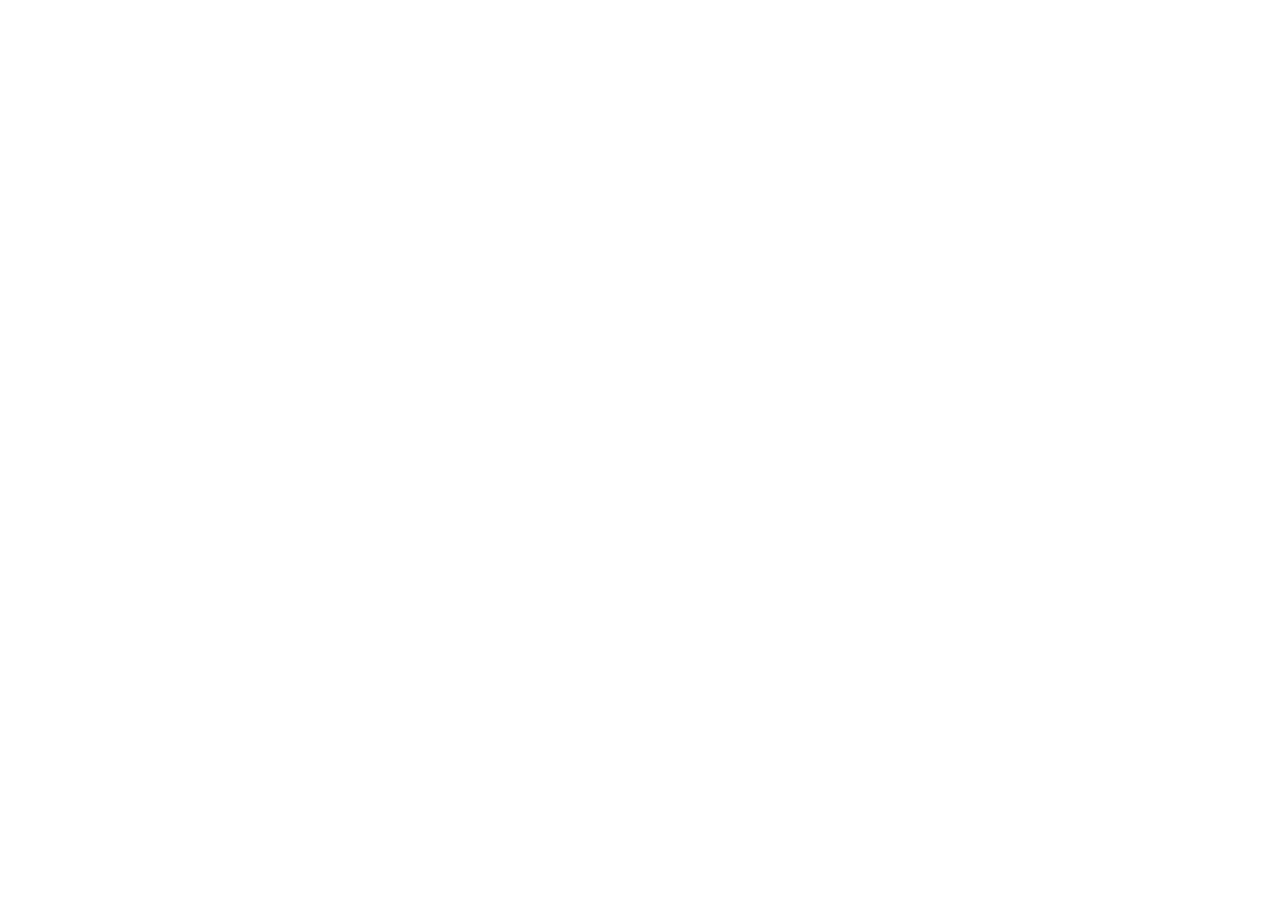
==== index.html @ 047bf649 "Create index.html" ====
<!DOCTYPE html>
<html>
  <head>
    <meta charset="UTF-8">
    <meta http-equiv="refresh" content="0;url=https://jeffrinjames.notion.site/welcome-to-my-design-portfolio-2ff1e409f6c480449ab9df965db399fc">
    <title>Jeffrin James</title>
  </head>
  <body>
    <p>Redirecting to portfolio...</p>
  </body>
</html>
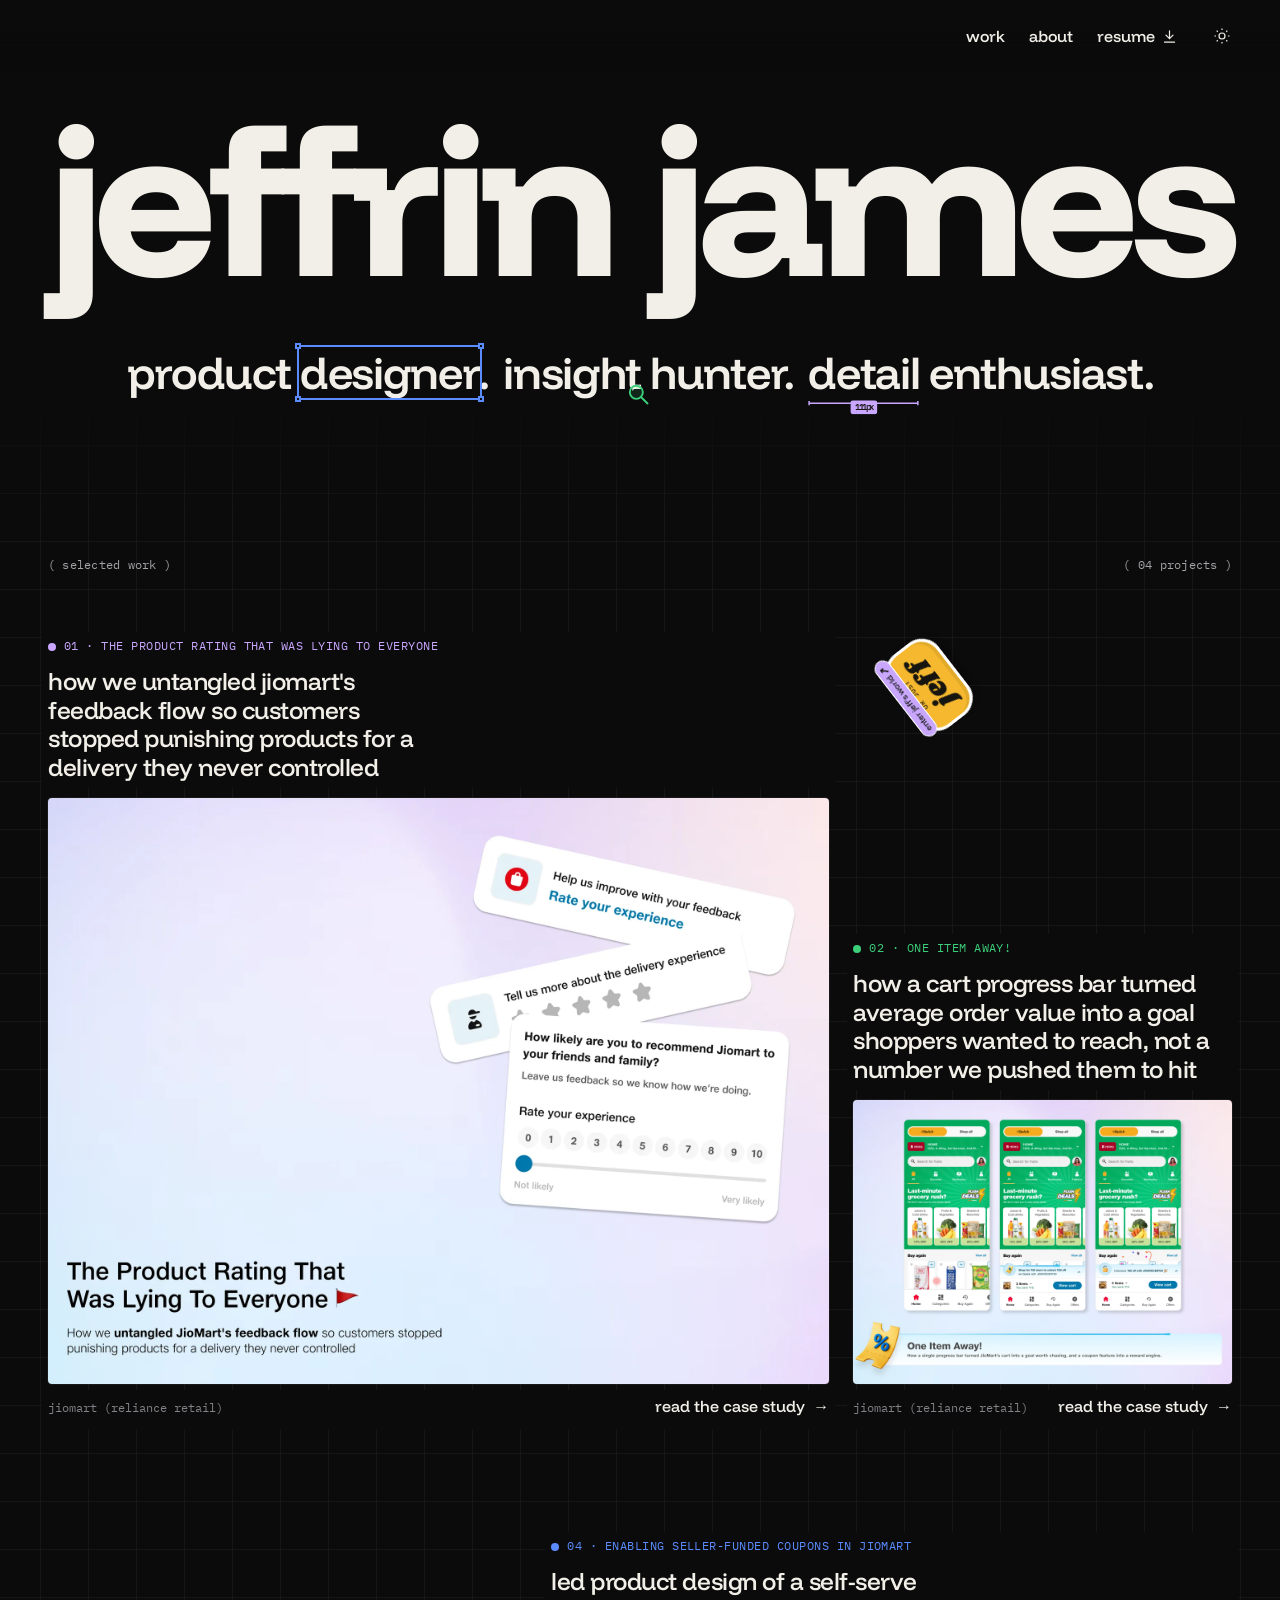
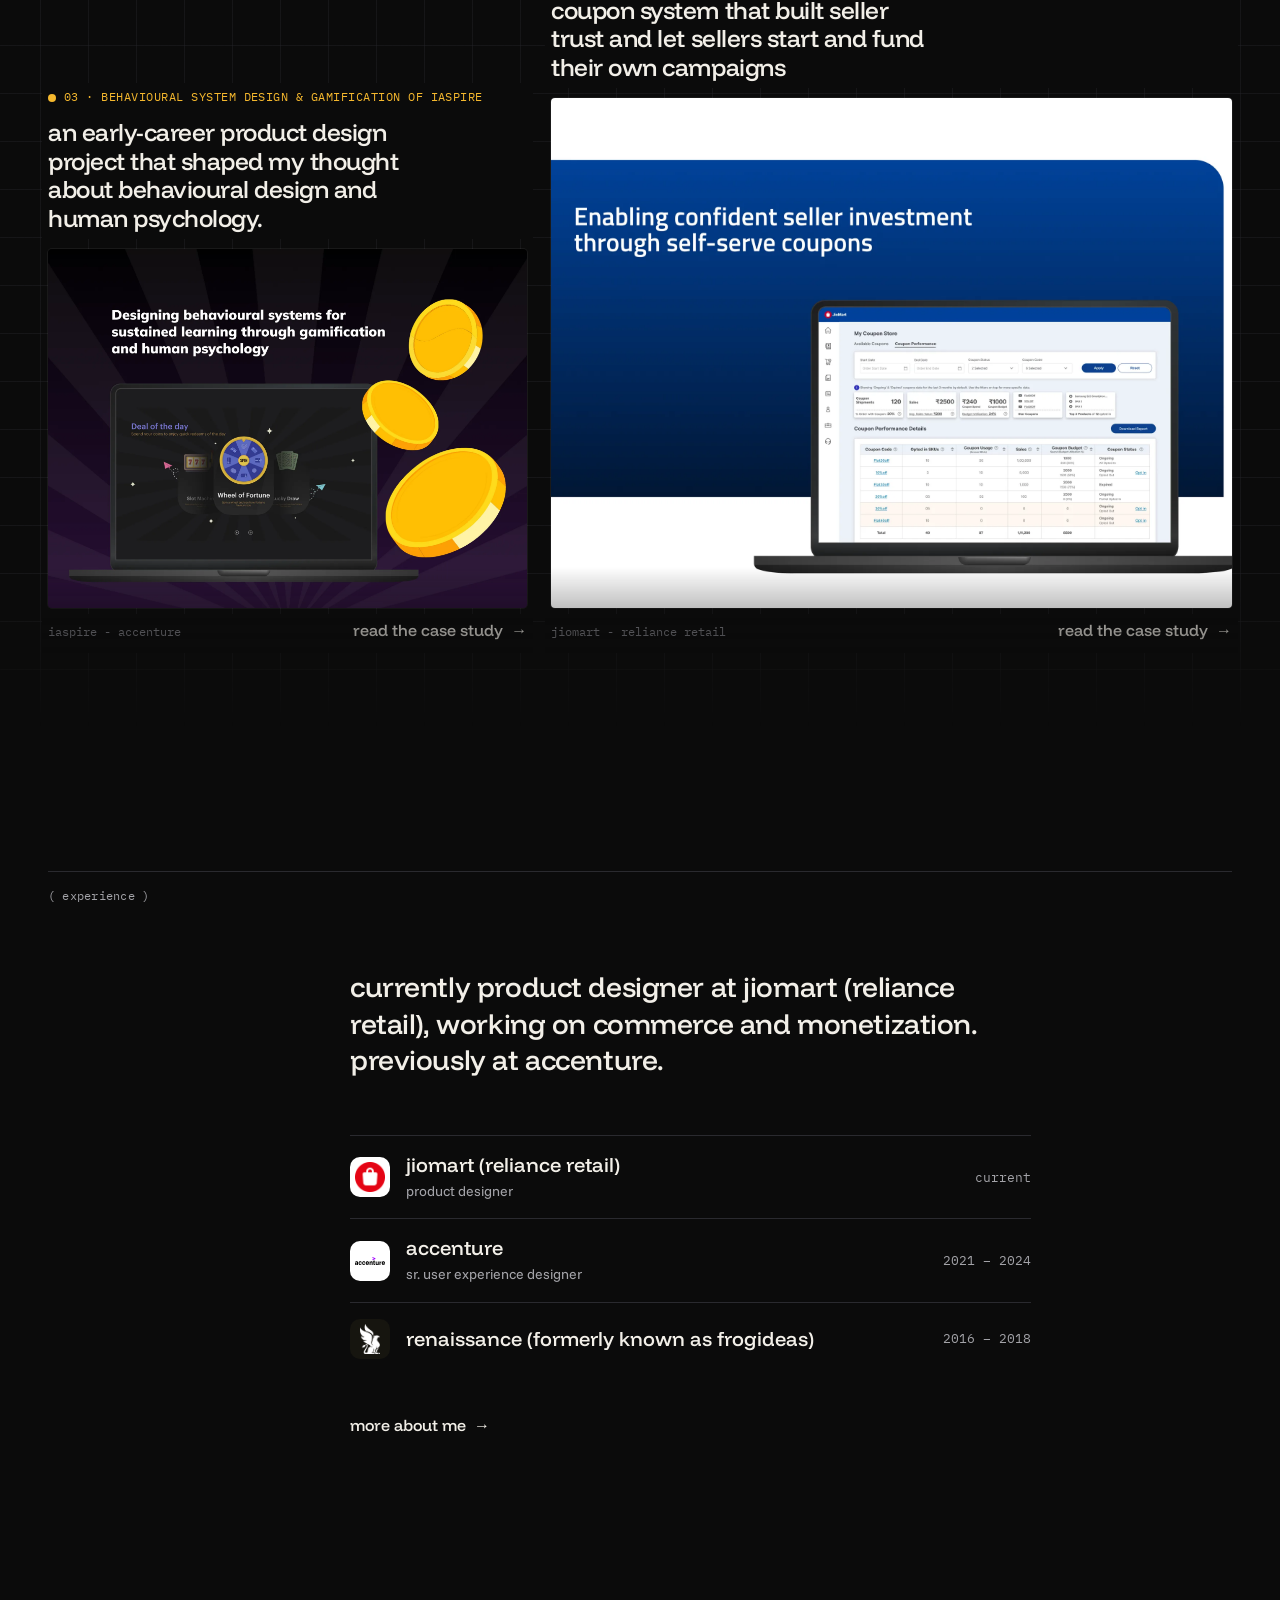
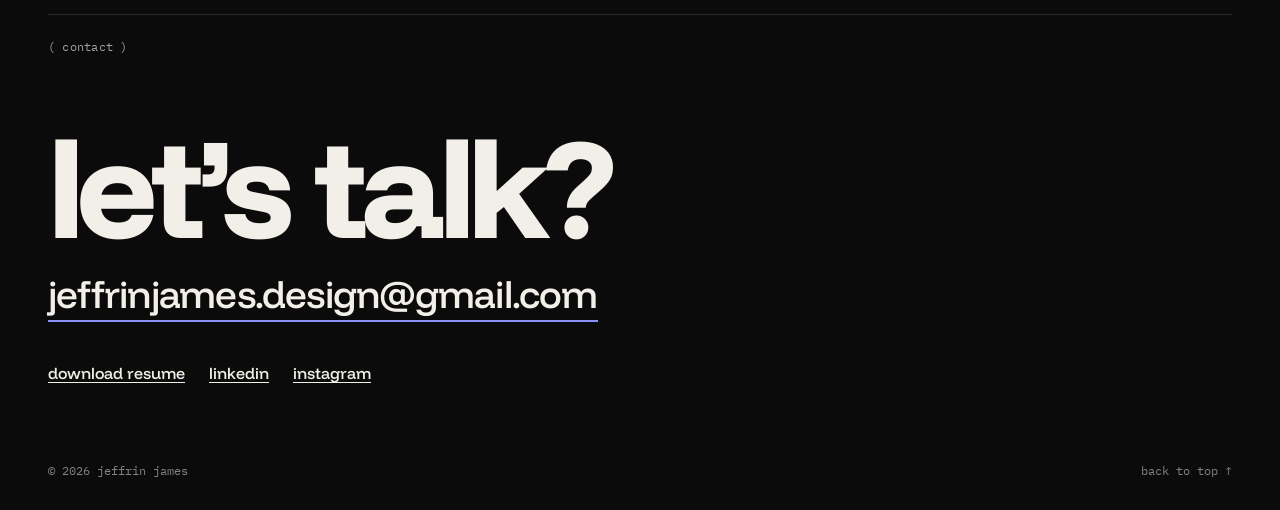
==== commit e17c7516: "Publish new portfolio site Co-Authored-By: Claude Opus 5.5 <noreply@anthropic.com>" ====
--- a/index.html
+++ b/index.html
@@ -1,11 +1,10 @@
-<!DOCTYPE html>
-<html>
-  <head>
-    <meta charset="UTF-8">
-    <meta http-equiv="refresh" content="0;url=https://jeffrinjames.notion.site/welcome-to-my-design-portfolio-2ff1e409f6c480449ab9df965db399fc">
-    <title>Jeffrin James</title>
-  </head>
-  <body>
-    <p>Redirecting to portfolio...</p>
-  </body>
-</html>
+<!DOCTYPE html><html lang="en" data-theme="dark"> <head><meta charset="utf-8"><meta name="viewport" content="width=device-width, initial-scale=1"><title>jeffrin james — product designer</title><meta name="description" content="jeffrin james — product designer. Currently Product Designer at JioMart (Reliance Retail)."><meta name="theme-color" content="#0b0b0b"><link rel="preconnect" href="https://fonts.googleapis.com"><link rel="preconnect" href="https://fonts.gstatic.com" crossorigin><link href="https://fonts.googleapis.com/css2?family=Funnel+Display:wght@400;500;600;700;800&family=Funnel+Sans:ital,wght@0,400;0,500;0,600;1,400&family=IBM+Plex+Mono:wght@400&family=Shrikhand&display=swap" rel="stylesheet"><script>
+    (function () {
+      var t = 'dark';
+      try { t = localStorage.getItem('theme') || 'dark'; } catch (e) {}
+      document.documentElement.setAttribute('data-theme', t);
+      document.documentElement.classList.add('js');
+      try { var n = performance.getEntriesByType('navigation')[0]; if (n && n.type === 'reload' && location.pathname === '/') history.scrollRestoration = 'manual'; } catch (e) {}
+    })();
+  </script><link rel="stylesheet" href="/assets/about.DWY8wHQ1.css"></head> <body data-home style="--dot:#8b8ff8"> <a class="skip" href="#main">Skip to content</a> <header class="site-header"> <div class="wrap"> <a class="brand" href="/" aria-label="jeffrin james, home"><span class="brand-name">jeffrin james</span></a> <nav class="nav" aria-label="Main"> <a href="/#work">work</a> <a href="/about">about</a> <a class="resume-link" href="/Jeffrin_James_Resume_Product_Designer.pdf" download title="download resume">resume
+<svg viewBox="0 0 24 24" fill="none" stroke="currentColor" stroke-width="1.7" stroke-linecap="round" stroke-linejoin="round" aria-hidden="true"><path d="M12 4v11M7 10l5 5 5-5M5 20h14"></path></svg> </a> <button class="theme-toggle" type="button" aria-label="Switch to light theme" data-theme-toggle> <svg class="moon" viewBox="0 0 24 24" fill="none" stroke="currentColor" stroke-width="1.6" aria-hidden="true"><path d="M20 14.5A8 8 0 0 1 9.5 4a8 8 0 1 0 10.5 10.5Z"></path></svg> <svg class="sun" viewBox="0 0 24 24" fill="none" stroke="currentColor" stroke-width="1.6" aria-hidden="true"><circle cx="12" cy="12" r="4"></circle><path d="M12 2v2M12 20v2M4.9 4.9l1.4 1.4M17.7 17.7l1.4 1.4M2 12h2M20 12h2M4.9 19.1l1.4-1.4M17.7 6.3l1.4-1.4"></path></svg> </button> </nav> </div> </header> <main id="main">  <section class="hero wrap" aria-labelledby="name"> <h1 class="wordmark" id="name">jeffrin james</h1> <button class="jeff" type="button" data-jeff aria-label="or just jeff. a louder, weirder side of me lives here. opening soon"> <span class="jeff-or">or just</span><span class="jeff-name">jeff</span><span class="jeff-portal" aria-hidden="true"><span class="pt">enter jeff’s world</span><span class="pi">↗</span></span> </button> <div class="hero-meta"> <p class="headline"> <span class="hl">product <span class="frame">designer<i></i><i></i><i></i><i></i></span>.</span> <span class="hl"><span class="loupe">insight<svg viewBox="0 0 48 48" aria-hidden="true"><circle cx="20" cy="20" r="14"></circle><path d="M30.5 30.5 44 44"></path><path class="glint" d="M12 15a9 9 0 0 1 6-5"></path></svg></span> hunter.</span> <span class="hl"><span class="redline" data-measure>detail<svg viewBox="0 0 100 14" preserveAspectRatio="none" aria-hidden="true"><path d="M1 2v10M99 2v10M1 7h98"></path></svg><b></b></span> enthusiast.</span> </p> </div> </section> <section class="section wrap work-sec" id="work" aria-labelledby="work-h"> <div class="section-head"> <h2 class="label" id="work-h">selected work</h2> <span class="label">04 projects</span> </div> <ol class="work-list"> <li class="work-item" style="--dot:#c9a7ff"> <a href="/work/product-rating" data-cursor="view"> <div class="work-text" data-reveal> <span class="work-num">01 · The Product Rating That Was Lying To Everyone</span> <p class="work-problem">How we untangled JioMart&#39;s feedback flow so customers stopped punishing products for a delivery they never controlled</p> </div> <div class="work-media" data-zoom><img src="/work/rating/card.webp" alt="" width="2000" height="1500" loading="eager" decoding="async"></div> <div class="work-foot"> <span class="work-meta">JioMart (Reliance Retail)</span> <span class="cta">Read the case study <span class="arrow" aria-hidden="true">→</span></span> </div> </a> </li><li class="work-item" style="--dot:#3ccf7a"> <a href="/work/one-item-away" data-cursor="view"> <div class="work-text" data-reveal> <span class="work-num">02 · One Item Away!</span> <p class="work-problem">How a cart progress bar turned average order value into a goal shoppers wanted to reach, not a number we pushed them to hit</p> </div> <div class="work-media" data-zoom><img src="/work/one-item-away/card.webp" alt="" width="2000" height="1500" loading="eager" decoding="async"></div> <div class="work-foot"> <span class="work-meta">JioMart (Reliance Retail)</span> <span class="cta">Read the case study <span class="arrow" aria-hidden="true">→</span></span> </div> </a> </li><li class="work-item" style="--dot:#f5b82e"> <a href="/work/iaspire" data-cursor="view"> <div class="work-text" data-reveal> <span class="work-num">03 · Behavioural System Design &amp; Gamification of iAspire</span> <p class="work-problem">An early-career product design project that shaped my thought about behavioural design and human psychology.</p> </div> <div class="work-media" data-zoom><img src="/work/iaspire/card.webp" alt="" width="2000" height="1500" loading="lazy" decoding="async"></div> <div class="work-foot"> <span class="work-meta">iAspire - Accenture</span> <span class="cta">Read the case study <span class="arrow" aria-hidden="true">→</span></span> </div> </a> </li><li class="work-item" style="--dot:#5b8cff"> <a href="/work/seller-coupons" data-cursor="view"> <div class="work-text" data-reveal> <span class="work-num">04 · Enabling Seller-Funded Coupons in JioMart</span> <p class="work-problem">Led product design of a self-serve coupon system that built seller trust and let sellers start and fund their own campaigns</p> </div> <div class="work-media" data-zoom><img src="/work/seller-coupons/card.webp" alt="" width="2000" height="1500" loading="lazy" decoding="async"></div> <div class="work-foot"> <span class="work-meta">JioMart - Reliance Retail</span> <span class="cta">Read the case study <span class="arrow" aria-hidden="true">→</span></span> </div> </a> </li> </ol> </section> <section class="section wrap" aria-labelledby="exp-h"> <div class="section-head"> <h2 class="label" id="exp-h">experience</h2> </div> <div class="brief" data-reveal> <p>Currently Product Designer at JioMart (Reliance Retail), working on commerce and monetization. Previously at Accenture.</p> <div class="brief-career"><ul class="career"> <li> <span class="logo" style="--tint:var(--c-oia);--logo-bg:#fff"> <img src="/assets/jiomart.G7tVmSpe.png" alt="JioMart (Reliance Retail) logo" width="40" height="40"> </span> <span class="who"><span class="role">JioMart (Reliance Retail)</span><span class="sub">Product Designer</span></span> <span class="when">current</span> </li><li> <span class="logo" style="--tint:var(--c-rating);--logo-bg:#fff"> <img src="/assets/accenture.BRC-jHAb.svg" alt="Accenture logo" width="40" height="40"> </span> <span class="who"><span class="role">Accenture</span><span class="sub">Sr. User Experience Designer</span></span> <span class="when">2021 – 2024</span> </li><li> <span class="logo" style="--tint:var(--c-iaspire);--logo-bg:#16150f"> <img src="/assets/frogideas.Q7ZVMP4q.png" alt="Renaissance (formerly known as FrogIdeas) logo" width="40" height="40"> </span> <span class="who"><span class="role">Renaissance (formerly known as FrogIdeas)</span></span> <span class="when">2016 – 2018</span> </li> </ul></div> <a class="cta" href="/about">More about me <span class="arrow" aria-hidden="true">→</span></a> </div> </section>  <a class="float-talk" href="#contact" aria-label="get in touch"> <svg viewBox="0 0 100 100" aria-hidden="true"><defs><path id="ring" d="M50 50m-36 0a36 36 0 1 1 72 0a36 36 0 1 1-72 0"></path></defs><text><textPath href="#ring" textLength="224" lengthAdjust="spacing">let’s talk ✦ let’s talk ✦</textPath></text></svg> <span class="talk-arrow" aria-hidden="true">↘</span> </a> </main> <p class="toast" role="status" aria-live="polite"></p> <footer class="site-footer" id="contact"> <div class="wrap"> <div class="footer-top"><span class="label">contact</span></div> <p class="talk">let’s talk?</p> <a class="email" href="mailto:jeffrinjames.design@gmail.com">jeffrinjames.design@gmail.com</a> <div class="footer-links"> <a href="/Jeffrin_James_Resume_Product_Designer.pdf" download>download resume</a> <a href="https://www.linkedin.com/in/jeffrinjames" rel="noopener" target="_blank">LinkedIn</a><a href="https://www.instagram.com/jeffrinjames/" rel="noopener" target="_blank">Instagram</a> </div> <div class="footer-base"> <span>© 2026 jeffrin james</span> <a href="#main" class="to-top">back to top ↑</a> </div> </div> </footer> <script type="module" src="/assets/Base.astro_astro_type_script_index_0_lang.DTvl9XS0.js"></script> </body> </html>
--- a/assets/about.DWY8wHQ1.css
+++ b/assets/about.DWY8wHQ1.css
@@ -0,0 +1 @@
+:root{--font-display: "Funnel Display", "Helvetica Neue", Arial, sans-serif;--font-body: "Funnel Sans", "Helvetica Neue", Arial, sans-serif;--font-mono: "IBM Plex Mono", ui-monospace, monospace;--s1: 4px;--s2: 8px;--s3: 12px;--s4: 16px;--s5: 24px;--s6: 32px;--s7: 48px;--s8: 64px;--s9: 80px;--s10: 112px;--s11: 144px;--gutter: clamp(16px, 4vw, 48px);--max: 1440px;--measure: 40rem;--ease: cubic-bezier(.2, .7, .1, 1);--t-fast: .18s;--t-med: .42s}:root,[data-theme=dark]{color-scheme:dark;--bg: #0b0b0b;--surface: #141416;--surface-2: #1c1c20;--text: #f2efe8;--muted: #a3a3a8;--faint: #828288;--rule: #2a2a2f;--focus: #a5b4fc;--accent: #8b8ff8;--img-ring: rgba(255, 255, 255, .06)}[data-theme=light]{color-scheme:light;--bg: #efebe3;--surface: #e6e1d6;--surface-2: #dcd6c9;--text: #16150f;--muted: #55524a;--faint: #6a665c;--rule: #cfc8b9;--focus: #3730a3;--accent: #4338ca;--img-ring: rgba(22, 21, 15, .08)}*,*:before,*:after{box-sizing:border-box}html{-webkit-text-size-adjust:100%;scroll-behavior:smooth}body{margin:0;background:var(--bg);color:var(--text);font:400 1.0625rem/1.6 var(--font-body);-webkit-font-smoothing:antialiased;text-rendering:optimizeLegibility;overflow-x:hidden}img{display:block;max-width:100%;height:auto}a{color:inherit;text-decoration-thickness:1px;text-underline-offset:.2em}::selection{background:var(--accent);color:var(--bg)}:focus-visible{outline:2px solid var(--focus);outline-offset:3px;border-radius:2px}h1,h2,h3,h4{margin:0;font-weight:600}p{margin:0}.skip{position:absolute;left:-9999px;top:0}.skip:focus{left:var(--gutter);top:var(--s3);z-index:100;background:var(--text);color:var(--bg);padding:var(--s2) var(--s3)}.wrap{width:100%;max-width:var(--max);margin:0 auto;padding:0 var(--gutter)}.label{font:400 .75rem/1.4 var(--font-mono);letter-spacing:.02em;text-transform:lowercase;color:var(--muted)}.label:before{content:"( "}.label:after{content:" )"}.site-header{position:fixed;inset:0 0 auto;z-index:50;padding:var(--s4) 0;background:linear-gradient(var(--bg) 40%,transparent)}.site-header .wrap{display:flex;align-items:center;justify-content:space-between;gap:var(--s4)}.brand{font:800 1.375rem/.82 var(--font-display);letter-spacing:-.055em;text-decoration:none;display:inline-block;white-space:nowrap;transition:opacity var(--t-med) var(--ease),transform var(--t-med) var(--ease)}[data-home] .site-header:not(.is-scrolled) .brand{opacity:0;transform:translateY(-6px);pointer-events:none}.nav{display:flex;align-items:center;gap:clamp(var(--s4),3vw,var(--s6))}.nav a{font:500 1rem/1 var(--font-display);text-decoration:none;padding:var(--s2) 0;background:linear-gradient(currentColor,currentColor) 0 100% / 0 1px no-repeat;transition:background-size var(--t-fast) var(--ease)}.nav a:hover,.nav a[aria-current=page]{background-size:100% 1px}.theme-toggle{display:inline-grid;place-items:center;width:40px;height:40px;margin-right:-8px;border:0;background:none;color:inherit;cursor:pointer;border-radius:50%}.theme-toggle svg{width:18px;height:18px}.theme-toggle .moon{display:none}[data-theme=light] .theme-toggle .moon{display:block}[data-theme=light] .theme-toggle .sun{display:none}.pixels{position:fixed;inset:0;z-index:90;display:grid;pointer-events:none}.pixels i{display:block;opacity:0}.hero{padding-top:clamp(88px,12vh,140px)}.wordmark{font:800 clamp(3.5rem,15.6vw,15.5rem)/.82 var(--font-display);letter-spacing:-.055em;margin-left:-.04em;white-space:nowrap}.hero-meta{display:grid;grid-template-columns:repeat(12,1fr);gap:var(--s5);margin-top:clamp(var(--s7),8vw,var(--s10));align-items:start}.hero-meta .label{grid-column:1 / span 3;padding-top:.55em}.statement{grid-column:4 / span 9;font:500 clamp(1.5rem,2.9vw,2.6rem)/1.18 var(--font-display);letter-spacing:-.02em}.currently{grid-column:4 / span 6;color:var(--muted);margin-top:var(--s5);max-width:36rem}.section{padding-top:clamp(var(--s9),12vw,var(--s11))}.section-head{display:flex;align-items:baseline;justify-content:space-between;border-top:1px solid var(--rule);padding-top:var(--s4);margin-bottom:clamp(var(--s6),5vw,var(--s8))}.work-list{list-style:none;margin:0;padding:0;display:grid;gap:clamp(var(--s8),9vw,var(--s11))}.work-item a{display:grid;grid-template-columns:repeat(12,1fr);gap:var(--s5);text-decoration:none;align-items:end}.work-media{grid-column:1 / span 7;overflow:hidden;border-radius:6px;box-shadow:0 0 0 1px var(--img-ring);background:var(--surface)}.work-media img{width:100%;aspect-ratio:4 / 3;object-fit:cover;transition:transform .9s var(--ease)}.work-item a:hover .work-media img{transform:scale(1.025)}.work-text{grid-column:9 / span 4;display:grid;gap:var(--s4);padding-bottom:var(--s2)}.work-num{font:400 .75rem var(--font-mono);color:var(--muted);display:flex;align-items:center;gap:var(--s2)}.work-num:before{content:"";width:8px;height:8px;border-radius:50%;background:var(--dot)}.work-problem{font:500 clamp(1.25rem,1.9vw,1.75rem)/1.22 var(--font-display);letter-spacing:-.015em}.work-title{color:var(--muted);font-size:1rem}.work-meta{font:400 .75rem/1.5 var(--font-mono);color:var(--faint)}.cta{font:500 1rem var(--font-display);display:inline-flex;gap:var(--s2);align-items:center}.cta .arrow{transition:transform var(--t-fast) var(--ease)}a:hover .cta .arrow,.cta:hover .arrow{transform:translate(4px)}.specimens{display:grid;grid-auto-flow:column;grid-auto-columns:minmax(280px,34%);gap:var(--s5);overflow-x:auto;scroll-snap-type:x mandatory;padding:0 var(--gutter) var(--s4);margin:0 calc(var(--gutter) * -1);scrollbar-width:thin;scrollbar-color:var(--rule) transparent}.specimen{scroll-snap-align:start;text-decoration:none;display:grid;gap:var(--s3)}.specimen figure{margin:0;border-radius:6px;overflow:hidden;background:var(--surface);box-shadow:0 0 0 1px var(--img-ring)}.specimen img{width:100%;aspect-ratio:16 / 10;object-fit:cover;object-position:center;transition:transform .9s var(--ease)}.specimen:hover img{transform:scale(1.03)}.specimen figcaption{display:none}.specimen-cap{font-size:.9375rem;color:var(--muted)}.specimen-cap strong{color:var(--text);font-weight:500}.principles{list-style:none;margin:0;padding:0}.principles li{border-top:1px solid var(--rule)}.principles a{display:grid;grid-template-columns:repeat(12,1fr);gap:var(--s5);padding:var(--s6) 0;text-decoration:none;align-items:baseline}.principles q{grid-column:1 / span 9;quotes:none;font:500 clamp(1.5rem,3.4vw,3rem)/1.1 var(--font-display);letter-spacing:-.025em}.principles .from{grid-column:10 / span 3;justify-self:end;text-align:right;font:400 .75rem/1.5 var(--font-mono);color:var(--muted)}.principles a:hover q{color:var(--dot)}.brief{display:grid;grid-template-columns:repeat(12,1fr);gap:var(--s5)}.brief p{grid-column:4 / span 7;font:500 clamp(1.25rem,2.2vw,1.9rem)/1.3 var(--font-display);letter-spacing:-.015em}.brief .cta{grid-column:4 / span 4;margin-top:var(--s4);text-decoration:none}.site-footer{margin-top:clamp(var(--s10),14vw,200px);padding-bottom:var(--s6)}.footer-top{border-top:1px solid var(--rule);padding-top:var(--s4)}.talk{font:800 clamp(3rem,11vw,10.5rem)/.9 var(--font-display);letter-spacing:-.05em;margin:clamp(var(--s6),5vw,var(--s8)) 0 var(--s5)}.email{font:500 clamp(1.25rem,3vw,2.5rem)/1.1 var(--font-display);letter-spacing:-.02em;text-decoration:none;background:linear-gradient(var(--accent),var(--accent)) 0 100% / 100% 2px no-repeat;padding-bottom:4px;transition:background-size var(--t-med) var(--ease);overflow-wrap:anywhere}.email:hover{background-size:0 2px;background-position:100% 100%}.footer-links{display:flex;flex-wrap:wrap;gap:var(--s5);margin-top:var(--s7)}.footer-links a{font:500 1rem var(--font-display)}.footer-base{display:flex;justify-content:space-between;gap:var(--s4);margin-top:var(--s9);font:400 .75rem var(--font-mono);color:var(--faint)}.cs-head{padding-top:clamp(112px,16vh,168px)}.cs-title{font:800 clamp(2.5rem,7.2vw,6.75rem)/.95 var(--font-display);letter-spacing:-.045em;max-width:15ch;margin-top:var(--s5)}.cs-intro{font:500 clamp(1.25rem,2.2vw,1.875rem)/1.25 var(--font-display);letter-spacing:-.015em;color:var(--muted);max-width:34ch;margin-top:var(--s6)}.cs-meta{display:flex;flex-wrap:wrap;gap:var(--s2) var(--s6);margin-top:var(--s7);padding-top:var(--s4);border-top:1px solid var(--rule);font:400 .8125rem/1.5 var(--font-mono);color:var(--muted)}.cs-meta dt{color:var(--faint)}.cs-meta dd{margin:0;color:var(--text)}.cs-meta div{display:grid;gap:2px}.cs-hero{margin-top:clamp(var(--s7),6vw,var(--s9));border-radius:8px;overflow:hidden;box-shadow:0 0 0 1px var(--img-ring)}.cs-hero img{width:100%;aspect-ratio:4 / 3;object-fit:cover;max-height:86vh}.prose{max-width:var(--measure);margin:clamp(var(--s8),8vw,var(--s10)) auto 0;font-size:1.125rem;color:var(--muted)}.prose>*+*{margin-top:1.1em}.prose strong{color:var(--text);font-weight:600}.prose hr{border:0;border-top:1px solid var(--rule);margin:var(--s9) 0}.prose hr+h2{margin-top:0!important}.prose h2 .ch{font:400 .75rem/1 var(--font-mono);color:var(--muted);letter-spacing:.02em;text-transform:lowercase}.prose h2{color:var(--text);font:500 clamp(1.3rem,2.2vw,1.75rem)/1.25 var(--font-display);letter-spacing:-.015em;margin-top:1.6em}.prose h3{color:var(--text);font:600 1.125rem/1.4 var(--font-body);margin-top:1.8em}.prose ul{padding-left:1.1em}.prose li+li{margin-top:.5em}.prose li::marker{color:var(--faint)}.prose blockquote{margin:1.6em 0;padding:var(--s4) var(--s5);border-left:2px solid var(--dot);background:var(--surface);border-radius:0 6px 6px 0;color:var(--text)}.prose details{border-top:1px solid var(--rule);border-bottom:1px solid var(--rule);padding:var(--s4) 0}.prose summary{cursor:pointer;color:var(--text);font-weight:600}.prose details p{margin-top:var(--s3)}.prose .tldr{background:var(--surface);padding:var(--s5);border-radius:8px;color:var(--text)}.prose .tldr h2{margin-top:0!important;font-size:1.25rem}.prose p:has(>img){margin-left:50%;transform:translate(-50%);width:min(1200px,calc(100vw - 2 * var(--gutter)));margin-top:var(--s7);margin-bottom:var(--s7)}.prose p:has(>img)+p:has(>img){margin-top:calc(var(--s5) * -1 + var(--s7) * -1 + var(--s7))}.prose img{width:100%;border-radius:6px;box-shadow:0 0 0 1px var(--img-ring);background:var(--surface)}.next{margin-top:clamp(var(--s10),12vw,var(--s11));border-top:1px solid var(--rule);padding-top:var(--s4)}.next a{display:grid;grid-template-columns:repeat(12,1fr);gap:var(--s5);text-decoration:none;margin-top:var(--s6);align-items:end}.next .next-title{grid-column:1 / span 8;font:700 clamp(2rem,5vw,4.5rem)/1 var(--font-display);letter-spacing:-.04em}.next .cta{grid-column:10 / span 3;justify-self:end}.about-grid{display:grid;grid-template-columns:repeat(12,1fr);gap:var(--s5)}.about-grid>.body{grid-column:4 / span 8}.career{list-style:none;margin:0;padding:0}.career li{display:grid;grid-template-columns:auto 1fr auto;align-items:center;gap:var(--s4);padding:var(--s4) 0;border-top:1px solid var(--rule)}.career .role{font:500 1.25rem/1.3 var(--font-display)}.career .when{font:400 .8125rem var(--font-mono);color:var(--muted)}.js [data-reveal]{opacity:0;transform:translateY(16px);transition:opacity .7s var(--ease),transform .7s var(--ease)}.js [data-reveal].in{opacity:1;transform:none}@media(prefers-reduced-motion:reduce){html{scroll-behavior:auto}*,*:before,*:after{transition-duration:0ms!important;animation-duration:0ms!important}.js [data-reveal]{opacity:1;transform:none}}@media(max-width:820px){.hero-meta,.work-item a,.principles a,.brief,.next a,.about-grid{grid-template-columns:1fr}.hero-meta>*,.work-media,.work-text,.principles q,.principles .from,.brief p,.brief .cta,.next .next-title,.next .cta,.about-grid>*{grid-column:1 / -1!important}.hero-meta{gap:var(--s4)}.statement{font-size:clamp(1.375rem,6vw,1.75rem)}.work-text{padding-bottom:0}.principles .from{justify-self:start;text-align:left}.principles a{gap:var(--s3)}.specimens{grid-auto-columns:82%}.next .cta{justify-self:start}.prose{font-size:1.0625rem}.prose p:has(>img){width:calc(100vw - 2 * var(--gutter))}.footer-base{flex-direction:column}}[data-home] .wordmark{transform-origin:0 0;will-change:transform;position:relative;z-index:60;width:fit-content}[data-home] .site-header .brand{transition:opacity .2s linear;transform:none!important}.js [data-words] .w{display:inline-block;opacity:.12;transition:opacity .5s var(--ease)}.js [data-words] .w.on{opacity:1}.work-list{display:grid;grid-template-columns:repeat(12,1fr);column-gap:var(--s5);row-gap:clamp(var(--s9),9vw,var(--s11));align-items:end}.work-item:nth-child(4n+1){grid-column:1 / 9}.work-item:nth-child(4n+2){grid-column:9 / 13}.work-item:nth-child(4n+3){grid-column:1 / 6}.work-item:nth-child(4n+4){grid-column:6 / 13}.work-item a{display:block}.work-text{display:grid;gap:var(--s3);margin-bottom:var(--s4);padding:0}.work-num{font:400 .75rem/1.4 var(--font-mono);color:var(--muted);text-transform:uppercase;letter-spacing:.04em}.work-problem{font:500 clamp(1.25rem,1.9vw,1.75rem)/1.18 var(--font-display);letter-spacing:-.02em;max-width:28ch}.work-media{border-radius:4px}.work-media img{aspect-ratio:4 / 3;transform:scale(var(--z, 1.06));transition:transform .12s linear}.work-item a:hover .work-media img{transform:scale(calc(var(--z, 1.06) + .02))}.work-foot{display:flex;justify-content:space-between;align-items:baseline;gap:var(--s4);margin-top:var(--s3);height:1.6em;white-space:nowrap;overflow:hidden}.work-meta{overflow:hidden;text-overflow:ellipsis;min-width:0}.float-talk{position:fixed;right:var(--gutter);bottom:var(--gutter);z-index:70;width:84px;height:84px;border-radius:50%;display:grid;place-items:center;text-align:center;background:var(--text);color:var(--bg);text-decoration:none;font:500 .75rem/1.15 var(--font-mono);text-transform:uppercase;letter-spacing:.04em;transition:transform var(--t-med) var(--ease)}.float-talk:hover{transform:rotate(12deg) scale(1.06)}.float-talk.hide,.float-talk:not(.show){transform:scale(0);pointer-events:none}@media(max-width:820px){.work-list{grid-template-columns:1fr;row-gap:var(--s9)}.work-item:nth-child(n){grid-column:1 / -1;margin-top:0}.float-talk{width:68px;height:68px;font-size:.6875rem}}@media(prefers-reduced-motion:reduce){[data-home] .wordmark,.work-media img{transform:none!important}}:root{--grid: color-mix(in srgb, var(--rule) 38%, transparent);--c-rating: #c9a7ff;--c-oia: #3ccf7a;--c-iaspire: #f5b82e;--c-coupons: #5b8cff}.headline{grid-column:4 / span 9;font:600 clamp(2.25rem,5.4vw,5rem)/1.02 var(--font-display);letter-spacing:-.035em;display:grid}.hl{position:relative;width:fit-content}.hl>span{position:relative;display:inline-block}.frame{outline:2px solid var(--c-coupons);outline-offset:.04em}.frame i{position:absolute;width:.14em;height:.14em;background:var(--bg);border:2px solid var(--c-coupons)}.frame i:nth-child(1){left:-.11em;top:-.11em}.frame i:nth-child(2){right:-.11em;top:-.11em}.frame i:nth-child(3){left:-.11em;bottom:-.11em}.frame i:nth-child(4){right:-.11em;bottom:-.11em}.untangle svg{position:absolute;left:0;bottom:-.16em;width:100%;height:.24em;overflow:visible}.untangle path{fill:none;stroke:var(--c-oia);stroke-width:4;stroke-linecap:round;stroke-linejoin:round;vector-effect:non-scaling-stroke}.redline svg{position:absolute;left:0;bottom:-.2em;width:100%;height:.14em;overflow:visible}.redline path{fill:none;stroke:var(--c-rating);stroke-width:1.5;vector-effect:non-scaling-stroke}.redline b{position:absolute;left:50%;bottom:-.3em;transform:translate(-50%,100%);font:500 .2em/1 var(--font-mono);color:#16150f;background:var(--c-rating);padding:.3em .5em;border-radius:3px}@media(prefers-reduced-motion:no-preference){.js .untangle path{stroke-dasharray:1;stroke-dashoffset:1;animation:draw 1.1s var(--ease) .5s forwards}.js .frame,.js .frame i,.js .redline svg,.js .redline b{animation:pop .5s var(--ease) both}.js .redline svg,.js .redline b{animation-delay:.8s}@keyframes draw{to{stroke-dashoffset:0}}@keyframes pop{0%{opacity:0;scale:.7}to{opacity:1;scale:1}}}.work-sec{background-image:linear-gradient(var(--grid) 1px,transparent 1px),linear-gradient(90deg,var(--grid) 1px,transparent 1px);background-size:48px 48px;background-position:center top;padding-bottom:var(--s9);mask-image:linear-gradient(transparent,#000 120px,#000 calc(100% - 160px),transparent)}.work-sec .section-head{border-top:0}.work-sec .work-text,.work-sec .work-foot{background:var(--bg);box-shadow:0 0 0 6px var(--bg)}.float-talk{background:var(--c-iaspire);color:#16150f}.prose h2 .ch,.work-num{color:var(--dot, var(--muted))}@media(max-width:820px){.headline{font-size:clamp(2rem,10vw,2.75rem);padding-left:.4em}.hero{overflow-x:clip}.work-sec{background-size:32px 32px}}.about-principles li{display:grid;grid-template-columns:1fr auto;gap:var(--s4);padding:var(--s5) 0;border-top:1px solid var(--rule);align-items:baseline}.about-principles q{quotes:none;font:500 clamp(1.25rem,2.4vw,2rem)/1.15 var(--font-display);letter-spacing:-.02em}.about-principles span{font:400 .75rem var(--font-mono);color:var(--dot);text-align:right}@media(max-width:820px){.about-principles li{grid-template-columns:1fr}.about-principles span{text-align:left}}.logo{width:40px;height:40px;border-radius:10px;display:grid;place-items:center;overflow:hidden;background:color-mix(in srgb,var(--tint) 18%,var(--surface));color:var(--tint);font:700 1.1rem var(--font-display)}.logo img{width:100%;height:100%;object-fit:contain;background:var(--logo-bg, #fff);padding:5px}.who{display:grid;gap:2px}.career .sub{font-size:.875rem;color:var(--muted)}.brief-career{grid-column:4 / span 7;margin-top:var(--s6)}@media(max-width:820px){.brief-career{grid-column:1 / -1}}body{text-transform:lowercase}[data-home] .wordmark{margin-left:0;letter-spacing:-.045em}.hero{position:relative}.hero-meta{display:block;margin-top:clamp(var(--s6),5vw,var(--s8))}.headline{display:flex;flex-wrap:wrap;justify-content:center;column-gap:.32em;row-gap:.15em;text-align:center;font:600 clamp(1.75rem,3.5vw,3.4rem)/1.1 var(--font-display);letter-spacing:-.03em}.hl{white-space:nowrap}.marker{position:relative;z-index:0}.marker:before{content:"";position:absolute;z-index:-1;inset:.2em -.08em .02em;background:var(--c-oia);opacity:.38;border-radius:.08em .18em .1em .2em;transform:skew(-8deg);transform-origin:left}@media(prefers-reduced-motion:no-preference){.js .marker:before{animation:swipe .7s var(--ease) .45s both}@keyframes swipe{0%{transform:skew(-8deg) scaleX(0)}}}.redline b{white-space:nowrap}.jeff{position:absolute;right:var(--gutter);top:clamp(70px,9vh,110px);z-index:61;display:grid;justify-items:center;gap:.1em;cursor:grab;touch-action:none;user-select:none;font-size:clamp(12px,1.2vw,17px);line-height:1;color:#16150f;text-transform:none;background:var(--c-iaspire);padding:.55em 1em .6em;border-radius:1.4em;border:.22em solid #fff;box-shadow:0 .35em .9em #00000059,inset 0 -.25em #00000014;transform:rotate(-9deg)}.jeff.is-free{position:fixed;right:auto;top:0;left:0;transform:none;will-change:transform}.jeff:active{cursor:grabbing}.jeff-or{font:500 .45em/1 var(--font-mono);letter-spacing:.14em;text-transform:uppercase}.jeff-name{font:400 1.9em/1 "Shrikhand",var(--font-display);letter-spacing:.01em}.jeff-portal{position:absolute;right:-.7em;top:-.7em;width:1.5em;height:1.5em;display:grid;place-items:center;border-radius:50%;background:var(--c-rating);border:.15em solid #fff;font:600 .7em/1 var(--font-display)}.jeff-hint-x{position:absolute;top:calc(100% + .7em);left:50%;translate:-50% 0;white-space:nowrap;font:400 .5em/1 var(--font-mono);color:var(--text);text-transform:lowercase;opacity:0;transition:opacity .25s var(--ease);pointer-events:none}.jeff:hover .jeff-hint,.jeff:focus-visible .jeff-hint,.jeff.hinting .jeff-hint{opacity:1}@media(prefers-reduced-motion:no-preference){.jeff-portal{animation:nudge 2.4s var(--ease) infinite}@keyframes nudge{0%,70%,to{transform:none}80%{transform:translate(2px,-2px)}}}.toast{position:fixed;left:50%;bottom:var(--s6);z-index:95;translate:-50% 20px;opacity:0;pointer-events:none;background:var(--text);color:var(--bg);padding:var(--s3) var(--s4);border-radius:999px;font:500 .875rem var(--font-body);transition:opacity .25s var(--ease),translate .25s var(--ease)}.toast.on{opacity:1;translate:-50% 0}.float-talk{width:96px;height:96px}.float-talk svg{position:absolute;inset:0;width:100%;height:100%}.float-talk text{font:600 11.5px var(--font-display);letter-spacing:.06em;fill:currentColor}.talk-arrow{font:600 1.6rem/1 var(--font-display)}@media(prefers-reduced-motion:no-preference){.float-talk svg{animation:spin 20s linear infinite}@keyframes spin{to{rotate:360deg}}}[data-theme=light] .work-num,[data-theme=light] .prose h2 .ch,[data-theme=light] .about-principles span{color:color-mix(in srgb,var(--dot) 42%,#16150f)}[data-theme=light] .marker:before{opacity:.5}@media(max-width:820px){.headline{font-size:clamp(1.5rem,7.2vw,2rem);padding-left:0}.jeff{top:64px}.float-talk{width:76px;height:76px}}.site-header .wrap{align-items:center}.brand{display:inline-flex;align-items:center;height:40px}.brand-name{display:inline-block;font:inherit}.nav a{display:inline-flex;align-items:center;height:40px;padding:0;background-position:0 calc(50% + .75em)}.nav .resume-link,.theme-toggle{width:40px;height:40px;display:inline-grid;place-items:center;background:none;margin:0}.resume-link svg{width:19px;height:19px;transition:transform var(--t-fast) var(--ease)}.resume-link:hover svg{transform:translateY(2px)}.theme-toggle{margin-right:-10px}.nav{gap:clamp(var(--s3),2.4vw,var(--s5))}.jeff{top:0;right:auto}.jeff-portal{width:auto;min-width:1.5em;padding:0 .38em;border-radius:999px;gap:.3em;grid-auto-flow:column;white-space:nowrap;transition:padding .3s var(--ease)}.jeff-portal .pt{max-width:0;overflow:hidden;font:500 .78em/1 var(--font-display);text-transform:lowercase;transition:max-width .4s var(--ease)}.jeff:hover .jeff-portal .pt,.jeff:focus-visible .jeff-portal .pt,.jeff.hinting .jeff-portal .pt{max-width:9em}.jeff:hover .jeff-portal,.jeff.hinting .jeff-portal{padding:0 .6em;animation:none}.loupe svg{position:absolute;width:.5em;height:.5em;right:-.2em;bottom:calc(-.24em + 3px);overflow:visible}.loupe circle,.loupe path{fill:none;stroke:var(--c-oia);stroke-width:4;stroke-linecap:round}.loupe circle{fill:color-mix(in srgb,var(--c-oia) 14%,transparent)}.loupe .glint{stroke:#fff;stroke-width:2.5;opacity:.8}@media(prefers-reduced-motion:no-preference){.js .loupe svg{animation:hunt 1.8s var(--ease) .4s both}@keyframes hunt{0%{opacity:0;transform:translate(-3.3em,.3em) rotate(-10deg)}15%{opacity:1}45%{transform:translate(-1.8em,.2em) rotate(6deg)}70%{transform:translate(-.7em,.25em) rotate(-4deg)}to{transform:none}}}.back{display:inline-flex;gap:.4em;align-items:center;font:500 .9375rem var(--font-display);text-decoration:none;color:var(--muted)}.back:hover{color:var(--text)}.back span{transition:transform var(--t-fast) var(--ease)}.back:hover span{transform:translate(-4px)}.pager{display:grid;grid-template-columns:1fr 1fr;gap:var(--s5);margin-top:clamp(var(--s10),12vw,var(--s11));border-top:1px solid var(--rule)}.pager a{display:grid;gap:var(--s3);padding-top:var(--s5);text-decoration:none}.pager-next{text-align:right;justify-items:end}.pager-title{font:700 clamp(1.25rem,2.6vw,2.25rem)/1.1 var(--font-display);letter-spacing:-.03em}.pager a:hover .pager-title{color:var(--dot)}[data-theme=light] .pager a:hover .pager-title{color:color-mix(in srgb,var(--dot) 45%,#16150f)}.pager-home{margin-top:var(--s7);text-align:center}.to-top{color:inherit;text-decoration:none}.to-top:hover{color:var(--text)}@media(max-width:820px){.pager{grid-template-columns:1fr}.pager-next{text-align:left;justify-items:start}}.about-copy{display:grid;gap:var(--s5)}.about-copy>p:not(.statement){font-size:1.25rem;line-height:1.55;color:var(--muted);max-width:40rem}.about-copy strong{color:var(--text);font-weight:600}.career.edu li{grid-template-columns:1fr auto}.about-copy .statement{grid-column:auto}.nav .resume-link{width:auto;display:inline-flex;gap:6px;align-items:center;font:500 1rem/1 var(--font-display)}.resume-link svg{width:17px;height:17px}.logo{display:block}.logo img{width:40px;height:40px}.logo>span{display:grid;place-items:center;height:100%}.side-notes{display:grid;grid-template-columns:repeat(12,1fr);gap:var(--s5);margin-top:clamp(var(--s8),8vw,var(--s10))}.side-note{display:grid;gap:var(--s3);align-content:start}.side-note:nth-child(1){grid-column:4 / span 4}.side-note:nth-child(2){grid-column:9 / span 4}.side-note p{font-size:1rem;line-height:1.6;color:var(--muted)}.js [data-fade] .w{opacity:.18;transition:opacity .4s var(--ease)}.js [data-fade] .w.on{opacity:1}@media(max-width:820px){.side-note:nth-child(n){grid-column:1 / -1}}.has-cursor,.has-cursor a,.has-cursor button{cursor:none}.cursor{position:fixed;left:0;top:0;z-index:200;pointer-events:none;width:12px;height:12px;margin:-6px 0 0 -6px;border-radius:50%;background:#fff;mix-blend-mode:difference;display:grid;place-items:center;transition:width .26s var(--ease),height .26s var(--ease),margin .26s var(--ease),background .2s,opacity .2s}.cursor-label{font:600 12px/1 var(--font-display);color:#000;opacity:0;white-space:nowrap;transition:opacity .15s;text-transform:lowercase}.cursor.is-link{width:44px;height:44px;margin:-22px 0 0 -22px;background:transparent;box-shadow:inset 0 0 0 1.5px #fff}.cursor.is-label{width:64px;height:64px;margin:-32px 0 0 -32px;mix-blend-mode:normal;background:var(--c-iaspire)}.cursor.is-label .cursor-label{opacity:1;color:#16150f}.cursor.is-down{scale:.8}.cursor.is-hidden{opacity:0}.about-grid .career li:first-child{border-top:0;padding-top:0}@media(max-width:480px){.footer-links{gap:var(--s4)}.footer-links a{font-size:.875rem}}@media(max-width:480px){.site-header .wrap{gap:var(--s2)}.nav{gap:10px}.nav a,.nav .resume-link{font-size:.875rem}.nav .resume-link{gap:3px}.theme-toggle{width:32px;margin-right:-6px}}@media(max-width:350px){.nav .resume-link{font-size:0;gap:0}}.about-head{display:flex;align-items:flex-end;justify-content:space-between;gap:var(--s5)}.portrait{width:clamp(104px,17vw,248px);height:auto;aspect-ratio:1;object-fit:cover;flex:none;border-radius:6px;rotate:3deg;transition:rotate var(--t-med) var(--ease)}.portrait:hover{rotate:0deg}
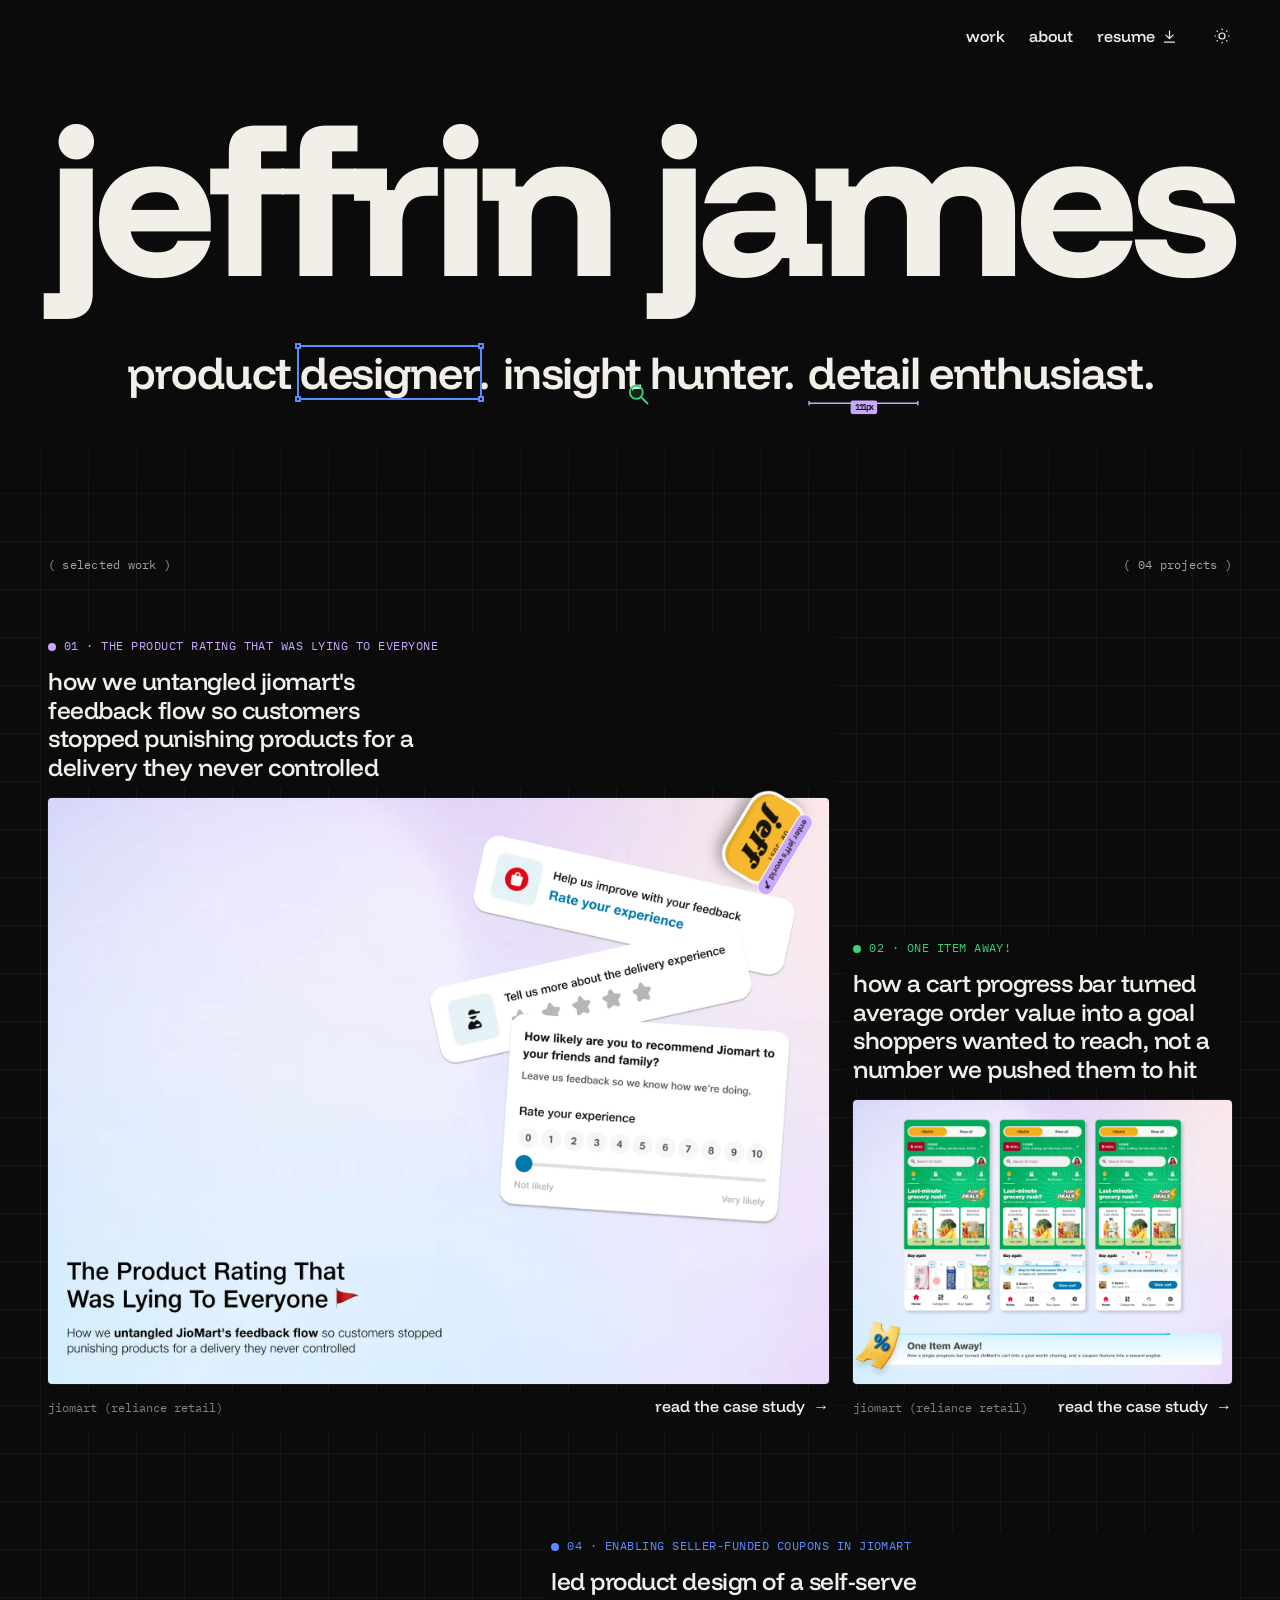
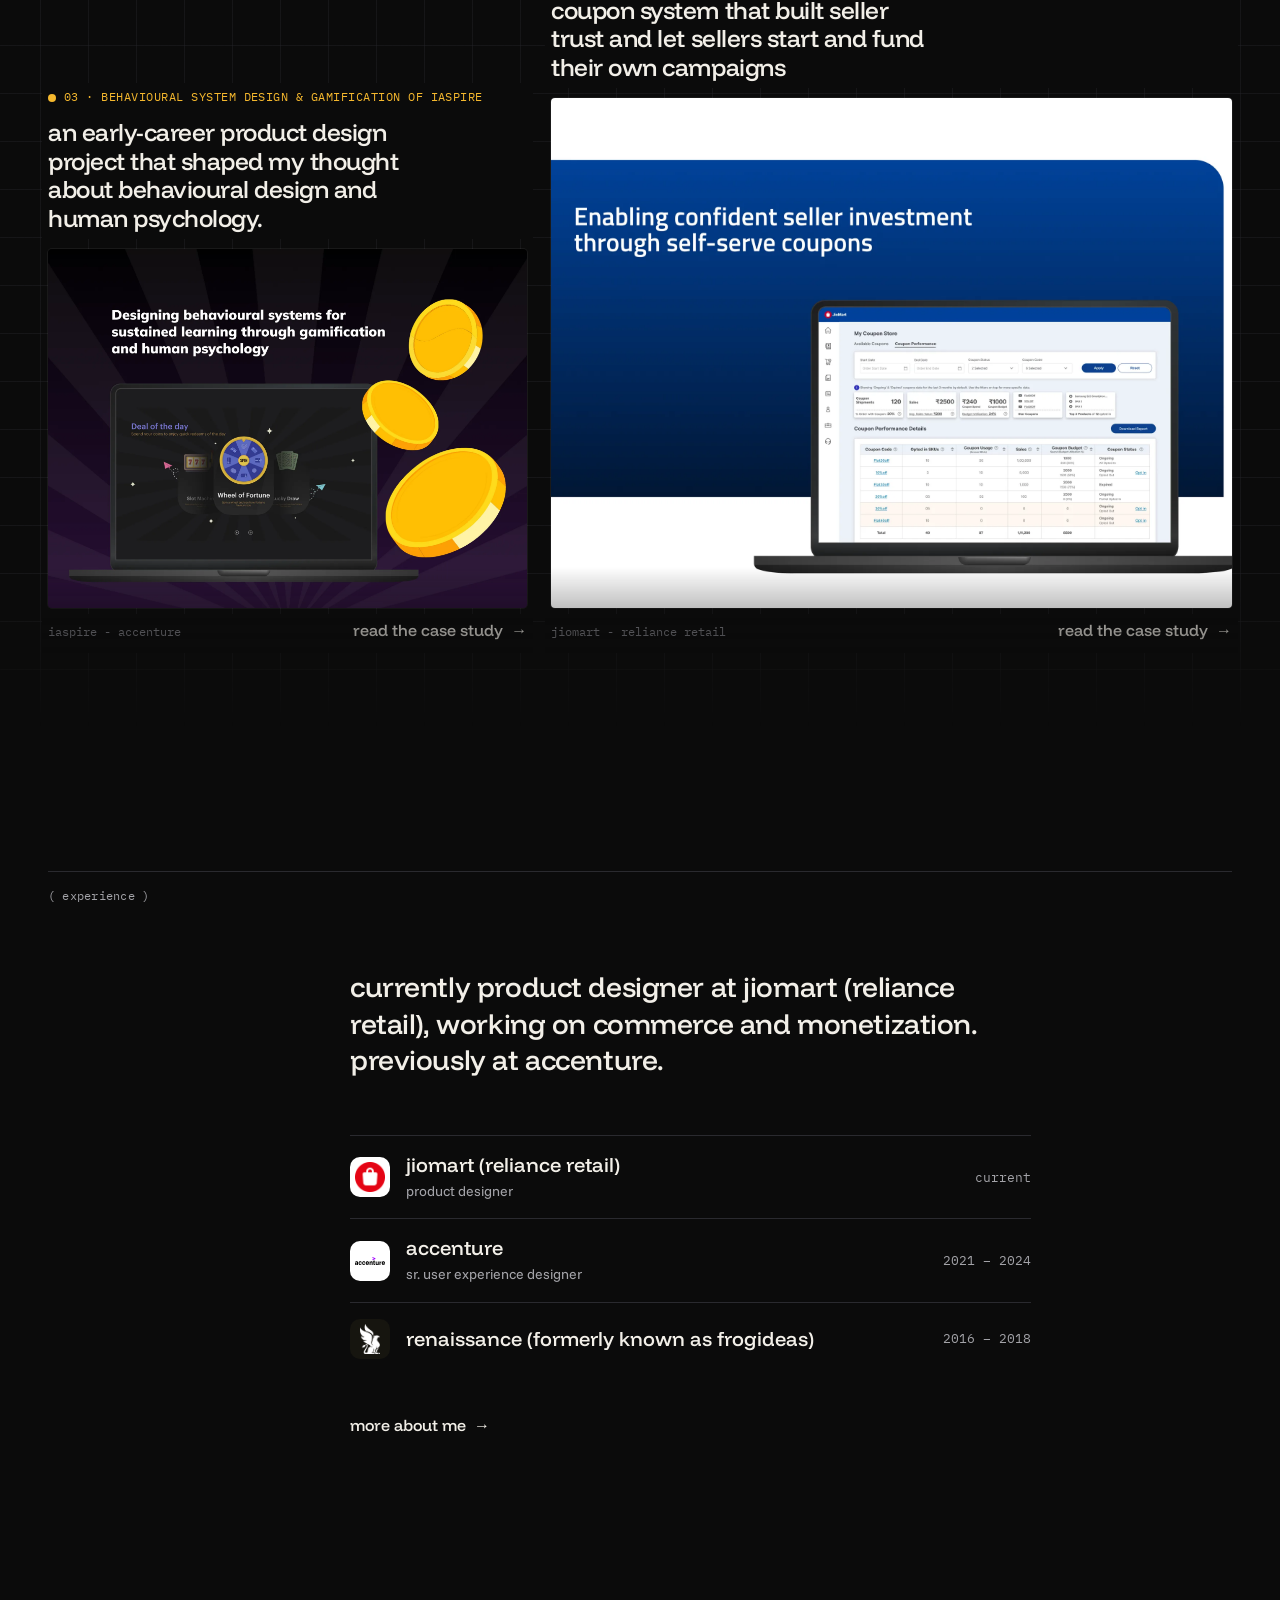
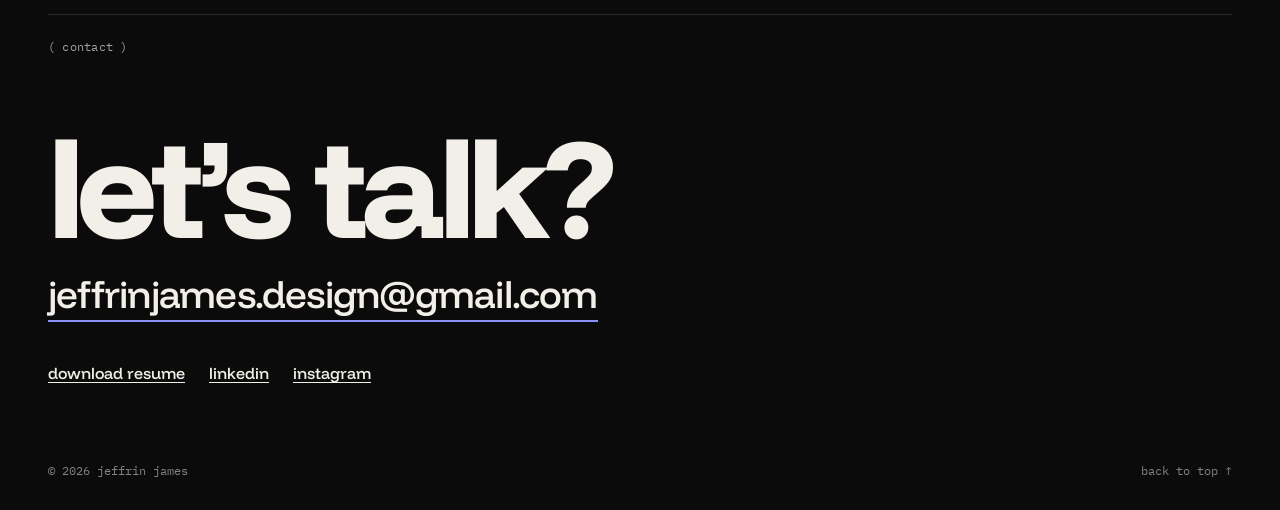
==== commit 41cf9383: "Add sitemap, robots, search metadata and share image Co-Authored-By: Claude Opus 5.5 <noreply@anthro" ====
--- a/index.html
+++ b/index.html
@@ -1,4 +1,4 @@
-<!DOCTYPE html><html lang="en" data-theme="dark"> <head><meta charset="utf-8"><meta name="viewport" content="width=device-width, initial-scale=1"><title>jeffrin james — product designer</title><meta name="description" content="jeffrin james — product designer. Currently Product Designer at JioMart (Reliance Retail)."><meta name="theme-color" content="#0b0b0b"><link rel="preconnect" href="https://fonts.googleapis.com"><link rel="preconnect" href="https://fonts.gstatic.com" crossorigin><link href="https://fonts.googleapis.com/css2?family=Funnel+Display:wght@400;500;600;700;800&family=Funnel+Sans:ital,wght@0,400;0,500;0,600;1,400&family=IBM+Plex+Mono:wght@400&family=Shrikhand&display=swap" rel="stylesheet"><script>
+<!DOCTYPE html><html lang="en" data-theme="dark"> <head><meta charset="utf-8"><meta name="viewport" content="width=device-width, initial-scale=1"><title>jeffrin james — product designer</title><meta name="description" content="Jeffrin James is a product designer in Bengaluru, India, currently at JioMart (Reliance Retail), designing commerce and seller products."><link rel="canonical" href="https://jeffrinjames.co/"><meta property="og:type" content="profile"><meta property="og:site_name" content="jeffrin james"><meta property="og:title" content="jeffrin james — product designer"><meta property="og:description" content="Jeffrin James is a product designer in Bengaluru, India, currently at JioMart (Reliance Retail), designing commerce and seller products."><meta property="og:url" content="https://jeffrinjames.co/"><meta property="og:image" content="https://jeffrinjames.co/og.png"><meta property="og:image:width" content="1200"><meta property="og:image:height" content="630"><meta name="twitter:card" content="summary_large_image"><script type="application/ld+json">{"@context":"https://schema.org","@type":"Person","name":"Jeffrin James","url":"https://jeffrinjames.co/","image":"https://jeffrinjames.co/about/jeffrin.webp","jobTitle":"Product Designer","worksFor":{"@type":"Organization","name":"JioMart (Reliance Retail)"},"address":{"@type":"PostalAddress","addressLocality":"Bengaluru","addressCountry":"IN"},"alumniOf":{"@type":"CollegeOrUniversity","name":"MIT Institute of Design, Pune"},"sameAs":["https://www.linkedin.com/in/jeffrinjames","https://www.instagram.com/jeffrinjames/"]}</script><meta name="theme-color" content="#0b0b0b"><link rel="preconnect" href="https://fonts.googleapis.com"><link rel="preconnect" href="https://fonts.gstatic.com" crossorigin><link href="https://fonts.googleapis.com/css2?family=Funnel+Display:wght@400;500;600;700;800&family=Funnel+Sans:ital,wght@0,400;0,500;0,600;1,400&family=IBM+Plex+Mono:wght@400&family=Shrikhand&display=swap" rel="stylesheet"><script>
     (function () {
       var t = 'dark';
       try { t = localStorage.getItem('theme') || 'dark'; } catch (e) {}
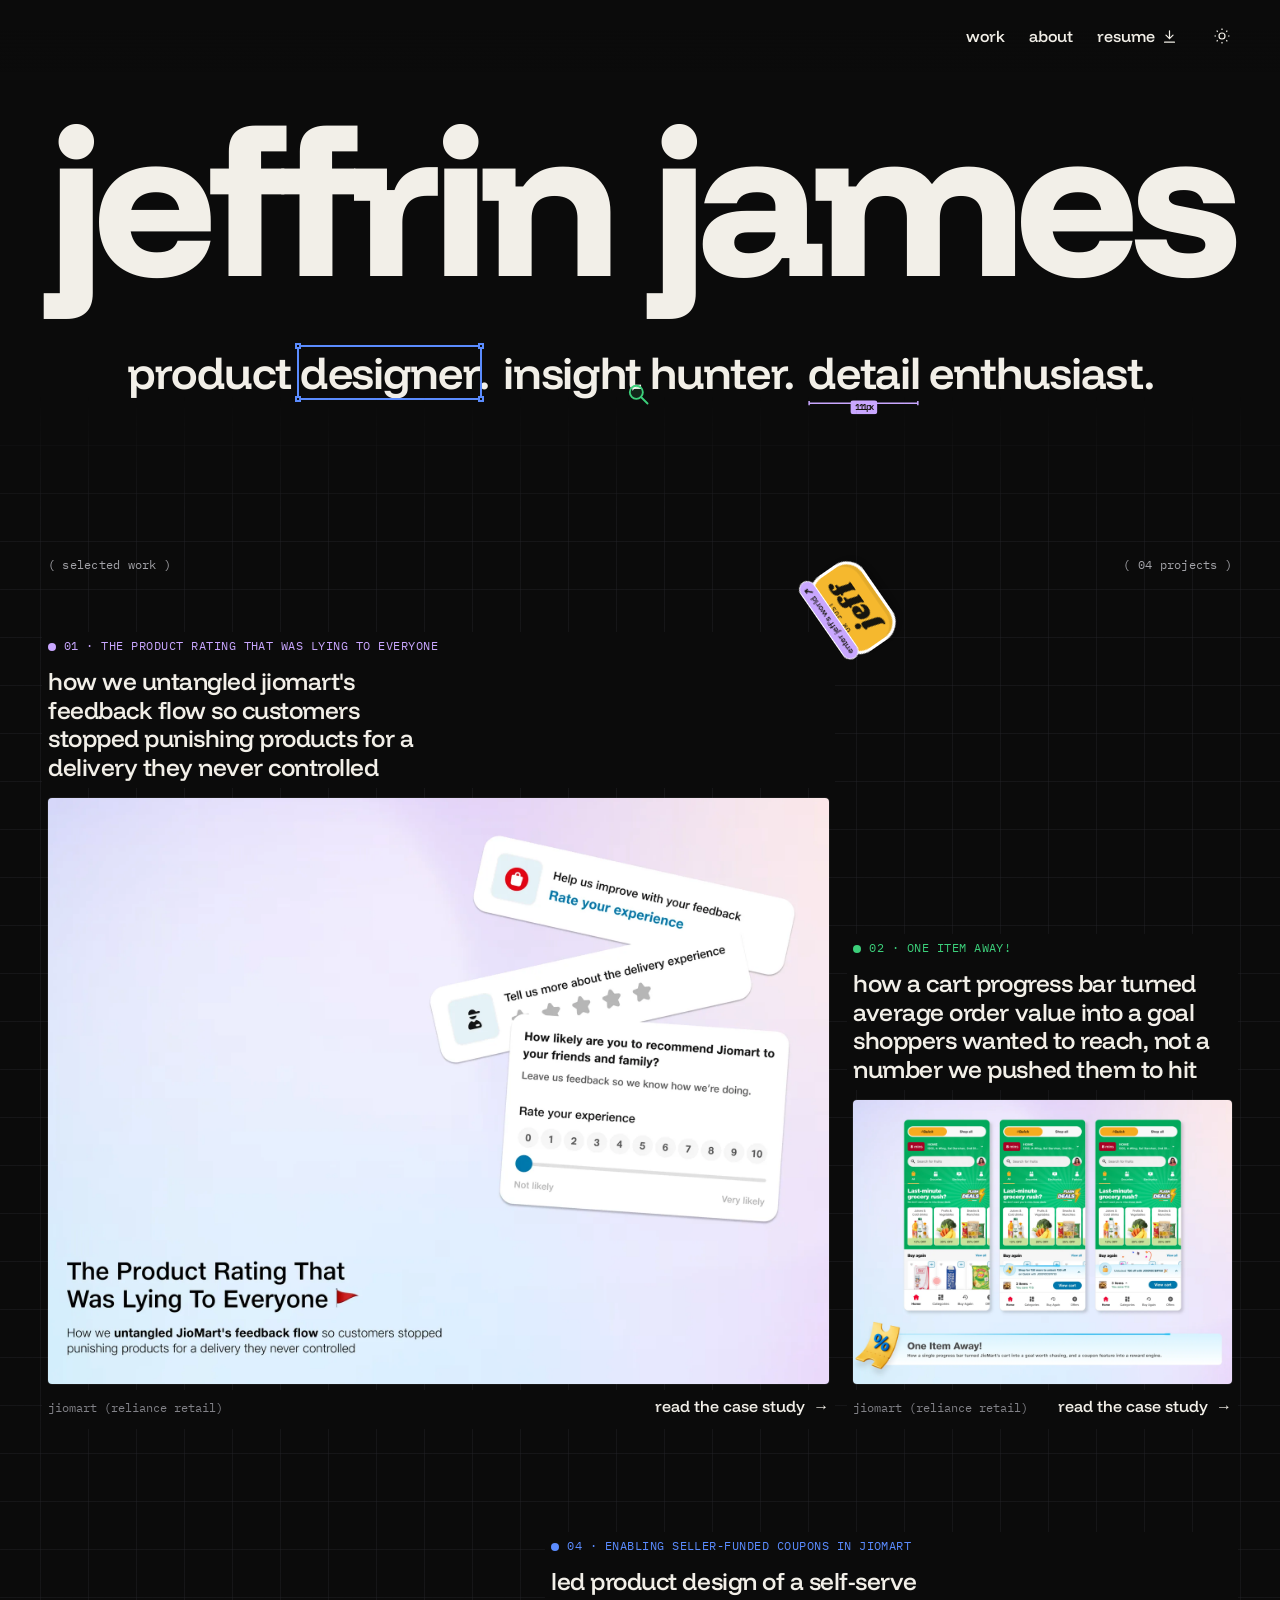
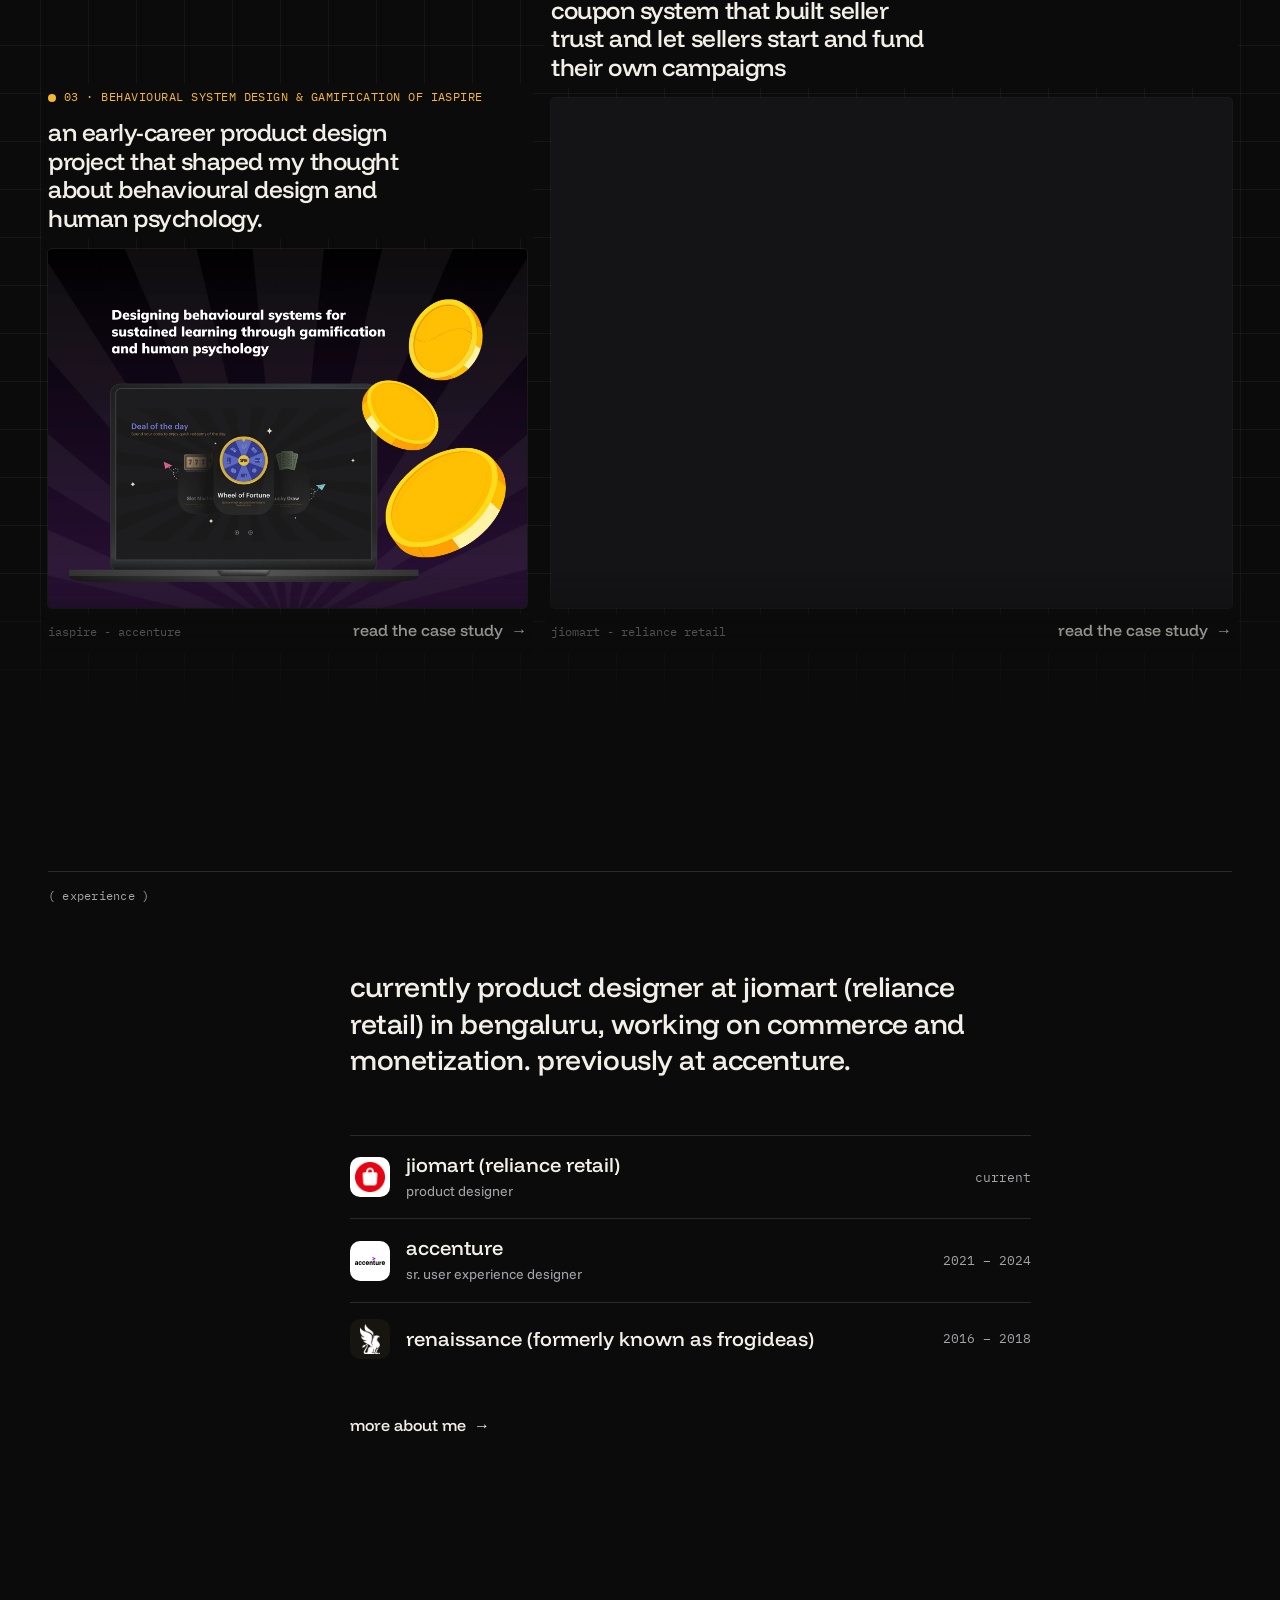
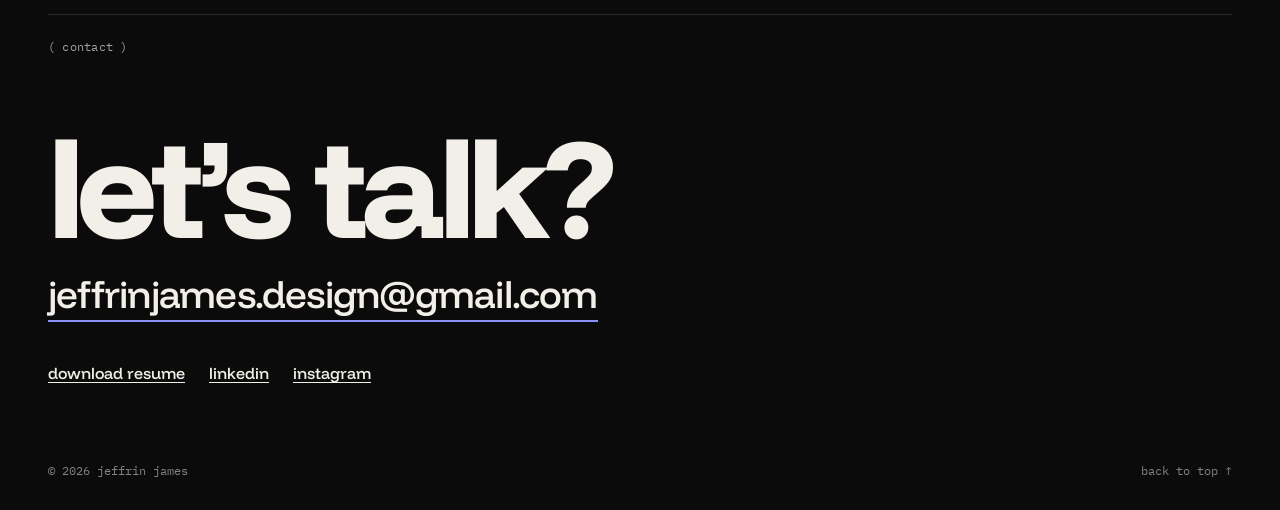
==== commit 8ad852c1: "Add llms.txt, case-study structured data and direct internal links Co-Authored-By: Claude Opus 5.5 <" ====
--- a/index.html
+++ b/index.html
@@ -1,4 +1,4 @@
-<!DOCTYPE html><html lang="en" data-theme="dark"> <head><meta charset="utf-8"><meta name="viewport" content="width=device-width, initial-scale=1"><title>jeffrin james — product designer</title><meta name="description" content="Jeffrin James is a product designer in Bengaluru, India, currently at JioMart (Reliance Retail), designing commerce and seller products."><link rel="canonical" href="https://jeffrinjames.co/"><meta property="og:type" content="profile"><meta property="og:site_name" content="jeffrin james"><meta property="og:title" content="jeffrin james — product designer"><meta property="og:description" content="Jeffrin James is a product designer in Bengaluru, India, currently at JioMart (Reliance Retail), designing commerce and seller products."><meta property="og:url" content="https://jeffrinjames.co/"><meta property="og:image" content="https://jeffrinjames.co/og.png"><meta property="og:image:width" content="1200"><meta property="og:image:height" content="630"><meta name="twitter:card" content="summary_large_image"><script type="application/ld+json">{"@context":"https://schema.org","@type":"Person","name":"Jeffrin James","url":"https://jeffrinjames.co/","image":"https://jeffrinjames.co/about/jeffrin.webp","jobTitle":"Product Designer","worksFor":{"@type":"Organization","name":"JioMart (Reliance Retail)"},"address":{"@type":"PostalAddress","addressLocality":"Bengaluru","addressCountry":"IN"},"alumniOf":{"@type":"CollegeOrUniversity","name":"MIT Institute of Design, Pune"},"sameAs":["https://www.linkedin.com/in/jeffrinjames","https://www.instagram.com/jeffrinjames/"]}</script><meta name="theme-color" content="#0b0b0b"><link rel="preconnect" href="https://fonts.googleapis.com"><link rel="preconnect" href="https://fonts.gstatic.com" crossorigin><link href="https://fonts.googleapis.com/css2?family=Funnel+Display:wght@400;500;600;700;800&family=Funnel+Sans:ital,wght@0,400;0,500;0,600;1,400&family=IBM+Plex+Mono:wght@400&family=Shrikhand&display=swap" rel="stylesheet"><script>
+<!DOCTYPE html><html lang="en" data-theme="dark"> <head><meta charset="utf-8"><meta name="viewport" content="width=device-width, initial-scale=1"><title>jeffrin james — product designer</title><meta name="description" content="Jeffrin James is a product designer in Bengaluru, India, currently at JioMart (Reliance Retail), designing commerce and seller products."><link rel="canonical" href="https://jeffrinjames.co/"><meta property="og:type" content="profile"><meta property="og:site_name" content="jeffrin james"><meta property="og:title" content="jeffrin james — product designer"><meta property="og:description" content="Jeffrin James is a product designer in Bengaluru, India, currently at JioMart (Reliance Retail), designing commerce and seller products."><meta property="og:url" content="https://jeffrinjames.co/"><meta property="og:image" content="https://jeffrinjames.co/og.png"><meta property="og:image:width" content="1200"><meta property="og:image:height" content="630"><meta name="twitter:card" content="summary_large_image"><script type="application/ld+json">{"@context":"https://schema.org","@type":"Person","@id":"https://jeffrinjames.co/#jeffrin","name":"Jeffrin James","url":"https://jeffrinjames.co/","image":"https://jeffrinjames.co/about/jeffrin.webp","jobTitle":"Product Designer","worksFor":{"@type":"Organization","name":"JioMart (Reliance Retail)"},"address":{"@type":"PostalAddress","addressLocality":"Bengaluru","addressCountry":"IN"},"alumniOf":{"@type":"CollegeOrUniversity","name":"MIT Institute of Design, Pune"},"sameAs":["https://www.linkedin.com/in/jeffrinjames","https://www.instagram.com/jeffrinjames/"]}</script><meta name="theme-color" content="#0b0b0b"><link rel="preconnect" href="https://fonts.googleapis.com"><link rel="preconnect" href="https://fonts.gstatic.com" crossorigin><link href="https://fonts.googleapis.com/css2?family=Funnel+Display:wght@400;500;600;700;800&family=Funnel+Sans:ital,wght@0,400;0,500;0,600;1,400&family=IBM+Plex+Mono:wght@400&family=Shrikhand&display=swap" rel="stylesheet"><script>
     (function () {
       var t = 'dark';
       try { t = localStorage.getItem('theme') || 'dark'; } catch (e) {}
@@ -6,5 +6,5 @@
       document.documentElement.classList.add('js');
       try { var n = performance.getEntriesByType('navigation')[0]; if (n && n.type === 'reload' && location.pathname === '/') history.scrollRestoration = 'manual'; } catch (e) {}
     })();
-  </script><link rel="stylesheet" href="/assets/about.DWY8wHQ1.css"></head> <body data-home style="--dot:#8b8ff8"> <a class="skip" href="#main">Skip to content</a> <header class="site-header"> <div class="wrap"> <a class="brand" href="/" aria-label="jeffrin james, home"><span class="brand-name">jeffrin james</span></a> <nav class="nav" aria-label="Main"> <a href="/#work">work</a> <a href="/about">about</a> <a class="resume-link" href="/Jeffrin_James_Resume_Product_Designer.pdf" download title="download resume">resume
-<svg viewBox="0 0 24 24" fill="none" stroke="currentColor" stroke-width="1.7" stroke-linecap="round" stroke-linejoin="round" aria-hidden="true"><path d="M12 4v11M7 10l5 5 5-5M5 20h14"></path></svg> </a> <button class="theme-toggle" type="button" aria-label="Switch to light theme" data-theme-toggle> <svg class="moon" viewBox="0 0 24 24" fill="none" stroke="currentColor" stroke-width="1.6" aria-hidden="true"><path d="M20 14.5A8 8 0 0 1 9.5 4a8 8 0 1 0 10.5 10.5Z"></path></svg> <svg class="sun" viewBox="0 0 24 24" fill="none" stroke="currentColor" stroke-width="1.6" aria-hidden="true"><circle cx="12" cy="12" r="4"></circle><path d="M12 2v2M12 20v2M4.9 4.9l1.4 1.4M17.7 17.7l1.4 1.4M2 12h2M20 12h2M4.9 19.1l1.4-1.4M17.7 6.3l1.4-1.4"></path></svg> </button> </nav> </div> </header> <main id="main">  <section class="hero wrap" aria-labelledby="name"> <h1 class="wordmark" id="name">jeffrin james</h1> <button class="jeff" type="button" data-jeff aria-label="or just jeff. a louder, weirder side of me lives here. opening soon"> <span class="jeff-or">or just</span><span class="jeff-name">jeff</span><span class="jeff-portal" aria-hidden="true"><span class="pt">enter jeff’s world</span><span class="pi">↗</span></span> </button> <div class="hero-meta"> <p class="headline"> <span class="hl">product <span class="frame">designer<i></i><i></i><i></i><i></i></span>.</span> <span class="hl"><span class="loupe">insight<svg viewBox="0 0 48 48" aria-hidden="true"><circle cx="20" cy="20" r="14"></circle><path d="M30.5 30.5 44 44"></path><path class="glint" d="M12 15a9 9 0 0 1 6-5"></path></svg></span> hunter.</span> <span class="hl"><span class="redline" data-measure>detail<svg viewBox="0 0 100 14" preserveAspectRatio="none" aria-hidden="true"><path d="M1 2v10M99 2v10M1 7h98"></path></svg><b></b></span> enthusiast.</span> </p> </div> </section> <section class="section wrap work-sec" id="work" aria-labelledby="work-h"> <div class="section-head"> <h2 class="label" id="work-h">selected work</h2> <span class="label">04 projects</span> </div> <ol class="work-list"> <li class="work-item" style="--dot:#c9a7ff"> <a href="/work/product-rating" data-cursor="view"> <div class="work-text" data-reveal> <span class="work-num">01 · The Product Rating That Was Lying To Everyone</span> <p class="work-problem">How we untangled JioMart&#39;s feedback flow so customers stopped punishing products for a delivery they never controlled</p> </div> <div class="work-media" data-zoom><img src="/work/rating/card.webp" alt="" width="2000" height="1500" loading="eager" decoding="async"></div> <div class="work-foot"> <span class="work-meta">JioMart (Reliance Retail)</span> <span class="cta">Read the case study <span class="arrow" aria-hidden="true">→</span></span> </div> </a> </li><li class="work-item" style="--dot:#3ccf7a"> <a href="/work/one-item-away" data-cursor="view"> <div class="work-text" data-reveal> <span class="work-num">02 · One Item Away!</span> <p class="work-problem">How a cart progress bar turned average order value into a goal shoppers wanted to reach, not a number we pushed them to hit</p> </div> <div class="work-media" data-zoom><img src="/work/one-item-away/card.webp" alt="" width="2000" height="1500" loading="eager" decoding="async"></div> <div class="work-foot"> <span class="work-meta">JioMart (Reliance Retail)</span> <span class="cta">Read the case study <span class="arrow" aria-hidden="true">→</span></span> </div> </a> </li><li class="work-item" style="--dot:#f5b82e"> <a href="/work/iaspire" data-cursor="view"> <div class="work-text" data-reveal> <span class="work-num">03 · Behavioural System Design &amp; Gamification of iAspire</span> <p class="work-problem">An early-career product design project that shaped my thought about behavioural design and human psychology.</p> </div> <div class="work-media" data-zoom><img src="/work/iaspire/card.webp" alt="" width="2000" height="1500" loading="lazy" decoding="async"></div> <div class="work-foot"> <span class="work-meta">iAspire - Accenture</span> <span class="cta">Read the case study <span class="arrow" aria-hidden="true">→</span></span> </div> </a> </li><li class="work-item" style="--dot:#5b8cff"> <a href="/work/seller-coupons" data-cursor="view"> <div class="work-text" data-reveal> <span class="work-num">04 · Enabling Seller-Funded Coupons in JioMart</span> <p class="work-problem">Led product design of a self-serve coupon system that built seller trust and let sellers start and fund their own campaigns</p> </div> <div class="work-media" data-zoom><img src="/work/seller-coupons/card.webp" alt="" width="2000" height="1500" loading="lazy" decoding="async"></div> <div class="work-foot"> <span class="work-meta">JioMart - Reliance Retail</span> <span class="cta">Read the case study <span class="arrow" aria-hidden="true">→</span></span> </div> </a> </li> </ol> </section> <section class="section wrap" aria-labelledby="exp-h"> <div class="section-head"> <h2 class="label" id="exp-h">experience</h2> </div> <div class="brief" data-reveal> <p>Currently Product Designer at JioMart (Reliance Retail), working on commerce and monetization. Previously at Accenture.</p> <div class="brief-career"><ul class="career"> <li> <span class="logo" style="--tint:var(--c-oia);--logo-bg:#fff"> <img src="/assets/jiomart.G7tVmSpe.png" alt="JioMart (Reliance Retail) logo" width="40" height="40"> </span> <span class="who"><span class="role">JioMart (Reliance Retail)</span><span class="sub">Product Designer</span></span> <span class="when">current</span> </li><li> <span class="logo" style="--tint:var(--c-rating);--logo-bg:#fff"> <img src="/assets/accenture.BRC-jHAb.svg" alt="Accenture logo" width="40" height="40"> </span> <span class="who"><span class="role">Accenture</span><span class="sub">Sr. User Experience Designer</span></span> <span class="when">2021 – 2024</span> </li><li> <span class="logo" style="--tint:var(--c-iaspire);--logo-bg:#16150f"> <img src="/assets/frogideas.Q7ZVMP4q.png" alt="Renaissance (formerly known as FrogIdeas) logo" width="40" height="40"> </span> <span class="who"><span class="role">Renaissance (formerly known as FrogIdeas)</span></span> <span class="when">2016 – 2018</span> </li> </ul></div> <a class="cta" href="/about">More about me <span class="arrow" aria-hidden="true">→</span></a> </div> </section>  <a class="float-talk" href="#contact" aria-label="get in touch"> <svg viewBox="0 0 100 100" aria-hidden="true"><defs><path id="ring" d="M50 50m-36 0a36 36 0 1 1 72 0a36 36 0 1 1-72 0"></path></defs><text><textPath href="#ring" textLength="224" lengthAdjust="spacing">let’s talk ✦ let’s talk ✦</textPath></text></svg> <span class="talk-arrow" aria-hidden="true">↘</span> </a> </main> <p class="toast" role="status" aria-live="polite"></p> <footer class="site-footer" id="contact"> <div class="wrap"> <div class="footer-top"><span class="label">contact</span></div> <p class="talk">let’s talk?</p> <a class="email" href="mailto:jeffrinjames.design@gmail.com">jeffrinjames.design@gmail.com</a> <div class="footer-links"> <a href="/Jeffrin_James_Resume_Product_Designer.pdf" download>download resume</a> <a href="https://www.linkedin.com/in/jeffrinjames" rel="noopener" target="_blank">LinkedIn</a><a href="https://www.instagram.com/jeffrinjames/" rel="noopener" target="_blank">Instagram</a> </div> <div class="footer-base"> <span>© 2026 jeffrin james</span> <a href="#main" class="to-top">back to top ↑</a> </div> </div> </footer> <script type="module" src="/assets/Base.astro_astro_type_script_index_0_lang.DTvl9XS0.js"></script> </body> </html>+  </script><link rel="stylesheet" href="/assets/about.DWY8wHQ1.css"></head> <body data-home style="--dot:#8b8ff8"> <a class="skip" href="#main">Skip to content</a> <header class="site-header"> <div class="wrap"> <a class="brand" href="/" aria-label="jeffrin james, home"><span class="brand-name">jeffrin james</span></a> <nav class="nav" aria-label="Main"> <a href="/#work">work</a> <a href="/about/">about</a> <a class="resume-link" href="/Jeffrin_James_Resume_Product_Designer.pdf" download title="download resume">resume
+<svg viewBox="0 0 24 24" fill="none" stroke="currentColor" stroke-width="1.7" stroke-linecap="round" stroke-linejoin="round" aria-hidden="true"><path d="M12 4v11M7 10l5 5 5-5M5 20h14"></path></svg> </a> <button class="theme-toggle" type="button" aria-label="Switch to light theme" data-theme-toggle> <svg class="moon" viewBox="0 0 24 24" fill="none" stroke="currentColor" stroke-width="1.6" aria-hidden="true"><path d="M20 14.5A8 8 0 0 1 9.5 4a8 8 0 1 0 10.5 10.5Z"></path></svg> <svg class="sun" viewBox="0 0 24 24" fill="none" stroke="currentColor" stroke-width="1.6" aria-hidden="true"><circle cx="12" cy="12" r="4"></circle><path d="M12 2v2M12 20v2M4.9 4.9l1.4 1.4M17.7 17.7l1.4 1.4M2 12h2M20 12h2M4.9 19.1l1.4-1.4M17.7 6.3l1.4-1.4"></path></svg> </button> </nav> </div> </header> <main id="main">  <section class="hero wrap" aria-labelledby="name"> <h1 class="wordmark" id="name">jeffrin james</h1> <button class="jeff" type="button" data-jeff aria-label="or just jeff. a louder, weirder side of me lives here. opening soon"> <span class="jeff-or">or just</span><span class="jeff-name">jeff</span><span class="jeff-portal" aria-hidden="true"><span class="pt">enter jeff’s world</span><span class="pi">↗</span></span> </button> <div class="hero-meta"> <p class="headline"> <span class="hl">product <span class="frame">designer<i></i><i></i><i></i><i></i></span>.</span> <span class="hl"><span class="loupe">insight<svg viewBox="0 0 48 48" aria-hidden="true"><circle cx="20" cy="20" r="14"></circle><path d="M30.5 30.5 44 44"></path><path class="glint" d="M12 15a9 9 0 0 1 6-5"></path></svg></span> hunter.</span> <span class="hl"><span class="redline" data-measure>detail<svg viewBox="0 0 100 14" preserveAspectRatio="none" aria-hidden="true"><path d="M1 2v10M99 2v10M1 7h98"></path></svg><b></b></span> enthusiast.</span> </p> </div> </section> <section class="section wrap work-sec" id="work" aria-labelledby="work-h"> <div class="section-head"> <h2 class="label" id="work-h">selected work</h2> <span class="label">04 projects</span> </div> <ol class="work-list"> <li class="work-item" style="--dot:#c9a7ff"> <a href="/work/product-rating/" data-cursor="view"> <div class="work-text" data-reveal> <span class="work-num">01 · The Product Rating That Was Lying To Everyone</span> <p class="work-problem">How we untangled JioMart&#39;s feedback flow so customers stopped punishing products for a delivery they never controlled</p> </div> <div class="work-media" data-zoom><img src="/work/rating/card.webp" alt="" width="2000" height="1500" loading="eager" decoding="async"></div> <div class="work-foot"> <span class="work-meta">JioMart (Reliance Retail)</span> <span class="cta">Read the case study <span class="arrow" aria-hidden="true">→</span></span> </div> </a> </li><li class="work-item" style="--dot:#3ccf7a"> <a href="/work/one-item-away/" data-cursor="view"> <div class="work-text" data-reveal> <span class="work-num">02 · One Item Away!</span> <p class="work-problem">How a cart progress bar turned average order value into a goal shoppers wanted to reach, not a number we pushed them to hit</p> </div> <div class="work-media" data-zoom><img src="/work/one-item-away/card.webp" alt="" width="2000" height="1500" loading="eager" decoding="async"></div> <div class="work-foot"> <span class="work-meta">JioMart (Reliance Retail)</span> <span class="cta">Read the case study <span class="arrow" aria-hidden="true">→</span></span> </div> </a> </li><li class="work-item" style="--dot:#f5b82e"> <a href="/work/iaspire/" data-cursor="view"> <div class="work-text" data-reveal> <span class="work-num">03 · Behavioural System Design &amp; Gamification of iAspire</span> <p class="work-problem">An early-career product design project that shaped my thought about behavioural design and human psychology.</p> </div> <div class="work-media" data-zoom><img src="/work/iaspire/card.webp" alt="" width="2000" height="1500" loading="lazy" decoding="async"></div> <div class="work-foot"> <span class="work-meta">iAspire - Accenture</span> <span class="cta">Read the case study <span class="arrow" aria-hidden="true">→</span></span> </div> </a> </li><li class="work-item" style="--dot:#5b8cff"> <a href="/work/seller-coupons/" data-cursor="view"> <div class="work-text" data-reveal> <span class="work-num">04 · Enabling Seller-Funded Coupons in JioMart</span> <p class="work-problem">Led product design of a self-serve coupon system that built seller trust and let sellers start and fund their own campaigns</p> </div> <div class="work-media" data-zoom><img src="/work/seller-coupons/card.webp" alt="" width="2000" height="1500" loading="lazy" decoding="async"></div> <div class="work-foot"> <span class="work-meta">JioMart - Reliance Retail</span> <span class="cta">Read the case study <span class="arrow" aria-hidden="true">→</span></span> </div> </a> </li> </ol> </section> <section class="section wrap" aria-labelledby="exp-h"> <div class="section-head"> <h2 class="label" id="exp-h">experience</h2> </div> <div class="brief" data-reveal> <p>Currently Product Designer at JioMart (Reliance Retail) in Bengaluru, working on commerce and monetization. Previously at Accenture.</p> <div class="brief-career"><ul class="career"> <li> <span class="logo" style="--tint:var(--c-oia);--logo-bg:#fff"> <img src="/assets/jiomart.G7tVmSpe.png" alt="JioMart (Reliance Retail) logo" width="40" height="40"> </span> <span class="who"><span class="role">JioMart (Reliance Retail)</span><span class="sub">Product Designer</span></span> <span class="when">current</span> </li><li> <span class="logo" style="--tint:var(--c-rating);--logo-bg:#fff"> <img src="/assets/accenture.BRC-jHAb.svg" alt="Accenture logo" width="40" height="40"> </span> <span class="who"><span class="role">Accenture</span><span class="sub">Sr. User Experience Designer</span></span> <span class="when">2021 – 2024</span> </li><li> <span class="logo" style="--tint:var(--c-iaspire);--logo-bg:#16150f"> <img src="/assets/frogideas.Q7ZVMP4q.png" alt="Renaissance (formerly known as FrogIdeas) logo" width="40" height="40"> </span> <span class="who"><span class="role">Renaissance (formerly known as FrogIdeas)</span></span> <span class="when">2016 – 2018</span> </li> </ul></div> <a class="cta" href="/about/">More about me <span class="arrow" aria-hidden="true">→</span></a> </div> </section>  <a class="float-talk" href="#contact" aria-label="get in touch"> <svg viewBox="0 0 100 100" aria-hidden="true"><defs><path id="ring" d="M50 50m-36 0a36 36 0 1 1 72 0a36 36 0 1 1-72 0"></path></defs><text><textPath href="#ring" textLength="224" lengthAdjust="spacing">let’s talk ✦ let’s talk ✦</textPath></text></svg> <span class="talk-arrow" aria-hidden="true">↘</span> </a> </main> <p class="toast" role="status" aria-live="polite"></p> <footer class="site-footer" id="contact"> <div class="wrap"> <div class="footer-top"><span class="label">contact</span></div> <p class="talk">let’s talk?</p> <a class="email" href="mailto:jeffrinjames.design@gmail.com">jeffrinjames.design@gmail.com</a> <div class="footer-links"> <a href="/Jeffrin_James_Resume_Product_Designer.pdf" download>download resume</a> <a href="https://www.linkedin.com/in/jeffrinjames" rel="noopener" target="_blank">LinkedIn</a><a href="https://www.instagram.com/jeffrinjames/" rel="noopener" target="_blank">Instagram</a> </div> <div class="footer-base"> <span>© 2026 jeffrin james</span> <a href="#main" class="to-top">back to top ↑</a> </div> </div> </footer> <script type="module" src="/assets/Base.astro_astro_type_script_index_0_lang.DTvl9XS0.js"></script> </body> </html>
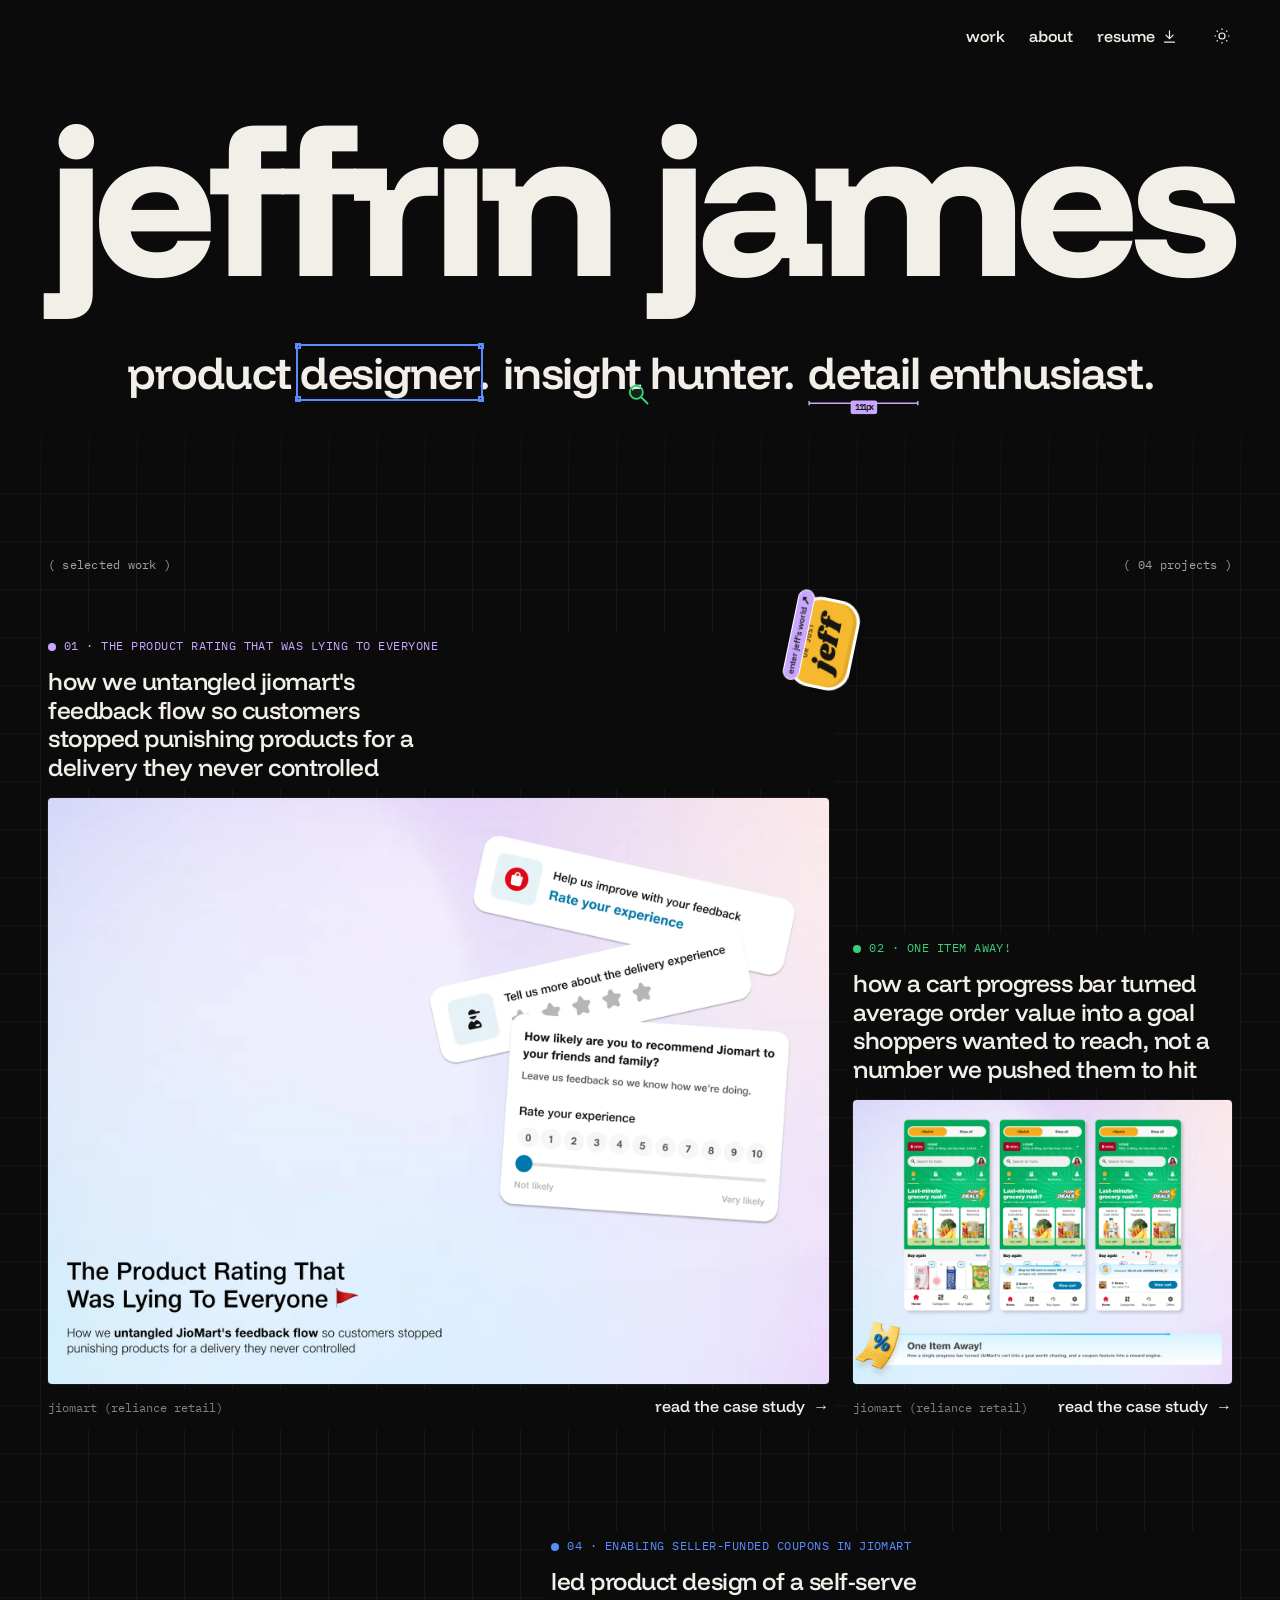
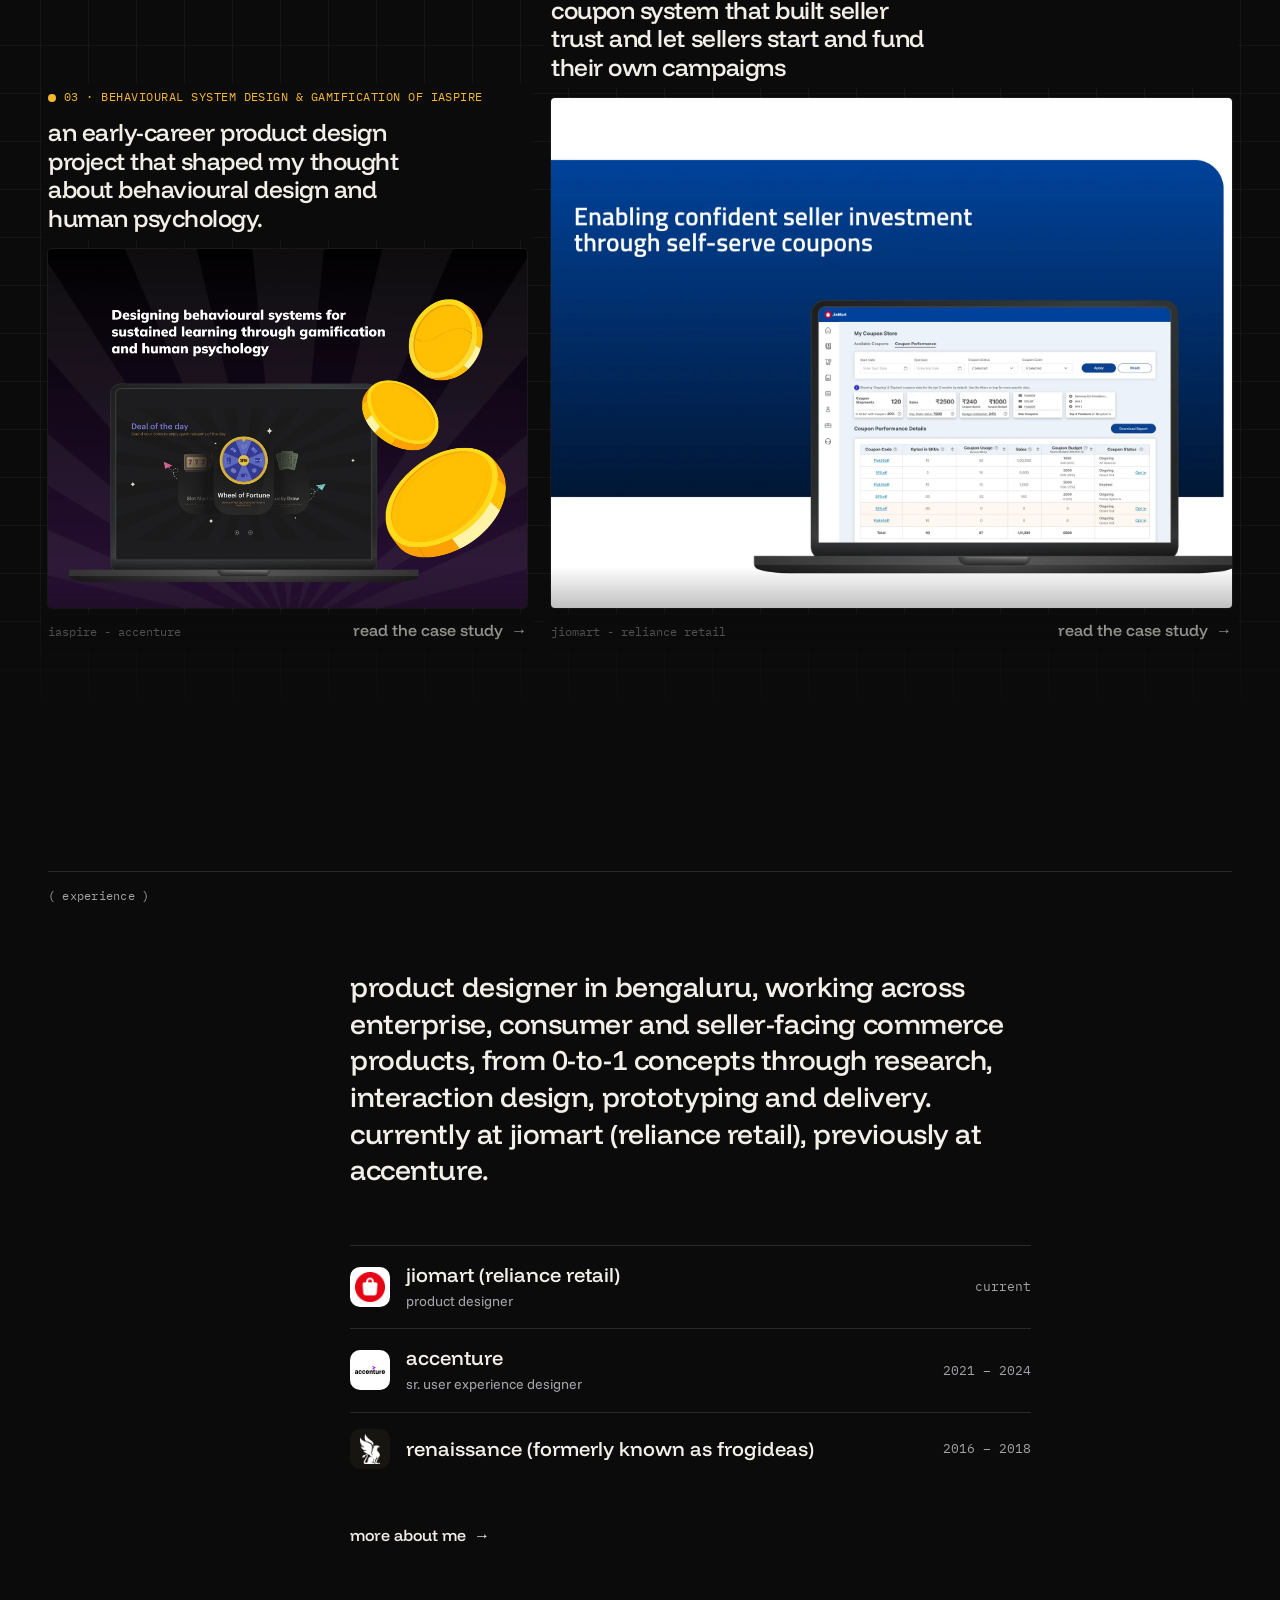
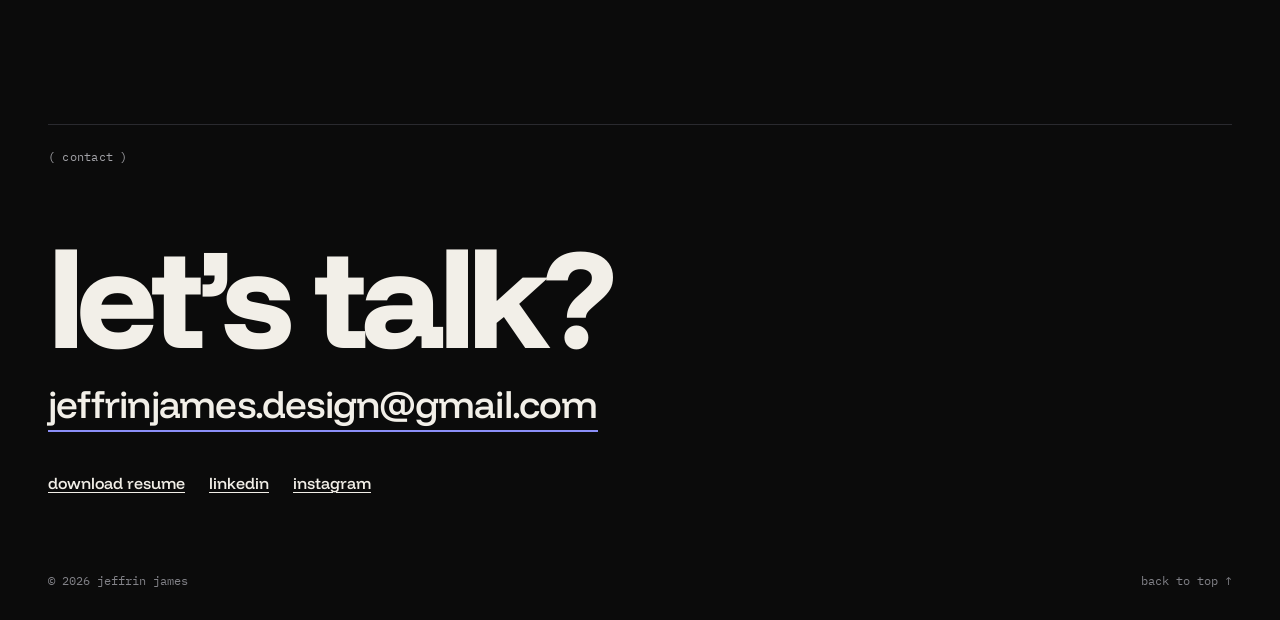
==== commit 788e2488: "Update experience copy, load animations, project pages and About photo Co-Authored-By: Claude Opus 5" ====
--- a/index.html
+++ b/index.html
@@ -1,4 +1,4 @@
-<!DOCTYPE html><html lang="en" data-theme="dark"> <head><meta charset="utf-8"><meta name="viewport" content="width=device-width, initial-scale=1"><title>jeffrin james — product designer</title><meta name="description" content="Jeffrin James is a product designer in Bengaluru, India, currently at JioMart (Reliance Retail), designing commerce and seller products."><link rel="canonical" href="https://jeffrinjames.co/"><meta property="og:type" content="profile"><meta property="og:site_name" content="jeffrin james"><meta property="og:title" content="jeffrin james — product designer"><meta property="og:description" content="Jeffrin James is a product designer in Bengaluru, India, currently at JioMart (Reliance Retail), designing commerce and seller products."><meta property="og:url" content="https://jeffrinjames.co/"><meta property="og:image" content="https://jeffrinjames.co/og.png"><meta property="og:image:width" content="1200"><meta property="og:image:height" content="630"><meta name="twitter:card" content="summary_large_image"><script type="application/ld+json">{"@context":"https://schema.org","@type":"Person","@id":"https://jeffrinjames.co/#jeffrin","name":"Jeffrin James","url":"https://jeffrinjames.co/","image":"https://jeffrinjames.co/about/jeffrin.webp","jobTitle":"Product Designer","worksFor":{"@type":"Organization","name":"JioMart (Reliance Retail)"},"address":{"@type":"PostalAddress","addressLocality":"Bengaluru","addressCountry":"IN"},"alumniOf":{"@type":"CollegeOrUniversity","name":"MIT Institute of Design, Pune"},"sameAs":["https://www.linkedin.com/in/jeffrinjames","https://www.instagram.com/jeffrinjames/"]}</script><meta name="theme-color" content="#0b0b0b"><link rel="preconnect" href="https://fonts.googleapis.com"><link rel="preconnect" href="https://fonts.gstatic.com" crossorigin><link href="https://fonts.googleapis.com/css2?family=Funnel+Display:wght@400;500;600;700;800&family=Funnel+Sans:ital,wght@0,400;0,500;0,600;1,400&family=IBM+Plex+Mono:wght@400&family=Shrikhand&display=swap" rel="stylesheet"><script>
+<!DOCTYPE html><html lang="en" data-theme="dark"> <head><meta charset="utf-8"><meta name="viewport" content="width=device-width, initial-scale=1"><title>jeffrin james — product designer</title><meta name="description" content="Jeffrin James is a product designer in Bengaluru, India, currently at JioMart (Reliance Retail), designing across enterprise, consumer and seller-facing commerce products."><link rel="canonical" href="https://jeffrinjames.co/"><meta property="og:type" content="profile"><meta property="og:site_name" content="jeffrin james"><meta property="og:title" content="jeffrin james — product designer"><meta property="og:description" content="Jeffrin James is a product designer in Bengaluru, India, currently at JioMart (Reliance Retail), designing across enterprise, consumer and seller-facing commerce products."><meta property="og:url" content="https://jeffrinjames.co/"><meta property="og:image" content="https://jeffrinjames.co/og.png"><meta property="og:image:width" content="1200"><meta property="og:image:height" content="630"><meta name="twitter:card" content="summary_large_image"><script type="application/ld+json">{"@context":"https://schema.org","@type":"Person","@id":"https://jeffrinjames.co/#jeffrin","name":"Jeffrin James","url":"https://jeffrinjames.co/","image":"https://jeffrinjames.co/about/jeffrin.webp","jobTitle":"Product Designer","worksFor":{"@type":"Organization","name":"JioMart (Reliance Retail)"},"address":{"@type":"PostalAddress","addressLocality":"Bengaluru","addressCountry":"IN"},"alumniOf":{"@type":"CollegeOrUniversity","name":"MIT Institute of Design, Pune"},"sameAs":["https://www.linkedin.com/in/jeffrinjames","https://www.instagram.com/jeffrinjames/"]}</script><meta name="theme-color" content="#0b0b0b"><link rel="preconnect" href="https://fonts.googleapis.com"><link rel="preconnect" href="https://fonts.gstatic.com" crossorigin><link href="https://fonts.googleapis.com/css2?family=Funnel+Display:wght@400;500;600;700;800&family=Funnel+Sans:ital,wght@0,400;0,500;0,600;1,400&family=IBM+Plex+Mono:wght@400&family=Shrikhand&display=swap" rel="stylesheet"><script>
     (function () {
       var t = 'dark';
       try { t = localStorage.getItem('theme') || 'dark'; } catch (e) {}
@@ -6,5 +6,5 @@
       document.documentElement.classList.add('js');
       try { var n = performance.getEntriesByType('navigation')[0]; if (n && n.type === 'reload' && location.pathname === '/') history.scrollRestoration = 'manual'; } catch (e) {}
     })();
-  </script><link rel="stylesheet" href="/assets/about.DWY8wHQ1.css"></head> <body data-home style="--dot:#8b8ff8"> <a class="skip" href="#main">Skip to content</a> <header class="site-header"> <div class="wrap"> <a class="brand" href="/" aria-label="jeffrin james, home"><span class="brand-name">jeffrin james</span></a> <nav class="nav" aria-label="Main"> <a href="/#work">work</a> <a href="/about/">about</a> <a class="resume-link" href="/Jeffrin_James_Resume_Product_Designer.pdf" download title="download resume">resume
-<svg viewBox="0 0 24 24" fill="none" stroke="currentColor" stroke-width="1.7" stroke-linecap="round" stroke-linejoin="round" aria-hidden="true"><path d="M12 4v11M7 10l5 5 5-5M5 20h14"></path></svg> </a> <button class="theme-toggle" type="button" aria-label="Switch to light theme" data-theme-toggle> <svg class="moon" viewBox="0 0 24 24" fill="none" stroke="currentColor" stroke-width="1.6" aria-hidden="true"><path d="M20 14.5A8 8 0 0 1 9.5 4a8 8 0 1 0 10.5 10.5Z"></path></svg> <svg class="sun" viewBox="0 0 24 24" fill="none" stroke="currentColor" stroke-width="1.6" aria-hidden="true"><circle cx="12" cy="12" r="4"></circle><path d="M12 2v2M12 20v2M4.9 4.9l1.4 1.4M17.7 17.7l1.4 1.4M2 12h2M20 12h2M4.9 19.1l1.4-1.4M17.7 6.3l1.4-1.4"></path></svg> </button> </nav> </div> </header> <main id="main">  <section class="hero wrap" aria-labelledby="name"> <h1 class="wordmark" id="name">jeffrin james</h1> <button class="jeff" type="button" data-jeff aria-label="or just jeff. a louder, weirder side of me lives here. opening soon"> <span class="jeff-or">or just</span><span class="jeff-name">jeff</span><span class="jeff-portal" aria-hidden="true"><span class="pt">enter jeff’s world</span><span class="pi">↗</span></span> </button> <div class="hero-meta"> <p class="headline"> <span class="hl">product <span class="frame">designer<i></i><i></i><i></i><i></i></span>.</span> <span class="hl"><span class="loupe">insight<svg viewBox="0 0 48 48" aria-hidden="true"><circle cx="20" cy="20" r="14"></circle><path d="M30.5 30.5 44 44"></path><path class="glint" d="M12 15a9 9 0 0 1 6-5"></path></svg></span> hunter.</span> <span class="hl"><span class="redline" data-measure>detail<svg viewBox="0 0 100 14" preserveAspectRatio="none" aria-hidden="true"><path d="M1 2v10M99 2v10M1 7h98"></path></svg><b></b></span> enthusiast.</span> </p> </div> </section> <section class="section wrap work-sec" id="work" aria-labelledby="work-h"> <div class="section-head"> <h2 class="label" id="work-h">selected work</h2> <span class="label">04 projects</span> </div> <ol class="work-list"> <li class="work-item" style="--dot:#c9a7ff"> <a href="/work/product-rating/" data-cursor="view"> <div class="work-text" data-reveal> <span class="work-num">01 · The Product Rating That Was Lying To Everyone</span> <p class="work-problem">How we untangled JioMart&#39;s feedback flow so customers stopped punishing products for a delivery they never controlled</p> </div> <div class="work-media" data-zoom><img src="/work/rating/card.webp" alt="" width="2000" height="1500" loading="eager" decoding="async"></div> <div class="work-foot"> <span class="work-meta">JioMart (Reliance Retail)</span> <span class="cta">Read the case study <span class="arrow" aria-hidden="true">→</span></span> </div> </a> </li><li class="work-item" style="--dot:#3ccf7a"> <a href="/work/one-item-away/" data-cursor="view"> <div class="work-text" data-reveal> <span class="work-num">02 · One Item Away!</span> <p class="work-problem">How a cart progress bar turned average order value into a goal shoppers wanted to reach, not a number we pushed them to hit</p> </div> <div class="work-media" data-zoom><img src="/work/one-item-away/card.webp" alt="" width="2000" height="1500" loading="eager" decoding="async"></div> <div class="work-foot"> <span class="work-meta">JioMart (Reliance Retail)</span> <span class="cta">Read the case study <span class="arrow" aria-hidden="true">→</span></span> </div> </a> </li><li class="work-item" style="--dot:#f5b82e"> <a href="/work/iaspire/" data-cursor="view"> <div class="work-text" data-reveal> <span class="work-num">03 · Behavioural System Design &amp; Gamification of iAspire</span> <p class="work-problem">An early-career product design project that shaped my thought about behavioural design and human psychology.</p> </div> <div class="work-media" data-zoom><img src="/work/iaspire/card.webp" alt="" width="2000" height="1500" loading="lazy" decoding="async"></div> <div class="work-foot"> <span class="work-meta">iAspire - Accenture</span> <span class="cta">Read the case study <span class="arrow" aria-hidden="true">→</span></span> </div> </a> </li><li class="work-item" style="--dot:#5b8cff"> <a href="/work/seller-coupons/" data-cursor="view"> <div class="work-text" data-reveal> <span class="work-num">04 · Enabling Seller-Funded Coupons in JioMart</span> <p class="work-problem">Led product design of a self-serve coupon system that built seller trust and let sellers start and fund their own campaigns</p> </div> <div class="work-media" data-zoom><img src="/work/seller-coupons/card.webp" alt="" width="2000" height="1500" loading="lazy" decoding="async"></div> <div class="work-foot"> <span class="work-meta">JioMart - Reliance Retail</span> <span class="cta">Read the case study <span class="arrow" aria-hidden="true">→</span></span> </div> </a> </li> </ol> </section> <section class="section wrap" aria-labelledby="exp-h"> <div class="section-head"> <h2 class="label" id="exp-h">experience</h2> </div> <div class="brief" data-reveal> <p>Currently Product Designer at JioMart (Reliance Retail) in Bengaluru, working on commerce and monetization. Previously at Accenture.</p> <div class="brief-career"><ul class="career"> <li> <span class="logo" style="--tint:var(--c-oia);--logo-bg:#fff"> <img src="/assets/jiomart.G7tVmSpe.png" alt="JioMart (Reliance Retail) logo" width="40" height="40"> </span> <span class="who"><span class="role">JioMart (Reliance Retail)</span><span class="sub">Product Designer</span></span> <span class="when">current</span> </li><li> <span class="logo" style="--tint:var(--c-rating);--logo-bg:#fff"> <img src="/assets/accenture.BRC-jHAb.svg" alt="Accenture logo" width="40" height="40"> </span> <span class="who"><span class="role">Accenture</span><span class="sub">Sr. User Experience Designer</span></span> <span class="when">2021 – 2024</span> </li><li> <span class="logo" style="--tint:var(--c-iaspire);--logo-bg:#16150f"> <img src="/assets/frogideas.Q7ZVMP4q.png" alt="Renaissance (formerly known as FrogIdeas) logo" width="40" height="40"> </span> <span class="who"><span class="role">Renaissance (formerly known as FrogIdeas)</span></span> <span class="when">2016 – 2018</span> </li> </ul></div> <a class="cta" href="/about/">More about me <span class="arrow" aria-hidden="true">→</span></a> </div> </section>  <a class="float-talk" href="#contact" aria-label="get in touch"> <svg viewBox="0 0 100 100" aria-hidden="true"><defs><path id="ring" d="M50 50m-36 0a36 36 0 1 1 72 0a36 36 0 1 1-72 0"></path></defs><text><textPath href="#ring" textLength="224" lengthAdjust="spacing">let’s talk ✦ let’s talk ✦</textPath></text></svg> <span class="talk-arrow" aria-hidden="true">↘</span> </a> </main> <p class="toast" role="status" aria-live="polite"></p> <footer class="site-footer" id="contact"> <div class="wrap"> <div class="footer-top"><span class="label">contact</span></div> <p class="talk">let’s talk?</p> <a class="email" href="mailto:jeffrinjames.design@gmail.com">jeffrinjames.design@gmail.com</a> <div class="footer-links"> <a href="/Jeffrin_James_Resume_Product_Designer.pdf" download>download resume</a> <a href="https://www.linkedin.com/in/jeffrinjames" rel="noopener" target="_blank">LinkedIn</a><a href="https://www.instagram.com/jeffrinjames/" rel="noopener" target="_blank">Instagram</a> </div> <div class="footer-base"> <span>© 2026 jeffrin james</span> <a href="#main" class="to-top">back to top ↑</a> </div> </div> </footer> <script type="module" src="/assets/Base.astro_astro_type_script_index_0_lang.DTvl9XS0.js"></script> </body> </html>+  </script><link rel="stylesheet" href="/assets/about.BmFR9LK2.css"></head> <body data-home style="--dot:#8b8ff8"> <a class="skip" href="#main">Skip to content</a> <header class="site-header"> <div class="wrap"> <a class="brand" href="/" aria-label="jeffrin james, home"><span class="brand-name">jeffrin james</span></a> <nav class="nav" aria-label="Main"> <a href="/#work">work</a> <a href="/about/">about</a> <a class="resume-link" href="/Jeffrin_James_Resume_Product_Designer.pdf" download title="download resume">resume
+<svg viewBox="0 0 24 24" fill="none" stroke="currentColor" stroke-width="1.7" stroke-linecap="round" stroke-linejoin="round" aria-hidden="true"><path d="M12 4v11M7 10l5 5 5-5M5 20h14"></path></svg> </a> <button class="theme-toggle" type="button" aria-label="Switch to light theme" data-theme-toggle> <svg class="moon" viewBox="0 0 24 24" fill="none" stroke="currentColor" stroke-width="1.6" aria-hidden="true"><path d="M20 14.5A8 8 0 0 1 9.5 4a8 8 0 1 0 10.5 10.5Z"></path></svg> <svg class="sun" viewBox="0 0 24 24" fill="none" stroke="currentColor" stroke-width="1.6" aria-hidden="true"><circle cx="12" cy="12" r="4"></circle><path d="M12 2v2M12 20v2M4.9 4.9l1.4 1.4M17.7 17.7l1.4 1.4M2 12h2M20 12h2M4.9 19.1l1.4-1.4M17.7 6.3l1.4-1.4"></path></svg> </button> </nav> </div> </header> <main id="main">  <section class="hero wrap" aria-labelledby="name"> <h1 class="wordmark" id="name">jeffrin james</h1> <button class="jeff" type="button" data-jeff aria-label="or just jeff. a louder, weirder side of me lives here. opening soon"> <span class="jeff-or">or just</span><span class="jeff-name">jeff</span><span class="jeff-portal" aria-hidden="true"><span class="pt">enter jeff’s world</span><span class="pi">↗</span></span> </button> <div class="hero-meta"> <p class="headline"> <span class="hl">product <span class="frame">designer<i></i><i></i><i></i><i></i></span>.</span> <span class="hl"><span class="loupe">insight<svg viewBox="0 0 48 48" aria-hidden="true"><circle cx="20" cy="20" r="14"></circle><path d="M30.5 30.5 44 44"></path><path class="glint" d="M12 15a9 9 0 0 1 6-5"></path></svg></span> hunter.</span> <span class="hl"><span class="redline" data-measure>detail<svg viewBox="0 0 100 14" preserveAspectRatio="none" aria-hidden="true"><path d="M1 2v10M99 2v10M1 7h98"></path></svg><b></b></span> enthusiast.</span> </p> </div> </section> <section class="section wrap work-sec" id="work" aria-labelledby="work-h"> <div class="section-head"> <h2 class="label" id="work-h">selected work</h2> <span class="label">04 projects</span> </div> <ol class="work-list"> <li class="work-item" style="--dot:#c9a7ff"> <a href="/work/product-rating/" data-cursor="view"> <div class="work-text" data-reveal> <span class="work-num">01 · The Product Rating That Was Lying To Everyone</span> <p class="work-problem">How we untangled JioMart&#39;s feedback flow so customers stopped punishing products for a delivery they never controlled</p> </div> <div class="work-media" data-zoom><img src="/work/rating/card.webp" alt="" width="2000" height="1500" loading="eager" decoding="async"></div> <div class="work-foot"> <span class="work-meta">JioMart (Reliance Retail)</span> <span class="cta">Read the case study <span class="arrow" aria-hidden="true">→</span></span> </div> </a> </li><li class="work-item" style="--dot:#3ccf7a"> <a href="/work/one-item-away/" data-cursor="view"> <div class="work-text" data-reveal> <span class="work-num">02 · One Item Away!</span> <p class="work-problem">How a cart progress bar turned average order value into a goal shoppers wanted to reach, not a number we pushed them to hit</p> </div> <div class="work-media" data-zoom><img src="/work/one-item-away/card.webp" alt="" width="2000" height="1500" loading="eager" decoding="async"></div> <div class="work-foot"> <span class="work-meta">JioMart (Reliance Retail)</span> <span class="cta">Read the case study <span class="arrow" aria-hidden="true">→</span></span> </div> </a> </li><li class="work-item" style="--dot:#f5b82e"> <a href="/work/iaspire/" data-cursor="view"> <div class="work-text" data-reveal> <span class="work-num">03 · Behavioural System Design &amp; Gamification of iAspire</span> <p class="work-problem">An early-career product design project that shaped my thought about behavioural design and human psychology.</p> </div> <div class="work-media" data-zoom><img src="/work/iaspire/card.webp" alt="" width="2000" height="1500" loading="lazy" decoding="async"></div> <div class="work-foot"> <span class="work-meta">iAspire - Accenture</span> <span class="cta">Read the case study <span class="arrow" aria-hidden="true">→</span></span> </div> </a> </li><li class="work-item" style="--dot:#5b8cff"> <a href="/work/seller-coupons/" data-cursor="view"> <div class="work-text" data-reveal> <span class="work-num">04 · Enabling Seller-Funded Coupons in JioMart</span> <p class="work-problem">Led product design of a self-serve coupon system that built seller trust and let sellers start and fund their own campaigns</p> </div> <div class="work-media" data-zoom><img src="/work/seller-coupons/card.webp" alt="" width="2000" height="1500" loading="lazy" decoding="async"></div> <div class="work-foot"> <span class="work-meta">JioMart - Reliance Retail</span> <span class="cta">Read the case study <span class="arrow" aria-hidden="true">→</span></span> </div> </a> </li> </ol> </section> <section class="section wrap" aria-labelledby="exp-h"> <div class="section-head"> <h2 class="label" id="exp-h">experience</h2> </div> <div class="brief" data-reveal> <p>Product designer in Bengaluru, working across enterprise, consumer and seller-facing commerce products, from 0-to-1 concepts through research, interaction design, prototyping and delivery. Currently at JioMart (Reliance Retail), previously at Accenture.</p> <div class="brief-career"><ul class="career"> <li> <span class="logo" style="--tint:var(--c-oia);--logo-bg:#fff"> <img src="/assets/jiomart.G7tVmSpe.png" alt="JioMart (Reliance Retail) logo" width="40" height="40"> </span> <span class="who"><span class="role">JioMart (Reliance Retail)</span><span class="sub">Product Designer</span></span> <span class="when">current</span> </li><li> <span class="logo" style="--tint:var(--c-rating);--logo-bg:#fff"> <img src="/assets/accenture.BRC-jHAb.svg" alt="Accenture logo" width="40" height="40"> </span> <span class="who"><span class="role">Accenture</span><span class="sub">Sr. User Experience Designer</span></span> <span class="when">2021 – 2024</span> </li><li> <span class="logo" style="--tint:var(--c-iaspire);--logo-bg:#16150f"> <img src="/assets/frogideas.Q7ZVMP4q.png" alt="Renaissance (formerly known as FrogIdeas) logo" width="40" height="40"> </span> <span class="who"><span class="role">Renaissance (formerly known as FrogIdeas)</span></span> <span class="when">2016 – 2018</span> </li> </ul></div> <a class="cta" href="/about/">More about me <span class="arrow" aria-hidden="true">→</span></a> </div> </section>  <a class="float-talk" href="#contact" aria-label="get in touch"> <svg viewBox="0 0 100 100" aria-hidden="true"><defs><path id="ring" d="M50 50m-36 0a36 36 0 1 1 72 0a36 36 0 1 1-72 0"></path></defs><text><textPath href="#ring" textLength="224" lengthAdjust="spacing">let’s talk ✦ let’s talk ✦</textPath></text></svg> <span class="talk-arrow" aria-hidden="true">↘</span> </a> </main> <p class="toast" role="status" aria-live="polite"></p> <footer class="site-footer" id="contact"> <div class="wrap"> <div class="footer-top"><span class="label">contact</span></div> <p class="talk">let’s talk?</p> <a class="email" href="mailto:jeffrinjames.design@gmail.com">jeffrinjames.design@gmail.com</a> <div class="footer-links"> <a href="/Jeffrin_James_Resume_Product_Designer.pdf" download>download resume</a> <a href="https://www.linkedin.com/in/jeffrinjames" rel="noopener" target="_blank">LinkedIn</a><a href="https://www.instagram.com/jeffrinjames/" rel="noopener" target="_blank">Instagram</a> </div> <div class="footer-base"> <span>© 2026 jeffrin james</span> <a href="#main" class="to-top">back to top ↑</a> </div> </div> </footer> <script type="module" src="/assets/Base.astro_astro_type_script_index_0_lang.DTvl9XS0.js"></script> </body> </html>
--- a/assets/about.BmFR9LK2.css
+++ b/assets/about.BmFR9LK2.css
@@ -0,0 +1 @@
+:root{--font-display: "Funnel Display", "Helvetica Neue", Arial, sans-serif;--font-body: "Funnel Sans", "Helvetica Neue", Arial, sans-serif;--font-mono: "IBM Plex Mono", ui-monospace, monospace;--s1: 4px;--s2: 8px;--s3: 12px;--s4: 16px;--s5: 24px;--s6: 32px;--s7: 48px;--s8: 64px;--s9: 80px;--s10: 112px;--s11: 144px;--gutter: clamp(16px, 4vw, 48px);--max: 1440px;--measure: 40rem;--ease: cubic-bezier(.2, .7, .1, 1);--t-fast: .18s;--t-med: .42s}:root,[data-theme=dark]{color-scheme:dark;--bg: #0b0b0b;--surface: #141416;--surface-2: #1c1c20;--text: #f2efe8;--muted: #a3a3a8;--faint: #828288;--rule: #2a2a2f;--focus: #a5b4fc;--accent: #8b8ff8;--img-ring: rgba(255, 255, 255, .06)}[data-theme=light]{color-scheme:light;--bg: #efebe3;--surface: #e6e1d6;--surface-2: #dcd6c9;--text: #16150f;--muted: #55524a;--faint: #6a665c;--rule: #cfc8b9;--focus: #3730a3;--accent: #4338ca;--img-ring: rgba(22, 21, 15, .08)}*,*:before,*:after{box-sizing:border-box}html{-webkit-text-size-adjust:100%;scroll-behavior:smooth}body{margin:0;background:var(--bg);color:var(--text);font:400 1.0625rem/1.6 var(--font-body);-webkit-font-smoothing:antialiased;text-rendering:optimizeLegibility;overflow-x:hidden}img{display:block;max-width:100%;height:auto}a{color:inherit;text-decoration-thickness:1px;text-underline-offset:.2em}::selection{background:var(--accent);color:var(--bg)}:focus-visible{outline:2px solid var(--focus);outline-offset:3px;border-radius:2px}h1,h2,h3,h4{margin:0;font-weight:600}p{margin:0}.skip{position:absolute;left:-9999px;top:0}.skip:focus{left:var(--gutter);top:var(--s3);z-index:100;background:var(--text);color:var(--bg);padding:var(--s2) var(--s3)}.wrap{width:100%;max-width:var(--max);margin:0 auto;padding:0 var(--gutter)}.label{font:400 .75rem/1.4 var(--font-mono);letter-spacing:.02em;text-transform:lowercase;color:var(--muted)}.label:before{content:"( "}.label:after{content:" )"}.site-header{position:fixed;inset:0 0 auto;z-index:50;padding:var(--s4) 0;background:linear-gradient(var(--bg) 40%,transparent)}.site-header .wrap{display:flex;align-items:center;justify-content:space-between;gap:var(--s4)}.brand{font:800 1.375rem/.82 var(--font-display);letter-spacing:-.055em;text-decoration:none;display:inline-block;white-space:nowrap;transition:opacity var(--t-med) var(--ease),transform var(--t-med) var(--ease)}[data-home] .site-header:not(.is-scrolled) .brand{opacity:0;transform:translateY(-6px);pointer-events:none}.nav{display:flex;align-items:center;gap:clamp(var(--s4),3vw,var(--s6))}.nav a{font:500 1rem/1 var(--font-display);text-decoration:none;padding:var(--s2) 0;background:linear-gradient(currentColor,currentColor) 0 100% / 0 1px no-repeat;transition:background-size var(--t-fast) var(--ease)}.nav a:hover,.nav a[aria-current=page]{background-size:100% 1px}.theme-toggle{display:inline-grid;place-items:center;width:40px;height:40px;margin-right:-8px;border:0;background:none;color:inherit;cursor:pointer;border-radius:50%}.theme-toggle svg{width:18px;height:18px}.theme-toggle .moon{display:none}[data-theme=light] .theme-toggle .moon{display:block}[data-theme=light] .theme-toggle .sun{display:none}.pixels{position:fixed;inset:0;z-index:90;display:grid;pointer-events:none}.pixels i{display:block;opacity:0}.hero{padding-top:clamp(88px,12vh,140px)}.wordmark{font:800 clamp(3.5rem,15.6vw,15.5rem)/.82 var(--font-display);letter-spacing:-.055em;margin-left:-.04em;white-space:nowrap}.hero-meta{display:grid;grid-template-columns:repeat(12,1fr);gap:var(--s5);margin-top:clamp(var(--s7),8vw,var(--s10));align-items:start}.hero-meta .label{grid-column:1 / span 3;padding-top:.55em}.statement{grid-column:4 / span 9;font:500 clamp(1.5rem,2.9vw,2.6rem)/1.18 var(--font-display);letter-spacing:-.02em}.currently{grid-column:4 / span 6;color:var(--muted);margin-top:var(--s5);max-width:36rem}.section{padding-top:clamp(var(--s9),12vw,var(--s11))}.section-head{display:flex;align-items:baseline;justify-content:space-between;border-top:1px solid var(--rule);padding-top:var(--s4);margin-bottom:clamp(var(--s6),5vw,var(--s8))}.work-list{list-style:none;margin:0;padding:0;display:grid;gap:clamp(var(--s8),9vw,var(--s11))}.work-item a{display:grid;grid-template-columns:repeat(12,1fr);gap:var(--s5);text-decoration:none;align-items:end}.work-media{grid-column:1 / span 7;overflow:hidden;border-radius:6px;box-shadow:0 0 0 1px var(--img-ring);background:var(--surface)}.work-media img{width:100%;aspect-ratio:4 / 3;object-fit:cover;transition:transform .9s var(--ease)}.work-item a:hover .work-media img{transform:scale(1.025)}.work-text{grid-column:9 / span 4;display:grid;gap:var(--s4);padding-bottom:var(--s2)}.work-num{font:400 .75rem var(--font-mono);color:var(--muted);display:flex;align-items:center;gap:var(--s2)}.work-num:before{content:"";width:8px;height:8px;border-radius:50%;background:var(--dot)}.work-problem{font:500 clamp(1.25rem,1.9vw,1.75rem)/1.22 var(--font-display);letter-spacing:-.015em}.work-title{color:var(--muted);font-size:1rem}.work-meta{font:400 .75rem/1.5 var(--font-mono);color:var(--faint)}.cta{font:500 1rem var(--font-display);display:inline-flex;gap:var(--s2);align-items:center}.cta .arrow{transition:transform var(--t-fast) var(--ease)}a:hover .cta .arrow,.cta:hover .arrow{transform:translate(4px)}.specimens{display:grid;grid-auto-flow:column;grid-auto-columns:minmax(280px,34%);gap:var(--s5);overflow-x:auto;scroll-snap-type:x mandatory;padding:0 var(--gutter) var(--s4);margin:0 calc(var(--gutter) * -1);scrollbar-width:thin;scrollbar-color:var(--rule) transparent}.specimen{scroll-snap-align:start;text-decoration:none;display:grid;gap:var(--s3)}.specimen figure{margin:0;border-radius:6px;overflow:hidden;background:var(--surface);box-shadow:0 0 0 1px var(--img-ring)}.specimen img{width:100%;aspect-ratio:16 / 10;object-fit:cover;object-position:center;transition:transform .9s var(--ease)}.specimen:hover img{transform:scale(1.03)}.specimen figcaption{display:none}.specimen-cap{font-size:.9375rem;color:var(--muted)}.specimen-cap strong{color:var(--text);font-weight:500}.principles{list-style:none;margin:0;padding:0}.principles li{border-top:1px solid var(--rule)}.principles a{display:grid;grid-template-columns:repeat(12,1fr);gap:var(--s5);padding:var(--s6) 0;text-decoration:none;align-items:baseline}.principles q{grid-column:1 / span 9;quotes:none;font:500 clamp(1.5rem,3.4vw,3rem)/1.1 var(--font-display);letter-spacing:-.025em}.principles .from{grid-column:10 / span 3;justify-self:end;text-align:right;font:400 .75rem/1.5 var(--font-mono);color:var(--muted)}.principles a:hover q{color:var(--dot)}.brief{display:grid;grid-template-columns:repeat(12,1fr);gap:var(--s5)}.brief p{grid-column:4 / span 7;font:500 clamp(1.25rem,2.2vw,1.9rem)/1.3 var(--font-display);letter-spacing:-.015em}.brief .cta{grid-column:4 / span 4;margin-top:var(--s4);text-decoration:none}.site-footer{margin-top:clamp(var(--s10),14vw,200px);padding-bottom:var(--s6)}.footer-top{border-top:1px solid var(--rule);padding-top:var(--s4)}.talk{font:800 clamp(3rem,11vw,10.5rem)/.9 var(--font-display);letter-spacing:-.05em;margin:clamp(var(--s6),5vw,var(--s8)) 0 var(--s5)}.email{font:500 clamp(1.25rem,3vw,2.5rem)/1.1 var(--font-display);letter-spacing:-.02em;text-decoration:none;background:linear-gradient(var(--accent),var(--accent)) 0 100% / 100% 2px no-repeat;padding-bottom:4px;transition:background-size var(--t-med) var(--ease);overflow-wrap:anywhere}.email:hover{background-size:0 2px;background-position:100% 100%}.footer-links{display:flex;flex-wrap:wrap;gap:var(--s5);margin-top:var(--s7)}.footer-links a{font:500 1rem var(--font-display)}.footer-base{display:flex;justify-content:space-between;gap:var(--s4);margin-top:var(--s9);font:400 .75rem var(--font-mono);color:var(--faint)}.cs-head{padding-top:clamp(112px,16vh,168px)}.cs-title{font:800 clamp(2.5rem,7.2vw,6.75rem)/.95 var(--font-display);letter-spacing:-.045em;max-width:15ch;margin-top:var(--s5)}.cs-intro{font:500 clamp(1.25rem,2.2vw,1.875rem)/1.25 var(--font-display);letter-spacing:-.015em;color:var(--muted);max-width:34ch;margin-top:var(--s6)}.cs-meta{display:flex;flex-wrap:wrap;gap:var(--s2) var(--s6);margin-top:var(--s7);padding-top:var(--s4);border-top:1px solid var(--rule);font:400 .8125rem/1.5 var(--font-mono);color:var(--muted)}.cs-meta dt{color:var(--faint)}.cs-meta dd{margin:0;color:var(--text)}.cs-meta div{display:grid;gap:2px}.cs-hero{margin-top:clamp(var(--s7),6vw,var(--s9));border-radius:8px;overflow:hidden;box-shadow:0 0 0 1px var(--img-ring)}.cs-hero img{width:100%;aspect-ratio:4 / 3;object-fit:cover;max-height:86vh}.prose{max-width:var(--measure);margin:clamp(var(--s8),8vw,var(--s10)) auto 0;font-size:1.125rem;color:var(--muted)}.prose>*+*{margin-top:1.1em}.prose strong{color:var(--text);font-weight:600}.prose hr{border:0;border-top:1px solid var(--rule);margin:var(--s9) 0}.prose hr+h2{margin-top:0!important}.prose h2 .ch{font:400 .75rem/1 var(--font-mono);color:var(--muted);letter-spacing:.02em;text-transform:lowercase}.prose h2{color:var(--text);font:500 clamp(1.3rem,2.2vw,1.75rem)/1.25 var(--font-display);letter-spacing:-.015em;margin-top:1.6em}.prose h3{color:var(--text);font:600 1.125rem/1.4 var(--font-body);margin-top:1.8em}.prose ul{padding-left:1.1em}.prose li+li{margin-top:.5em}.prose li::marker{color:var(--faint)}.prose blockquote{margin:1.6em 0;padding:var(--s4) var(--s5);border-left:2px solid var(--dot);background:var(--surface);border-radius:0 6px 6px 0;color:var(--text)}.prose details{border-top:1px solid var(--rule);border-bottom:1px solid var(--rule);padding:var(--s4) 0}.prose summary{cursor:pointer;color:var(--text);font-weight:600}.prose details p{margin-top:var(--s3)}.prose .tldr{background:var(--surface);padding:var(--s5);border-radius:8px;color:var(--text)}.prose .tldr h2{margin-top:0!important;font-size:1.25rem}.prose p:has(>img){margin-left:50%;transform:translate(-50%);width:min(1200px,calc(100vw - 2 * var(--gutter)));margin-top:var(--s7);margin-bottom:var(--s7)}.prose p:has(>img)+p:has(>img){margin-top:calc(var(--s5) * -1 + var(--s7) * -1 + var(--s7))}.prose img{width:100%;border-radius:6px;box-shadow:0 0 0 1px var(--img-ring);background:var(--surface)}.next{margin-top:clamp(var(--s10),12vw,var(--s11));border-top:1px solid var(--rule);padding-top:var(--s4)}.next a{display:grid;grid-template-columns:repeat(12,1fr);gap:var(--s5);text-decoration:none;margin-top:var(--s6);align-items:end}.next .next-title{grid-column:1 / span 8;font:700 clamp(2rem,5vw,4.5rem)/1 var(--font-display);letter-spacing:-.04em}.next .cta{grid-column:10 / span 3;justify-self:end}.about-grid{display:grid;grid-template-columns:repeat(12,1fr);gap:var(--s5)}.about-grid>.body{grid-column:4 / span 8}.career{list-style:none;margin:0;padding:0}.career li{display:grid;grid-template-columns:auto 1fr auto;align-items:center;gap:var(--s4);padding:var(--s4) 0;border-top:1px solid var(--rule)}.career .role{font:500 1.25rem/1.3 var(--font-display)}.career .when{font:400 .8125rem var(--font-mono);color:var(--muted)}.js [data-reveal]{opacity:0;transform:translateY(16px);transition:opacity .7s var(--ease),transform .7s var(--ease)}.js [data-reveal].in{opacity:1;transform:none}@media(prefers-reduced-motion:reduce){html{scroll-behavior:auto}*,*:before,*:after{transition-duration:0ms!important;animation-duration:0ms!important}.js [data-reveal]{opacity:1;transform:none}}@media(max-width:820px){.hero-meta,.work-item a,.principles a,.brief,.next a,.about-grid{grid-template-columns:1fr}.hero-meta>*,.work-media,.work-text,.principles q,.principles .from,.brief p,.brief .cta,.next .next-title,.next .cta,.about-grid>*{grid-column:1 / -1!important}.hero-meta{gap:var(--s4)}.statement{font-size:clamp(1.375rem,6vw,1.75rem)}.work-text{padding-bottom:0}.principles .from{justify-self:start;text-align:left}.principles a{gap:var(--s3)}.specimens{grid-auto-columns:82%}.next .cta{justify-self:start}.prose{font-size:1.0625rem}.prose p:has(>img){width:calc(100vw - 2 * var(--gutter))}.footer-base{flex-direction:column}}[data-home] .wordmark{transform-origin:0 0;will-change:transform;position:relative;z-index:60;width:fit-content}[data-home] .site-header .brand{transition:opacity .2s linear;transform:none!important}.js [data-words] .w{display:inline-block;opacity:.12;transition:opacity .5s var(--ease)}.js [data-words] .w.on{opacity:1}.work-list{display:grid;grid-template-columns:repeat(12,1fr);column-gap:var(--s5);row-gap:clamp(var(--s9),9vw,var(--s11));align-items:end}.work-item:nth-child(4n+1){grid-column:1 / 9}.work-item:nth-child(4n+2){grid-column:9 / 13}.work-item:nth-child(4n+3){grid-column:1 / 6}.work-item:nth-child(4n+4){grid-column:6 / 13}.work-item a{display:block}.work-text{display:grid;gap:var(--s3);margin-bottom:var(--s4);padding:0}.work-num{font:400 .75rem/1.4 var(--font-mono);color:var(--muted);text-transform:uppercase;letter-spacing:.04em}.work-problem{font:500 clamp(1.25rem,1.9vw,1.75rem)/1.18 var(--font-display);letter-spacing:-.02em;max-width:28ch}.work-media{border-radius:4px}.work-media img{aspect-ratio:4 / 3;transform:scale(var(--z, 1.06));transition:transform .12s linear}.work-item a:hover .work-media img{transform:scale(calc(var(--z, 1.06) + .02))}.work-foot{display:flex;justify-content:space-between;align-items:baseline;gap:var(--s4);margin-top:var(--s3);height:1.6em;white-space:nowrap;overflow:hidden}.work-meta{overflow:hidden;text-overflow:ellipsis;min-width:0}.float-talk{position:fixed;right:var(--gutter);bottom:var(--gutter);z-index:70;width:84px;height:84px;border-radius:50%;display:grid;place-items:center;text-align:center;background:var(--text);color:var(--bg);text-decoration:none;font:500 .75rem/1.15 var(--font-mono);text-transform:uppercase;letter-spacing:.04em;transition:transform var(--t-med) var(--ease)}.float-talk:hover{transform:rotate(12deg) scale(1.06)}.float-talk.hide,.float-talk:not(.show){transform:scale(0);pointer-events:none}@media(max-width:820px){.work-list{grid-template-columns:1fr;row-gap:var(--s9)}.work-item:nth-child(n){grid-column:1 / -1;margin-top:0}.float-talk{width:68px;height:68px;font-size:.6875rem}}@media(prefers-reduced-motion:reduce){[data-home] .wordmark,.work-media img{transform:none!important}}:root{--grid: color-mix(in srgb, var(--rule) 38%, transparent);--c-rating: #c9a7ff;--c-oia: #3ccf7a;--c-iaspire: #f5b82e;--c-coupons: #5b8cff}.headline{grid-column:4 / span 9;font:600 clamp(2.25rem,5.4vw,5rem)/1.02 var(--font-display);letter-spacing:-.035em;display:grid}.hl{position:relative;width:fit-content}.hl>span{position:relative;display:inline-block}.frame:after{content:"";position:absolute;inset:calc(-.04em - 2px);border:2px solid var(--c-coupons);pointer-events:none}.frame i{position:absolute;width:.14em;height:.14em;background:var(--bg);border:2px solid var(--c-coupons)}.frame i:nth-child(1){left:-.11em;top:-.11em}.frame i:nth-child(2){right:-.11em;top:-.11em}.frame i:nth-child(3){left:-.11em;bottom:-.11em}.frame i:nth-child(4){right:-.11em;bottom:-.11em}.untangle svg{position:absolute;left:0;bottom:-.16em;width:100%;height:.24em;overflow:visible}.untangle path{fill:none;stroke:var(--c-oia);stroke-width:4;stroke-linecap:round;stroke-linejoin:round;vector-effect:non-scaling-stroke}.redline svg{position:absolute;left:0;bottom:-.2em;width:100%;height:.14em;overflow:visible}.redline path{fill:none;stroke:var(--c-rating);stroke-width:1.5;vector-effect:non-scaling-stroke}.redline b{position:absolute;left:50%;bottom:-.3em;transform:translate(-50%,100%);font:500 .2em/1 var(--font-mono);color:#16150f;background:var(--c-rating);padding:.3em .5em;border-radius:3px}@media(prefers-reduced-motion:no-preference){.js .untangle path{stroke-dasharray:1;stroke-dashoffset:1;animation:draw 1.1s var(--ease) .5s forwards}.js .frame:after{animation:marquee .65s var(--ease) .2s both}.js .frame i{animation:pop .26s var(--ease) both}.js .frame i:nth-child(1){animation-delay:.18s}.js .frame i:nth-child(2),.js .frame i:nth-child(3){animation-delay:.72s}.js .frame i:nth-child(4){animation-delay:.82s}.js .redline svg{transform-origin:left center;animation:measure .75s var(--ease) .95s both}.js .redline b{animation:pop .3s var(--ease) 1.65s both}@keyframes marquee{0%{right:100%;bottom:100%;opacity:0}8%{opacity:1}}@keyframes measure{0%{transform:scaleX(0);opacity:0}10%{opacity:1}}@keyframes draw{to{stroke-dashoffset:0}}@keyframes pop{0%{opacity:0;scale:.7}to{opacity:1;scale:1}}}.work-sec{background-image:linear-gradient(var(--grid) 1px,transparent 1px),linear-gradient(90deg,var(--grid) 1px,transparent 1px);background-size:48px 48px;background-position:center top;padding-bottom:var(--s9);mask-image:linear-gradient(transparent,#000 120px,#000 calc(100% - 160px),transparent)}.work-sec .section-head{border-top:0}.work-sec .work-text,.work-sec .work-foot{background:var(--bg);box-shadow:0 0 0 6px var(--bg)}.float-talk{background:var(--c-iaspire);color:#16150f}.prose h2 .ch,.work-num{color:var(--dot, var(--muted))}@media(max-width:820px){.headline{font-size:clamp(2rem,10vw,2.75rem);padding-left:.4em}.hero{overflow-x:clip}.work-sec{background-size:32px 32px}}.about-principles li{display:grid;grid-template-columns:1fr auto;gap:var(--s4);padding:var(--s5) 0;border-top:1px solid var(--rule);align-items:baseline}.about-principles q{quotes:none;font:500 clamp(1.25rem,2.4vw,2rem)/1.15 var(--font-display);letter-spacing:-.02em}.about-principles span{font:400 .75rem var(--font-mono);color:var(--dot);text-align:right}@media(max-width:820px){.about-principles li{grid-template-columns:1fr}.about-principles span{text-align:left}}.logo{width:40px;height:40px;border-radius:10px;display:grid;place-items:center;overflow:hidden;background:color-mix(in srgb,var(--tint) 18%,var(--surface));color:var(--tint);font:700 1.1rem var(--font-display)}.logo img{width:100%;height:100%;object-fit:contain;background:var(--logo-bg, #fff);padding:5px}.who{display:grid;gap:2px}.career .sub{font-size:.875rem;color:var(--muted)}.brief-career{grid-column:4 / span 7;margin-top:var(--s6)}@media(max-width:820px){.brief-career{grid-column:1 / -1}}body{text-transform:lowercase}[data-home] .wordmark{margin-left:0;letter-spacing:-.045em}.hero{position:relative}.hero-meta{display:block;margin-top:clamp(var(--s6),5vw,var(--s8))}.headline{display:flex;flex-wrap:wrap;justify-content:center;column-gap:.32em;row-gap:.15em;text-align:center;font:600 clamp(1.75rem,3.5vw,3.4rem)/1.1 var(--font-display);letter-spacing:-.03em}.hl{white-space:nowrap}.marker{position:relative;z-index:0}.marker:before{content:"";position:absolute;z-index:-1;inset:.2em -.08em .02em;background:var(--c-oia);opacity:.38;border-radius:.08em .18em .1em .2em;transform:skew(-8deg);transform-origin:left}@media(prefers-reduced-motion:no-preference){.js .marker:before{animation:swipe .7s var(--ease) .45s both}@keyframes swipe{0%{transform:skew(-8deg) scaleX(0)}}}.redline b{white-space:nowrap}.jeff{position:absolute;right:var(--gutter);top:clamp(70px,9vh,110px);z-index:61;display:grid;justify-items:center;gap:.1em;cursor:grab;touch-action:none;user-select:none;font-size:clamp(12px,1.2vw,17px);line-height:1;color:#16150f;text-transform:none;background:var(--c-iaspire);padding:.55em 1em .6em;border-radius:1.4em;border:.22em solid #fff;box-shadow:0 .35em .9em #00000059,inset 0 -.25em #00000014;transform:rotate(-9deg)}.jeff.is-free{position:fixed;right:auto;top:0;left:0;transform:none;will-change:transform}.jeff:active{cursor:grabbing}.jeff-or{font:500 .45em/1 var(--font-mono);letter-spacing:.14em;text-transform:uppercase}.jeff-name{font:400 1.9em/1 "Shrikhand",var(--font-display);letter-spacing:.01em}.jeff-portal{position:absolute;right:-.7em;top:-.7em;width:1.5em;height:1.5em;display:grid;place-items:center;border-radius:50%;background:var(--c-rating);border:.15em solid #fff;font:600 .7em/1 var(--font-display)}.jeff-hint-x{position:absolute;top:calc(100% + .7em);left:50%;translate:-50% 0;white-space:nowrap;font:400 .5em/1 var(--font-mono);color:var(--text);text-transform:lowercase;opacity:0;transition:opacity .25s var(--ease);pointer-events:none}.jeff:hover .jeff-hint,.jeff:focus-visible .jeff-hint,.jeff.hinting .jeff-hint{opacity:1}@media(prefers-reduced-motion:no-preference){.jeff-portal{animation:nudge 2.4s var(--ease) infinite}@keyframes nudge{0%,70%,to{transform:none}80%{transform:translate(2px,-2px)}}}.toast{position:fixed;left:50%;bottom:var(--s6);z-index:95;translate:-50% 20px;opacity:0;pointer-events:none;background:var(--text);color:var(--bg);padding:var(--s3) var(--s4);border-radius:999px;font:500 .875rem var(--font-body);transition:opacity .25s var(--ease),translate .25s var(--ease)}.toast.on{opacity:1;translate:-50% 0}.float-talk{width:96px;height:96px}.float-talk svg{position:absolute;inset:0;width:100%;height:100%}.float-talk text{font:600 11.5px var(--font-display);letter-spacing:.06em;fill:currentColor}.talk-arrow{font:600 1.6rem/1 var(--font-display)}@media(prefers-reduced-motion:no-preference){.float-talk svg{animation:spin 20s linear infinite}@keyframes spin{to{rotate:360deg}}}[data-theme=light] .work-num,[data-theme=light] .prose h2 .ch,[data-theme=light] .about-principles span{color:color-mix(in srgb,var(--dot) 42%,#16150f)}[data-theme=light] .marker:before{opacity:.5}@media(max-width:820px){.headline{font-size:clamp(1.5rem,7.2vw,2rem);padding-left:0}.jeff{top:64px}.float-talk{width:76px;height:76px}}.site-header .wrap{align-items:center}.brand{display:inline-flex;align-items:center;height:40px}.brand-name{display:inline-block;font:inherit}.nav a{display:inline-flex;align-items:center;height:40px;padding:0;background-position:0 calc(50% + .75em)}.nav .resume-link,.theme-toggle{width:40px;height:40px;display:inline-grid;place-items:center;background:none;margin:0}.resume-link svg{width:19px;height:19px;transition:transform var(--t-fast) var(--ease)}.resume-link:hover svg{transform:translateY(2px)}.theme-toggle{margin-right:-10px}.nav{gap:clamp(var(--s3),2.4vw,var(--s5))}.jeff{top:0;right:auto}.jeff-portal{width:auto;min-width:1.5em;padding:0 .38em;border-radius:999px;gap:.3em;grid-auto-flow:column;white-space:nowrap;transition:padding .3s var(--ease)}.jeff-portal .pt{max-width:0;overflow:hidden;font:500 .78em/1 var(--font-display);text-transform:lowercase;transition:max-width .4s var(--ease)}.jeff:hover .jeff-portal .pt,.jeff:focus-visible .jeff-portal .pt,.jeff.hinting .jeff-portal .pt{max-width:9em}.jeff:hover .jeff-portal,.jeff.hinting .jeff-portal{padding:0 .6em;animation:none}.loupe svg{position:absolute;width:.5em;height:.5em;right:-.2em;bottom:calc(-.24em + 3px);overflow:visible}.loupe circle,.loupe path{fill:none;stroke:var(--c-oia);stroke-width:4;stroke-linecap:round}.loupe circle{fill:color-mix(in srgb,var(--c-oia) 14%,transparent)}.loupe .glint{stroke:#fff;stroke-width:2.5;opacity:.8}@media(prefers-reduced-motion:no-preference){.js .loupe svg{animation:hunt 1.8s var(--ease) .4s both}@keyframes hunt{0%{opacity:0;transform:translate(-3.3em,.3em) rotate(-10deg)}15%{opacity:1}45%{transform:translate(-1.8em,.2em) rotate(6deg)}70%{transform:translate(-.7em,.25em) rotate(-4deg)}to{transform:none}}}.back{display:inline-flex;gap:.4em;align-items:center;font:500 .9375rem var(--font-display);text-decoration:none;color:var(--muted)}.back:hover{color:var(--text)}.back span{transition:transform var(--t-fast) var(--ease)}.back:hover span{transform:translate(-4px)}.to-top{color:inherit;text-decoration:none}.to-top:hover{color:var(--text)}.about-copy{display:grid;gap:var(--s5)}.about-copy>p:not(.statement){font-size:1.25rem;line-height:1.55;color:var(--muted);max-width:40rem}.about-copy strong{color:var(--text);font-weight:600}.career.edu li{grid-template-columns:1fr auto}.about-copy .statement{grid-column:auto}.nav .resume-link{width:auto;display:inline-flex;gap:6px;align-items:center;font:500 1rem/1 var(--font-display)}.resume-link svg{width:17px;height:17px}.logo{display:block}.logo img{width:40px;height:40px}.logo>span{display:grid;place-items:center;height:100%}.side-notes{display:grid;grid-template-columns:repeat(12,1fr);gap:var(--s5);margin-top:clamp(var(--s8),8vw,var(--s10))}.side-note{display:grid;gap:var(--s3);align-content:start}.side-note:nth-child(1){grid-column:4 / span 4}.side-note:nth-child(2){grid-column:9 / span 4}.side-note p{font-size:1rem;line-height:1.6;color:var(--muted)}.js [data-fade] .w{opacity:.18;transition:opacity .4s var(--ease)}.js [data-fade] .w.on{opacity:1}@media(max-width:820px){.side-note:nth-child(n){grid-column:1 / -1}}.has-cursor,.has-cursor a,.has-cursor button{cursor:none}.cursor{position:fixed;left:0;top:0;z-index:200;pointer-events:none;width:12px;height:12px;margin:-6px 0 0 -6px;border-radius:50%;background:#fff;mix-blend-mode:difference;display:grid;place-items:center;transition:width .26s var(--ease),height .26s var(--ease),margin .26s var(--ease),background .2s,opacity .2s}.cursor-label{font:600 12px/1 var(--font-display);color:#000;opacity:0;white-space:nowrap;transition:opacity .15s;text-transform:lowercase}.cursor.is-link{width:44px;height:44px;margin:-22px 0 0 -22px;background:transparent;box-shadow:inset 0 0 0 1.5px #fff}.cursor.is-label{width:64px;height:64px;margin:-32px 0 0 -32px;mix-blend-mode:normal;background:var(--c-iaspire)}.cursor.is-label .cursor-label{opacity:1;color:#16150f}.cursor.is-down{scale:.8}.cursor.is-hidden{opacity:0}.about-grid .career li:first-child{border-top:0;padding-top:0}@media(max-width:480px){.footer-links{gap:var(--s4)}.footer-links a{font-size:.875rem}}@media(max-width:480px){.site-header .wrap{gap:var(--s2)}.nav{gap:10px}.nav a,.nav .resume-link{font-size:.875rem}.nav .resume-link{gap:3px}.theme-toggle{width:32px;margin-right:-6px}}@media(max-width:350px){.nav .resume-link{font-size:0;gap:0}}.about-head{display:flex;align-items:flex-end;justify-content:space-between;gap:var(--s5)}.portrait{width:clamp(104px,17vw,248px);height:auto;aspect-ratio:1;object-fit:cover;flex:none;border-radius:6px;rotate:3deg;transition:rotate var(--t-med) var(--ease)}.portrait:hover{rotate:0deg}.prose h2 .ch{display:block;margin-bottom:.6em}.back-bar{position:sticky;top:76px;z-index:40;margin-top:clamp(112px,16vh,168px);pointer-events:none}.back-bar .back{pointer-events:auto;color:var(--text);padding:.45em .9em .45em .7em;margin-left:-.7em;border-radius:999px;background:color-mix(in srgb,var(--bg) 78%,transparent);-webkit-backdrop-filter:blur(10px);backdrop-filter:blur(10px)}.back-bar+.cs-head{padding-top:var(--s3)}.others{margin-top:clamp(var(--s10),12vw,var(--s11))}.others-list{list-style:none;margin:0;padding:0;display:grid;grid-template-columns:repeat(3,1fr);gap:var(--s5)}.others-list a{display:grid;gap:var(--s3);text-decoration:none}.others-img{display:block;overflow:hidden;border-radius:6px;aspect-ratio:4 / 3;background:var(--rule)}.others-img img{width:100%;height:100%;object-fit:cover;display:block;transition:transform var(--t-med) var(--ease)}.others-list a:hover .others-img img{transform:scale(1.03)}.others-title{font:600 clamp(1.0625rem,1.5vw,1.375rem)/1.2 var(--font-display);letter-spacing:-.015em}.others-list a:hover .others-title{color:var(--dot)}[data-theme=light] .others-list a:hover .others-title{color:color-mix(in srgb,var(--dot) 45%,#16150f)}@media(max-width:820px){.others-list{display:flex;gap:var(--s4);margin:0 calc(var(--gutter) * -1);padding:0 var(--gutter) var(--s2);overflow-x:auto;scroll-snap-type:x mandatory;scroll-padding-left:var(--gutter);scrollbar-width:none}.others-list::-webkit-scrollbar{display:none}.others-list li{flex:0 0 min(76vw,340px);scroll-snap-align:start}}@media(prefers-reduced-motion:reduce){.others-img img{transform:none!important}}.about-head{justify-content:flex-start;gap:0;isolation:isolate}.about-head .cs-title{position:relative;z-index:1}.portrait{margin-left:clamp(-40px,-2.8vw,-14px)}[data-theme=dark] .about-head .cs-title{mix-blend-mode:difference}
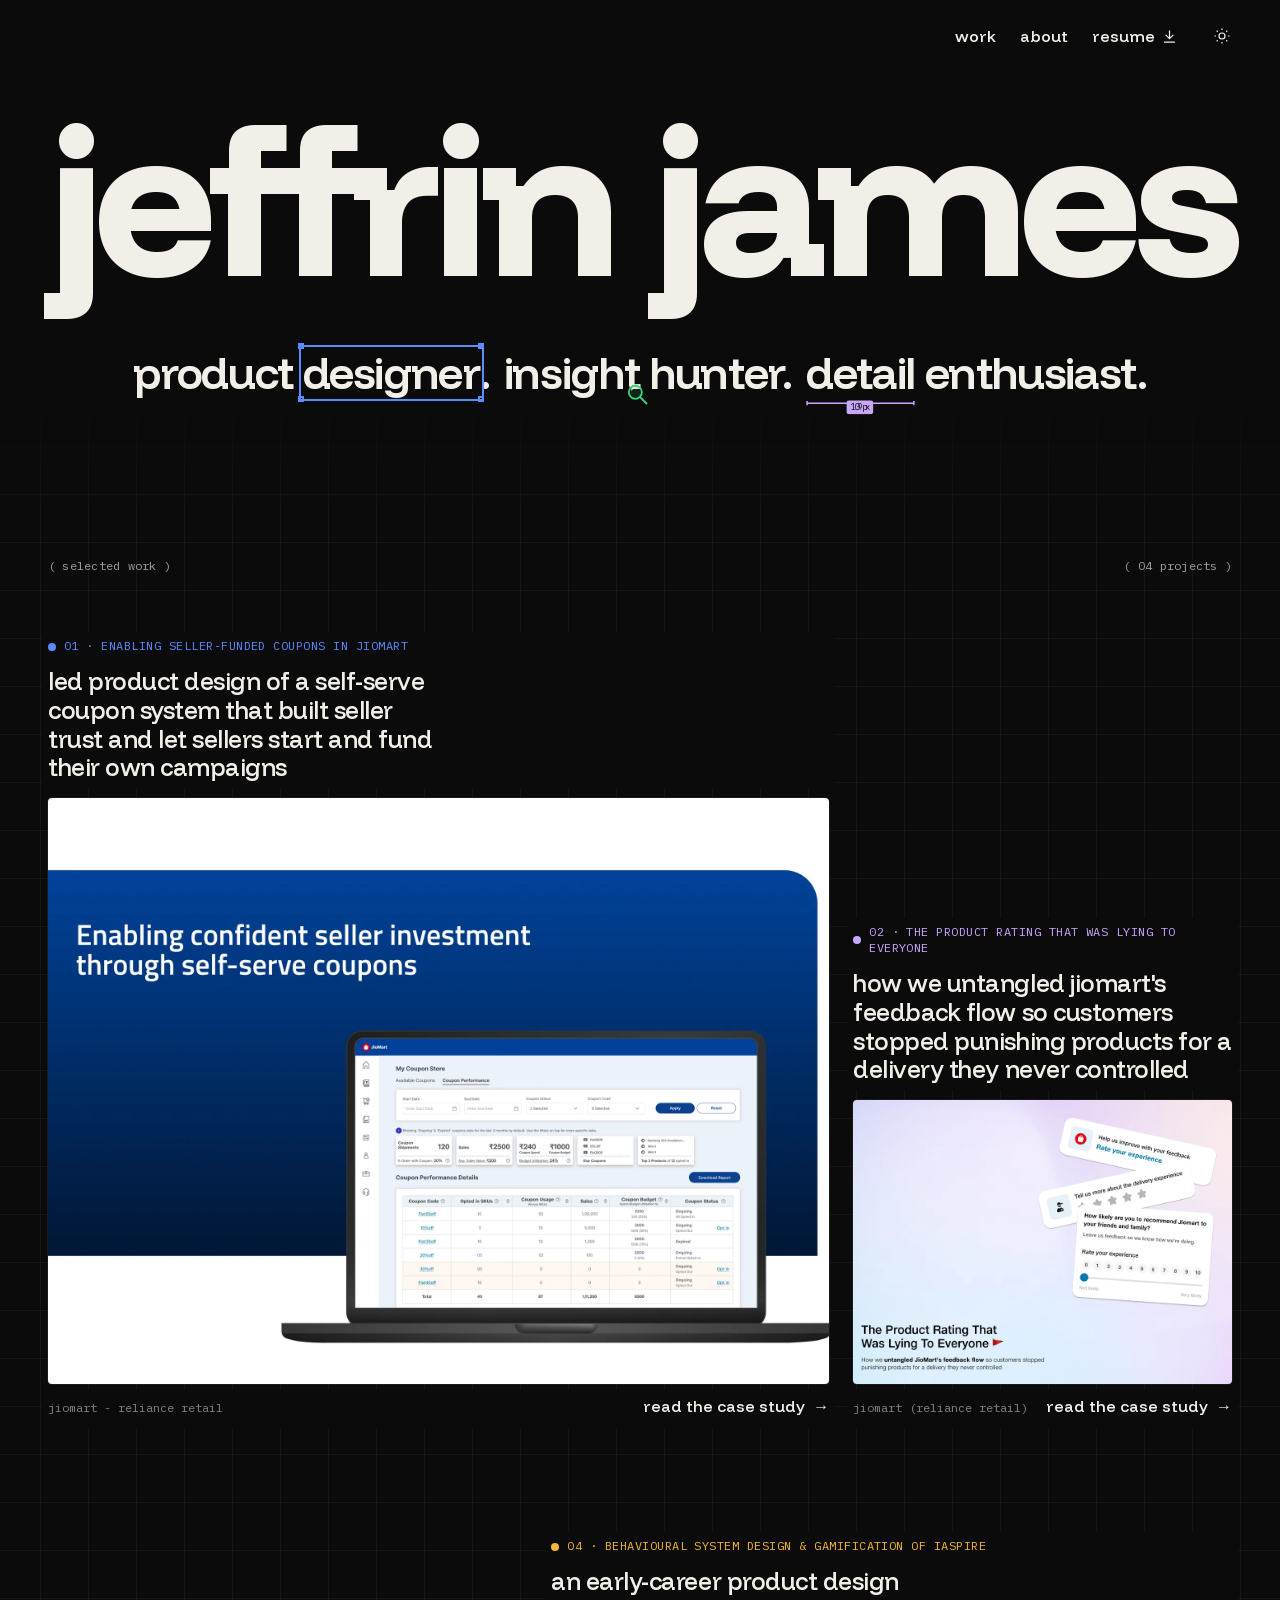
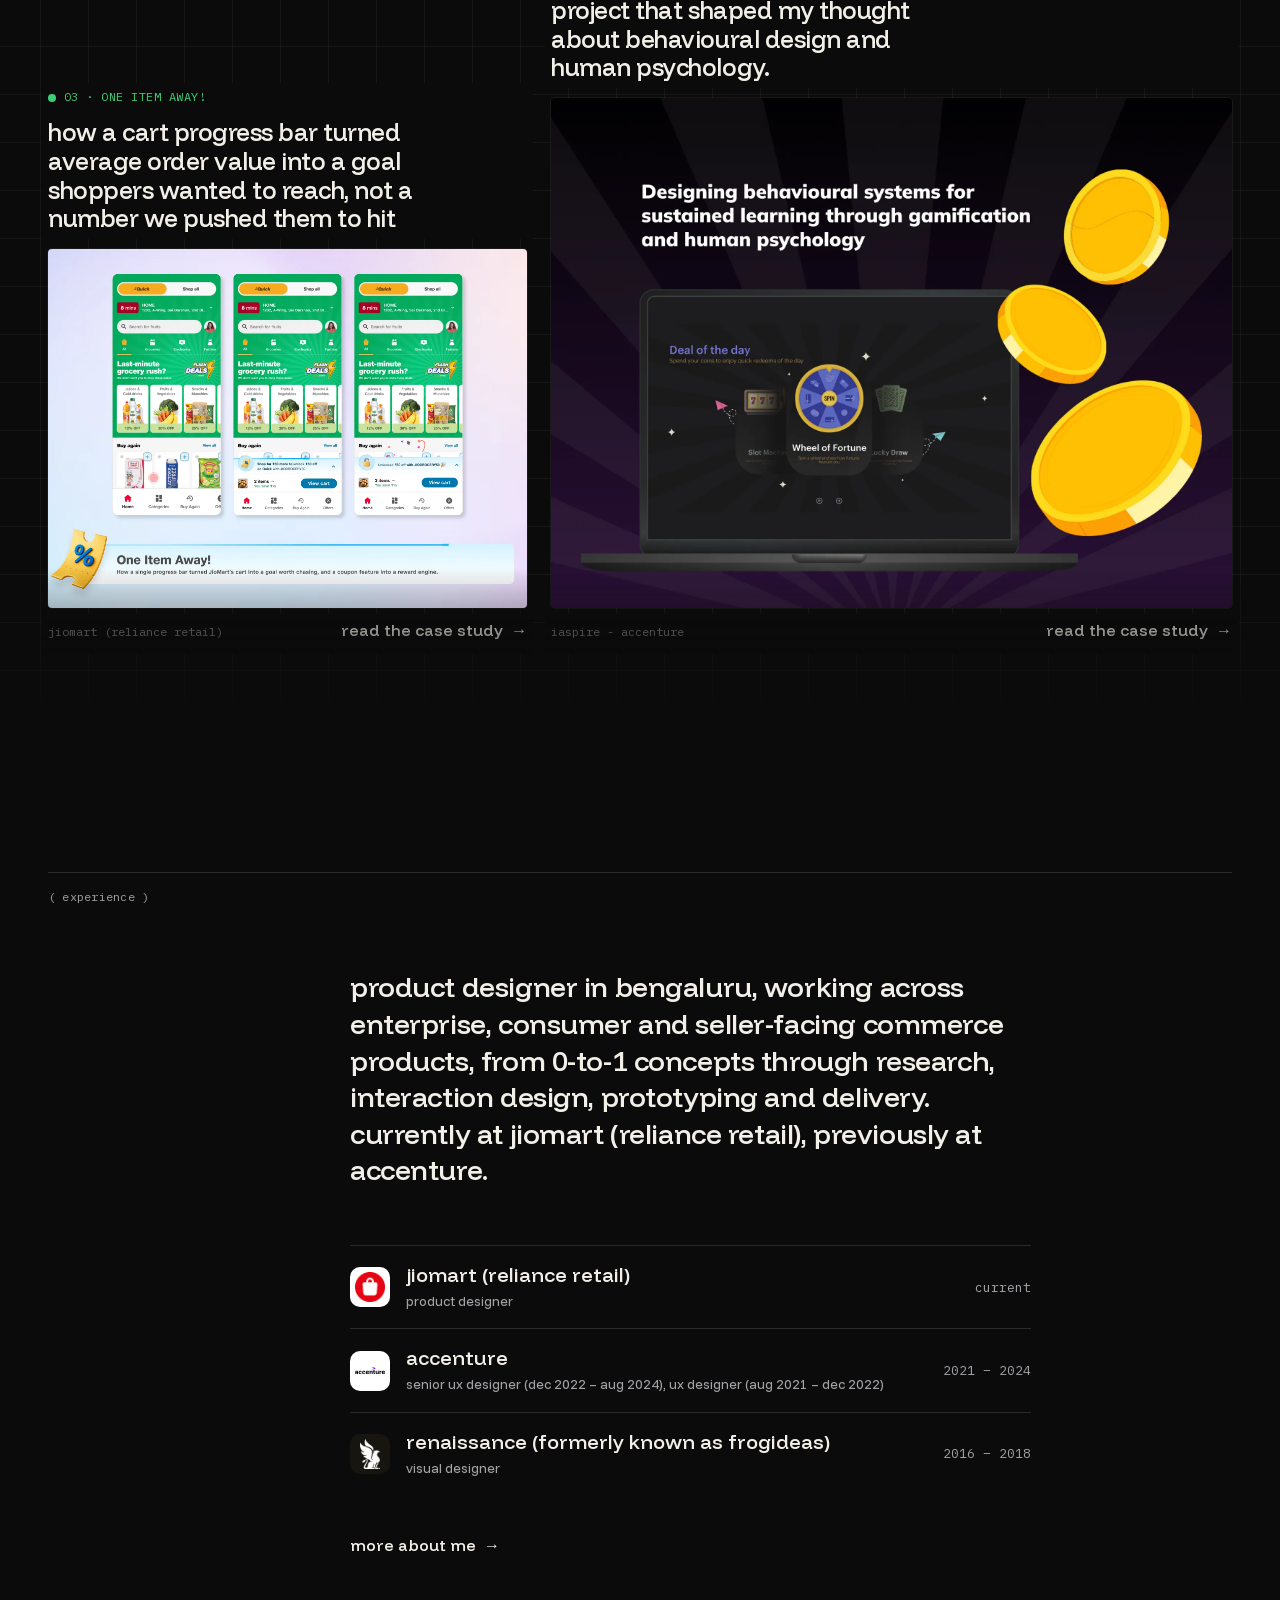
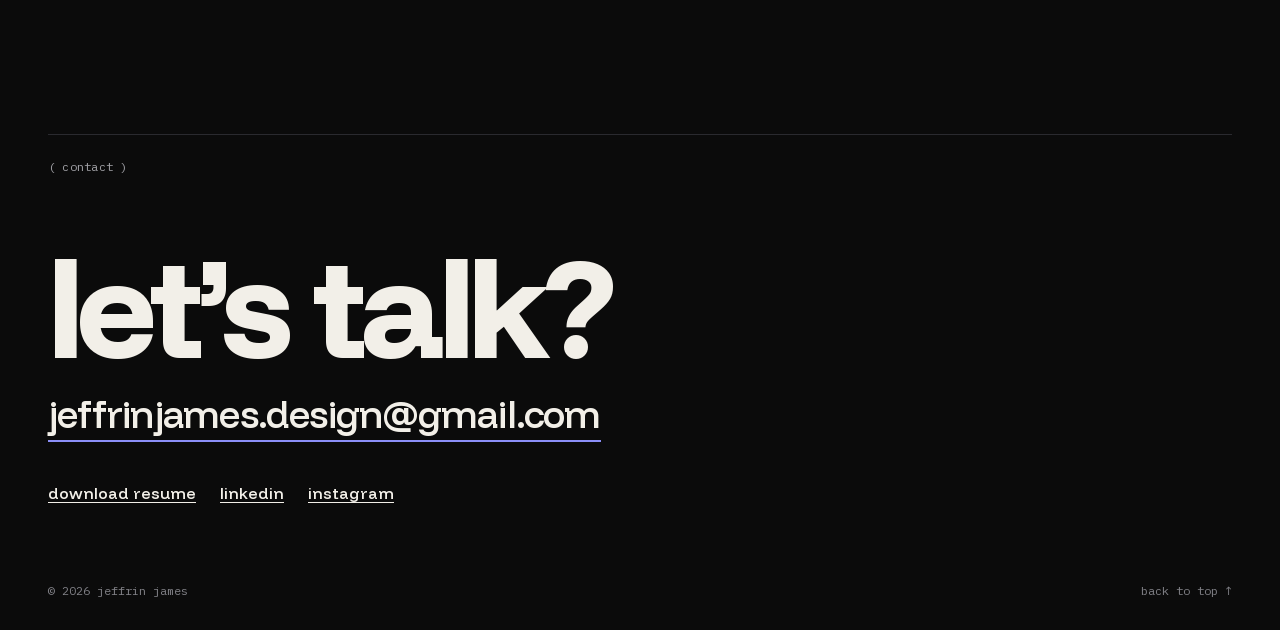
==== commit 614717ed: "Audit fixes: icon, 404, facts, project order, fonts, share images, visitor stats Co-Authored-By: Cla" ====
--- a/index.html
+++ b/index.html
@@ -1,4 +1,4 @@
-<!DOCTYPE html><html lang="en" data-theme="dark"> <head><meta charset="utf-8"><meta name="viewport" content="width=device-width, initial-scale=1"><title>jeffrin james — product designer</title><meta name="description" content="Jeffrin James is a product designer in Bengaluru, India, currently at JioMart (Reliance Retail), designing across enterprise, consumer and seller-facing commerce products."><link rel="canonical" href="https://jeffrinjames.co/"><meta property="og:type" content="profile"><meta property="og:site_name" content="jeffrin james"><meta property="og:title" content="jeffrin james — product designer"><meta property="og:description" content="Jeffrin James is a product designer in Bengaluru, India, currently at JioMart (Reliance Retail), designing across enterprise, consumer and seller-facing commerce products."><meta property="og:url" content="https://jeffrinjames.co/"><meta property="og:image" content="https://jeffrinjames.co/og.png"><meta property="og:image:width" content="1200"><meta property="og:image:height" content="630"><meta name="twitter:card" content="summary_large_image"><script type="application/ld+json">{"@context":"https://schema.org","@type":"Person","@id":"https://jeffrinjames.co/#jeffrin","name":"Jeffrin James","url":"https://jeffrinjames.co/","image":"https://jeffrinjames.co/about/jeffrin.webp","jobTitle":"Product Designer","worksFor":{"@type":"Organization","name":"JioMart (Reliance Retail)"},"address":{"@type":"PostalAddress","addressLocality":"Bengaluru","addressCountry":"IN"},"alumniOf":{"@type":"CollegeOrUniversity","name":"MIT Institute of Design, Pune"},"sameAs":["https://www.linkedin.com/in/jeffrinjames","https://www.instagram.com/jeffrinjames/"]}</script><meta name="theme-color" content="#0b0b0b"><link rel="preconnect" href="https://fonts.googleapis.com"><link rel="preconnect" href="https://fonts.gstatic.com" crossorigin><link href="https://fonts.googleapis.com/css2?family=Funnel+Display:wght@400;500;600;700;800&family=Funnel+Sans:ital,wght@0,400;0,500;0,600;1,400&family=IBM+Plex+Mono:wght@400&family=Shrikhand&display=swap" rel="stylesheet"><script>
+<!DOCTYPE html><html lang="en" data-theme="dark"> <head><meta charset="utf-8"><meta name="viewport" content="width=device-width, initial-scale=1"><title>jeffrin james — product designer</title><meta name="description" content="Jeffrin James is a product designer in Bengaluru, India, currently at JioMart (Reliance Retail), designing across enterprise, consumer and seller-facing commerce products."><link rel="canonical" href="https://jeffrinjames.co/"><meta property="og:type" content="profile"><meta property="og:site_name" content="jeffrin james"><meta property="og:title" content="jeffrin james — product designer"><meta property="og:description" content="Jeffrin James is a product designer in Bengaluru, India, currently at JioMart (Reliance Retail), designing across enterprise, consumer and seller-facing commerce products."><meta property="og:url" content="https://jeffrinjames.co/"><meta property="og:image" content="https://jeffrinjames.co/og.png"><meta property="og:image:width" content="1200"><meta property="og:image:height" content="630"><meta name="twitter:card" content="summary_large_image"><script type="application/ld+json">{"@context":"https://schema.org","@type":"Person","@id":"https://jeffrinjames.co/#jeffrin","name":"Jeffrin James","url":"https://jeffrinjames.co/","image":"https://jeffrinjames.co/about/jeffrin.webp","jobTitle":"Product Designer","worksFor":{"@type":"Organization","name":"JioMart (Reliance Retail)"},"address":{"@type":"PostalAddress","addressLocality":"Bengaluru","addressCountry":"IN"},"alumniOf":{"@type":"CollegeOrUniversity","name":"MIT Institute of Design, Pune"},"sameAs":["https://www.linkedin.com/in/jeffrinjames","https://www.instagram.com/jeffrinjames/"]}</script><meta name="theme-color" content="#0b0b0b"><link rel="icon" href="/favicon.ico" sizes="48x48"><link rel="icon" type="image/png" sizes="96x96" href="/favicon-96.png"><link rel="icon" type="image/png" sizes="32x32" href="/favicon-32.png"><link rel="apple-touch-icon" href="/apple-touch-icon.png"><script>
     (function () {
       var t = 'dark';
       try { t = localStorage.getItem('theme') || 'dark'; } catch (e) {}
@@ -6,5 +6,5 @@
       document.documentElement.classList.add('js');
       try { var n = performance.getEntriesByType('navigation')[0]; if (n && n.type === 'reload' && location.pathname === '/') history.scrollRestoration = 'manual'; } catch (e) {}
     })();
-  </script><link rel="stylesheet" href="/assets/about.BmFR9LK2.css"></head> <body data-home style="--dot:#8b8ff8"> <a class="skip" href="#main">Skip to content</a> <header class="site-header"> <div class="wrap"> <a class="brand" href="/" aria-label="jeffrin james, home"><span class="brand-name">jeffrin james</span></a> <nav class="nav" aria-label="Main"> <a href="/#work">work</a> <a href="/about/">about</a> <a class="resume-link" href="/Jeffrin_James_Resume_Product_Designer.pdf" download title="download resume">resume
-<svg viewBox="0 0 24 24" fill="none" stroke="currentColor" stroke-width="1.7" stroke-linecap="round" stroke-linejoin="round" aria-hidden="true"><path d="M12 4v11M7 10l5 5 5-5M5 20h14"></path></svg> </a> <button class="theme-toggle" type="button" aria-label="Switch to light theme" data-theme-toggle> <svg class="moon" viewBox="0 0 24 24" fill="none" stroke="currentColor" stroke-width="1.6" aria-hidden="true"><path d="M20 14.5A8 8 0 0 1 9.5 4a8 8 0 1 0 10.5 10.5Z"></path></svg> <svg class="sun" viewBox="0 0 24 24" fill="none" stroke="currentColor" stroke-width="1.6" aria-hidden="true"><circle cx="12" cy="12" r="4"></circle><path d="M12 2v2M12 20v2M4.9 4.9l1.4 1.4M17.7 17.7l1.4 1.4M2 12h2M20 12h2M4.9 19.1l1.4-1.4M17.7 6.3l1.4-1.4"></path></svg> </button> </nav> </div> </header> <main id="main">  <section class="hero wrap" aria-labelledby="name"> <h1 class="wordmark" id="name">jeffrin james</h1> <button class="jeff" type="button" data-jeff aria-label="or just jeff. a louder, weirder side of me lives here. opening soon"> <span class="jeff-or">or just</span><span class="jeff-name">jeff</span><span class="jeff-portal" aria-hidden="true"><span class="pt">enter jeff’s world</span><span class="pi">↗</span></span> </button> <div class="hero-meta"> <p class="headline"> <span class="hl">product <span class="frame">designer<i></i><i></i><i></i><i></i></span>.</span> <span class="hl"><span class="loupe">insight<svg viewBox="0 0 48 48" aria-hidden="true"><circle cx="20" cy="20" r="14"></circle><path d="M30.5 30.5 44 44"></path><path class="glint" d="M12 15a9 9 0 0 1 6-5"></path></svg></span> hunter.</span> <span class="hl"><span class="redline" data-measure>detail<svg viewBox="0 0 100 14" preserveAspectRatio="none" aria-hidden="true"><path d="M1 2v10M99 2v10M1 7h98"></path></svg><b></b></span> enthusiast.</span> </p> </div> </section> <section class="section wrap work-sec" id="work" aria-labelledby="work-h"> <div class="section-head"> <h2 class="label" id="work-h">selected work</h2> <span class="label">04 projects</span> </div> <ol class="work-list"> <li class="work-item" style="--dot:#c9a7ff"> <a href="/work/product-rating/" data-cursor="view"> <div class="work-text" data-reveal> <span class="work-num">01 · The Product Rating That Was Lying To Everyone</span> <p class="work-problem">How we untangled JioMart&#39;s feedback flow so customers stopped punishing products for a delivery they never controlled</p> </div> <div class="work-media" data-zoom><img src="/work/rating/card.webp" alt="" width="2000" height="1500" loading="eager" decoding="async"></div> <div class="work-foot"> <span class="work-meta">JioMart (Reliance Retail)</span> <span class="cta">Read the case study <span class="arrow" aria-hidden="true">→</span></span> </div> </a> </li><li class="work-item" style="--dot:#3ccf7a"> <a href="/work/one-item-away/" data-cursor="view"> <div class="work-text" data-reveal> <span class="work-num">02 · One Item Away!</span> <p class="work-problem">How a cart progress bar turned average order value into a goal shoppers wanted to reach, not a number we pushed them to hit</p> </div> <div class="work-media" data-zoom><img src="/work/one-item-away/card.webp" alt="" width="2000" height="1500" loading="eager" decoding="async"></div> <div class="work-foot"> <span class="work-meta">JioMart (Reliance Retail)</span> <span class="cta">Read the case study <span class="arrow" aria-hidden="true">→</span></span> </div> </a> </li><li class="work-item" style="--dot:#f5b82e"> <a href="/work/iaspire/" data-cursor="view"> <div class="work-text" data-reveal> <span class="work-num">03 · Behavioural System Design &amp; Gamification of iAspire</span> <p class="work-problem">An early-career product design project that shaped my thought about behavioural design and human psychology.</p> </div> <div class="work-media" data-zoom><img src="/work/iaspire/card.webp" alt="" width="2000" height="1500" loading="lazy" decoding="async"></div> <div class="work-foot"> <span class="work-meta">iAspire - Accenture</span> <span class="cta">Read the case study <span class="arrow" aria-hidden="true">→</span></span> </div> </a> </li><li class="work-item" style="--dot:#5b8cff"> <a href="/work/seller-coupons/" data-cursor="view"> <div class="work-text" data-reveal> <span class="work-num">04 · Enabling Seller-Funded Coupons in JioMart</span> <p class="work-problem">Led product design of a self-serve coupon system that built seller trust and let sellers start and fund their own campaigns</p> </div> <div class="work-media" data-zoom><img src="/work/seller-coupons/card.webp" alt="" width="2000" height="1500" loading="lazy" decoding="async"></div> <div class="work-foot"> <span class="work-meta">JioMart - Reliance Retail</span> <span class="cta">Read the case study <span class="arrow" aria-hidden="true">→</span></span> </div> </a> </li> </ol> </section> <section class="section wrap" aria-labelledby="exp-h"> <div class="section-head"> <h2 class="label" id="exp-h">experience</h2> </div> <div class="brief" data-reveal> <p>Product designer in Bengaluru, working across enterprise, consumer and seller-facing commerce products, from 0-to-1 concepts through research, interaction design, prototyping and delivery. Currently at JioMart (Reliance Retail), previously at Accenture.</p> <div class="brief-career"><ul class="career"> <li> <span class="logo" style="--tint:var(--c-oia);--logo-bg:#fff"> <img src="/assets/jiomart.G7tVmSpe.png" alt="JioMart (Reliance Retail) logo" width="40" height="40"> </span> <span class="who"><span class="role">JioMart (Reliance Retail)</span><span class="sub">Product Designer</span></span> <span class="when">current</span> </li><li> <span class="logo" style="--tint:var(--c-rating);--logo-bg:#fff"> <img src="/assets/accenture.BRC-jHAb.svg" alt="Accenture logo" width="40" height="40"> </span> <span class="who"><span class="role">Accenture</span><span class="sub">Sr. User Experience Designer</span></span> <span class="when">2021 – 2024</span> </li><li> <span class="logo" style="--tint:var(--c-iaspire);--logo-bg:#16150f"> <img src="/assets/frogideas.Q7ZVMP4q.png" alt="Renaissance (formerly known as FrogIdeas) logo" width="40" height="40"> </span> <span class="who"><span class="role">Renaissance (formerly known as FrogIdeas)</span></span> <span class="when">2016 – 2018</span> </li> </ul></div> <a class="cta" href="/about/">More about me <span class="arrow" aria-hidden="true">→</span></a> </div> </section>  <a class="float-talk" href="#contact" aria-label="get in touch"> <svg viewBox="0 0 100 100" aria-hidden="true"><defs><path id="ring" d="M50 50m-36 0a36 36 0 1 1 72 0a36 36 0 1 1-72 0"></path></defs><text><textPath href="#ring" textLength="224" lengthAdjust="spacing">let’s talk ✦ let’s talk ✦</textPath></text></svg> <span class="talk-arrow" aria-hidden="true">↘</span> </a> </main> <p class="toast" role="status" aria-live="polite"></p> <footer class="site-footer" id="contact"> <div class="wrap"> <div class="footer-top"><span class="label">contact</span></div> <p class="talk">let’s talk?</p> <a class="email" href="mailto:jeffrinjames.design@gmail.com">jeffrinjames.design@gmail.com</a> <div class="footer-links"> <a href="/Jeffrin_James_Resume_Product_Designer.pdf" download>download resume</a> <a href="https://www.linkedin.com/in/jeffrinjames" rel="noopener" target="_blank">LinkedIn</a><a href="https://www.instagram.com/jeffrinjames/" rel="noopener" target="_blank">Instagram</a> </div> <div class="footer-base"> <span>© 2026 jeffrin james</span> <a href="#main" class="to-top">back to top ↑</a> </div> </div> </footer> <script type="module" src="/assets/Base.astro_astro_type_script_index_0_lang.DTvl9XS0.js"></script> </body> </html>+  </script><link rel="stylesheet" href="/assets/about.CB3WPT-3.css"></head> <body data-home style="--dot:#8b8ff8"> <a class="skip" href="#main">Skip to content</a> <header class="site-header"> <div class="wrap"> <a class="brand" href="/" aria-label="jeffrin james, home"><span class="brand-name">jeffrin james</span></a> <nav class="nav" aria-label="Main"> <a href="/#work">work</a> <a href="/about/">about</a> <a class="resume-link" href="/Jeffrin_James_Resume_Product_Designer.pdf" download title="download resume">resume
+<svg viewBox="0 0 24 24" fill="none" stroke="currentColor" stroke-width="1.7" stroke-linecap="round" stroke-linejoin="round" aria-hidden="true"><path d="M12 4v11M7 10l5 5 5-5M5 20h14"></path></svg> </a> <button class="theme-toggle" type="button" aria-label="Switch to light theme" data-theme-toggle> <svg class="moon" viewBox="0 0 24 24" fill="none" stroke="currentColor" stroke-width="1.6" aria-hidden="true"><path d="M20 14.5A8 8 0 0 1 9.5 4a8 8 0 1 0 10.5 10.5Z"></path></svg> <svg class="sun" viewBox="0 0 24 24" fill="none" stroke="currentColor" stroke-width="1.6" aria-hidden="true"><circle cx="12" cy="12" r="4"></circle><path d="M12 2v2M12 20v2M4.9 4.9l1.4 1.4M17.7 17.7l1.4 1.4M2 12h2M20 12h2M4.9 19.1l1.4-1.4M17.7 6.3l1.4-1.4"></path></svg> </button> </nav> </div> </header> <main id="main">  <section class="hero wrap" aria-labelledby="name"> <h1 class="wordmark" id="name">jeffrin james</h1>  <div class="hero-meta"> <p class="headline"> <span class="hl">product <span class="frame">designer<i></i><i></i><i></i><i></i></span>.</span> <span class="hl"><span class="loupe">insight<svg viewBox="0 0 48 48" aria-hidden="true"><circle cx="20" cy="20" r="14"></circle><path d="M30.5 30.5 44 44"></path><path class="glint" d="M12 15a9 9 0 0 1 6-5"></path></svg></span> hunter.</span> <span class="hl"><span class="redline" data-measure>detail<svg viewBox="0 0 100 14" preserveAspectRatio="none" aria-hidden="true"><path d="M1 2v10M99 2v10M1 7h98"></path></svg><b></b></span> enthusiast.</span> </p> </div> </section> <section class="section wrap work-sec" id="work" aria-labelledby="work-h"> <div class="section-head"> <h2 class="label" id="work-h">selected work</h2> <span class="label">04 projects</span> </div> <ol class="work-list"> <li class="work-item" style="--dot:#5b8cff"> <a href="/work/seller-coupons/" data-cursor="view"> <div class="work-text" data-reveal> <span class="work-num">01 · Enabling Seller-Funded Coupons in JioMart</span> <p class="work-problem">Led product design of a self-serve coupon system that built seller trust and let sellers start and fund their own campaigns</p> </div> <div class="work-media" data-zoom><img src="/work/seller-coupons/card.webp" alt="" width="2000" height="1500" loading="eager" decoding="async"></div> <div class="work-foot"> <span class="work-meta">JioMart - Reliance Retail</span> <span class="cta">Read the case study <span class="arrow" aria-hidden="true">→</span></span> </div> </a> </li><li class="work-item" style="--dot:#c9a7ff"> <a href="/work/product-rating/" data-cursor="view"> <div class="work-text" data-reveal> <span class="work-num">02 · The Product Rating That Was Lying To Everyone</span> <p class="work-problem">How we untangled JioMart&#39;s feedback flow so customers stopped punishing products for a delivery they never controlled</p> </div> <div class="work-media" data-zoom><img src="/work/rating/card.webp" alt="" width="2000" height="1500" loading="eager" decoding="async"></div> <div class="work-foot"> <span class="work-meta">JioMart (Reliance Retail)</span> <span class="cta">Read the case study <span class="arrow" aria-hidden="true">→</span></span> </div> </a> </li><li class="work-item" style="--dot:#3ccf7a"> <a href="/work/one-item-away/" data-cursor="view"> <div class="work-text" data-reveal> <span class="work-num">03 · One Item Away!</span> <p class="work-problem">How a cart progress bar turned average order value into a goal shoppers wanted to reach, not a number we pushed them to hit</p> </div> <div class="work-media" data-zoom><img src="/work/one-item-away/card.webp" alt="" width="2000" height="1500" loading="lazy" decoding="async"></div> <div class="work-foot"> <span class="work-meta">JioMart (Reliance Retail)</span> <span class="cta">Read the case study <span class="arrow" aria-hidden="true">→</span></span> </div> </a> </li><li class="work-item" style="--dot:#f5b82e"> <a href="/work/iaspire/" data-cursor="view"> <div class="work-text" data-reveal> <span class="work-num">04 · Behavioural System Design &amp; Gamification of iAspire</span> <p class="work-problem">An early-career product design project that shaped my thought about behavioural design and human psychology.</p> </div> <div class="work-media" data-zoom><img src="/work/iaspire/card.webp" alt="" width="2000" height="1500" loading="lazy" decoding="async"></div> <div class="work-foot"> <span class="work-meta">iAspire - Accenture</span> <span class="cta">Read the case study <span class="arrow" aria-hidden="true">→</span></span> </div> </a> </li> </ol> </section> <section class="section wrap" aria-labelledby="exp-h"> <div class="section-head"> <h2 class="label" id="exp-h">experience</h2> </div> <div class="brief" data-reveal> <p>Product designer in Bengaluru, working across enterprise, consumer and seller-facing commerce products, from 0-to-1 concepts through research, interaction design, prototyping and delivery. Currently at JioMart (Reliance Retail), previously at Accenture.</p> <div class="brief-career"><ul class="career"> <li> <span class="logo" style="--tint:var(--c-oia);--logo-bg:#fff"> <img src="/assets/jiomart.G7tVmSpe.png" alt="JioMart (Reliance Retail) logo" width="40" height="40"> </span> <span class="who"><span class="role">JioMart (Reliance Retail)</span><span class="sub">Product Designer</span></span> <span class="when">current</span> </li><li> <span class="logo" style="--tint:var(--c-rating);--logo-bg:#fff"> <img src="/assets/accenture.BRC-jHAb.svg" alt="Accenture logo" width="40" height="40"> </span> <span class="who"><span class="role">Accenture</span><span class="sub">Senior UX Designer (Dec 2022 – Aug 2024), UX Designer (Aug 2021 – Dec 2022)</span></span> <span class="when">2021 – 2024</span> </li><li> <span class="logo" style="--tint:var(--c-iaspire);--logo-bg:#16150f"> <img src="/assets/frogideas.Q7ZVMP4q.png" alt="Renaissance (formerly known as FrogIdeas) logo" width="40" height="40"> </span> <span class="who"><span class="role">Renaissance (formerly known as FrogIdeas)</span><span class="sub">Visual Designer</span></span> <span class="when">2016 – 2018</span> </li> </ul></div> <a class="cta" href="/about/">More about me <span class="arrow" aria-hidden="true">→</span></a> </div> </section>  <a class="float-talk" href="#contact" aria-label="get in touch"> <svg viewBox="0 0 100 100" aria-hidden="true"><defs><path id="ring" d="M50 50m-36 0a36 36 0 1 1 72 0a36 36 0 1 1-72 0"></path></defs><text><textPath href="#ring" textLength="224" lengthAdjust="spacing">let’s talk ✦ let’s talk ✦</textPath></text></svg> <span class="talk-arrow" aria-hidden="true">↘</span> </a> </main> <p class="toast" role="status" aria-live="polite"></p> <footer class="site-footer" id="contact"> <div class="wrap"> <div class="footer-top"><span class="label">contact</span></div> <p class="talk">let’s talk?</p> <a class="email" href="mailto:jeffrinjames.design@gmail.com">jeffrinjames.design@gmail.com</a> <div class="footer-links"> <a href="/Jeffrin_James_Resume_Product_Designer.pdf" download>download resume</a> <a href="https://www.linkedin.com/in/jeffrinjames" rel="noopener" target="_blank">LinkedIn</a><a href="https://www.instagram.com/jeffrinjames/" rel="noopener" target="_blank">Instagram</a> </div> <div class="footer-base"> <span>© 2026 jeffrin james</span> <a href="#main" class="to-top">back to top ↑</a> </div> </div> </footer> <script type="module" src="/assets/Base.astro_astro_type_script_index_0_lang.DTvl9XS0.js"></script> <script data-goatcounter="https://jeffrinjames.goatcounter.com/count" async src="https://gc.zgo.at/count.js"></script> </body> </html>
--- a/assets/about.CB3WPT-3.css
+++ b/assets/about.CB3WPT-3.css
@@ -0,0 +1 @@
+@font-face{font-family:Funnel Display;font-style:normal;font-weight:400;font-display:swap;src:url(/fonts/funnel-display-4ba485b2.woff2) format("woff2");unicode-range:U+0100-02BA,U+02BD-02C5,U+02C7-02CC,U+02CE-02D7,U+02DD-02FF,U+0304,U+0308,U+0329,U+1D00-1DBF,U+1E00-1E9F,U+1EF2-1EFF,U+2020,U+20A0-20AB,U+20AD-20C4,U+2113,U+2C60-2C7F,U+A720-A7FF}@font-face{font-family:Funnel Display;font-style:normal;font-weight:400;font-display:swap;src:url(/fonts/funnel-display-bc869af7.woff2) format("woff2");unicode-range:U+0000-00FF,U+0131,U+0152-0153,U+02BB-02BC,U+02C6,U+02DA,U+02DC,U+0304,U+0308,U+0329,U+2000-206F,U+20AC,U+2122,U+2191,U+2193,U+2212,U+2215,U+FEFF,U+FFFD}@font-face{font-family:Funnel Display;font-style:normal;font-weight:500;font-display:swap;src:url(/fonts/funnel-display-4ba485b2.woff2) format("woff2");unicode-range:U+0100-02BA,U+02BD-02C5,U+02C7-02CC,U+02CE-02D7,U+02DD-02FF,U+0304,U+0308,U+0329,U+1D00-1DBF,U+1E00-1E9F,U+1EF2-1EFF,U+2020,U+20A0-20AB,U+20AD-20C4,U+2113,U+2C60-2C7F,U+A720-A7FF}@font-face{font-family:Funnel Display;font-style:normal;font-weight:500;font-display:swap;src:url(/fonts/funnel-display-bc869af7.woff2) format("woff2");unicode-range:U+0000-00FF,U+0131,U+0152-0153,U+02BB-02BC,U+02C6,U+02DA,U+02DC,U+0304,U+0308,U+0329,U+2000-206F,U+20AC,U+2122,U+2191,U+2193,U+2212,U+2215,U+FEFF,U+FFFD}@font-face{font-family:Funnel Display;font-style:normal;font-weight:600;font-display:swap;src:url(/fonts/funnel-display-4ba485b2.woff2) format("woff2");unicode-range:U+0100-02BA,U+02BD-02C5,U+02C7-02CC,U+02CE-02D7,U+02DD-02FF,U+0304,U+0308,U+0329,U+1D00-1DBF,U+1E00-1E9F,U+1EF2-1EFF,U+2020,U+20A0-20AB,U+20AD-20C4,U+2113,U+2C60-2C7F,U+A720-A7FF}@font-face{font-family:Funnel Display;font-style:normal;font-weight:600;font-display:swap;src:url(/fonts/funnel-display-bc869af7.woff2) format("woff2");unicode-range:U+0000-00FF,U+0131,U+0152-0153,U+02BB-02BC,U+02C6,U+02DA,U+02DC,U+0304,U+0308,U+0329,U+2000-206F,U+20AC,U+2122,U+2191,U+2193,U+2212,U+2215,U+FEFF,U+FFFD}@font-face{font-family:Funnel Display;font-style:normal;font-weight:700;font-display:swap;src:url(/fonts/funnel-display-4ba485b2.woff2) format("woff2");unicode-range:U+0100-02BA,U+02BD-02C5,U+02C7-02CC,U+02CE-02D7,U+02DD-02FF,U+0304,U+0308,U+0329,U+1D00-1DBF,U+1E00-1E9F,U+1EF2-1EFF,U+2020,U+20A0-20AB,U+20AD-20C4,U+2113,U+2C60-2C7F,U+A720-A7FF}@font-face{font-family:Funnel Display;font-style:normal;font-weight:700;font-display:swap;src:url(/fonts/funnel-display-bc869af7.woff2) format("woff2");unicode-range:U+0000-00FF,U+0131,U+0152-0153,U+02BB-02BC,U+02C6,U+02DA,U+02DC,U+0304,U+0308,U+0329,U+2000-206F,U+20AC,U+2122,U+2191,U+2193,U+2212,U+2215,U+FEFF,U+FFFD}@font-face{font-family:Funnel Display;font-style:normal;font-weight:800;font-display:swap;src:url(/fonts/funnel-display-4ba485b2.woff2) format("woff2");unicode-range:U+0100-02BA,U+02BD-02C5,U+02C7-02CC,U+02CE-02D7,U+02DD-02FF,U+0304,U+0308,U+0329,U+1D00-1DBF,U+1E00-1E9F,U+1EF2-1EFF,U+2020,U+20A0-20AB,U+20AD-20C4,U+2113,U+2C60-2C7F,U+A720-A7FF}@font-face{font-family:Funnel Display;font-style:normal;font-weight:800;font-display:swap;src:url(/fonts/funnel-display-bc869af7.woff2) format("woff2");unicode-range:U+0000-00FF,U+0131,U+0152-0153,U+02BB-02BC,U+02C6,U+02DA,U+02DC,U+0304,U+0308,U+0329,U+2000-206F,U+20AC,U+2122,U+2191,U+2193,U+2212,U+2215,U+FEFF,U+FFFD}@font-face{font-family:Funnel Sans;font-style:italic;font-weight:400;font-display:swap;src:url(/fonts/funnel-sans-475cc81b.woff2) format("woff2");unicode-range:U+0100-02BA,U+02BD-02C5,U+02C7-02CC,U+02CE-02D7,U+02DD-02FF,U+0304,U+0308,U+0329,U+1D00-1DBF,U+1E00-1E9F,U+1EF2-1EFF,U+2020,U+20A0-20AB,U+20AD-20C4,U+2113,U+2C60-2C7F,U+A720-A7FF}@font-face{font-family:Funnel Sans;font-style:italic;font-weight:400;font-display:swap;src:url(/fonts/funnel-sans-462fa5ec.woff2) format("woff2");unicode-range:U+0000-00FF,U+0131,U+0152-0153,U+02BB-02BC,U+02C6,U+02DA,U+02DC,U+0304,U+0308,U+0329,U+2000-206F,U+20AC,U+2122,U+2191,U+2193,U+2212,U+2215,U+FEFF,U+FFFD}@font-face{font-family:Funnel Sans;font-style:normal;font-weight:400;font-display:swap;src:url(/fonts/funnel-sans-2bccc289.woff2) format("woff2");unicode-range:U+0100-02BA,U+02BD-02C5,U+02C7-02CC,U+02CE-02D7,U+02DD-02FF,U+0304,U+0308,U+0329,U+1D00-1DBF,U+1E00-1E9F,U+1EF2-1EFF,U+2020,U+20A0-20AB,U+20AD-20C4,U+2113,U+2C60-2C7F,U+A720-A7FF}@font-face{font-family:Funnel Sans;font-style:normal;font-weight:400;font-display:swap;src:url(/fonts/funnel-sans-5c732834.woff2) format("woff2");unicode-range:U+0000-00FF,U+0131,U+0152-0153,U+02BB-02BC,U+02C6,U+02DA,U+02DC,U+0304,U+0308,U+0329,U+2000-206F,U+20AC,U+2122,U+2191,U+2193,U+2212,U+2215,U+FEFF,U+FFFD}@font-face{font-family:Funnel Sans;font-style:normal;font-weight:500;font-display:swap;src:url(/fonts/funnel-sans-2bccc289.woff2) format("woff2");unicode-range:U+0100-02BA,U+02BD-02C5,U+02C7-02CC,U+02CE-02D7,U+02DD-02FF,U+0304,U+0308,U+0329,U+1D00-1DBF,U+1E00-1E9F,U+1EF2-1EFF,U+2020,U+20A0-20AB,U+20AD-20C4,U+2113,U+2C60-2C7F,U+A720-A7FF}@font-face{font-family:Funnel Sans;font-style:normal;font-weight:500;font-display:swap;src:url(/fonts/funnel-sans-5c732834.woff2) format("woff2");unicode-range:U+0000-00FF,U+0131,U+0152-0153,U+02BB-02BC,U+02C6,U+02DA,U+02DC,U+0304,U+0308,U+0329,U+2000-206F,U+20AC,U+2122,U+2191,U+2193,U+2212,U+2215,U+FEFF,U+FFFD}@font-face{font-family:Funnel Sans;font-style:normal;font-weight:600;font-display:swap;src:url(/fonts/funnel-sans-2bccc289.woff2) format("woff2");unicode-range:U+0100-02BA,U+02BD-02C5,U+02C7-02CC,U+02CE-02D7,U+02DD-02FF,U+0304,U+0308,U+0329,U+1D00-1DBF,U+1E00-1E9F,U+1EF2-1EFF,U+2020,U+20A0-20AB,U+20AD-20C4,U+2113,U+2C60-2C7F,U+A720-A7FF}@font-face{font-family:Funnel Sans;font-style:normal;font-weight:600;font-display:swap;src:url(/fonts/funnel-sans-5c732834.woff2) format("woff2");unicode-range:U+0000-00FF,U+0131,U+0152-0153,U+02BB-02BC,U+02C6,U+02DA,U+02DC,U+0304,U+0308,U+0329,U+2000-206F,U+20AC,U+2122,U+2191,U+2193,U+2212,U+2215,U+FEFF,U+FFFD}@font-face{font-family:IBM Plex Mono;font-style:normal;font-weight:400;font-display:swap;src:url(/fonts/ibm-plex-mono-95db3d82.woff2) format("woff2");unicode-range:U+0100-02BA,U+02BD-02C5,U+02C7-02CC,U+02CE-02D7,U+02DD-02FF,U+0304,U+0308,U+0329,U+1D00-1DBF,U+1E00-1E9F,U+1EF2-1EFF,U+2020,U+20A0-20AB,U+20AD-20C4,U+2113,U+2C60-2C7F,U+A720-A7FF}@font-face{font-family:IBM Plex Mono;font-style:normal;font-weight:400;font-display:swap;src:url(/fonts/ibm-plex-mono-171e02a4.woff2) format("woff2");unicode-range:U+0000-00FF,U+0131,U+0152-0153,U+02BB-02BC,U+02C6,U+02DA,U+02DC,U+0304,U+0308,U+0329,U+2000-206F,U+20AC,U+2122,U+2191,U+2193,U+2212,U+2215,U+FEFF,U+FFFD}:root{--font-display: "Funnel Display", "Helvetica Neue", Arial, sans-serif;--font-body: "Funnel Sans", "Helvetica Neue", Arial, sans-serif;--font-mono: "IBM Plex Mono", ui-monospace, monospace;--s1: 4px;--s2: 8px;--s3: 12px;--s4: 16px;--s5: 24px;--s6: 32px;--s7: 48px;--s8: 64px;--s9: 80px;--s10: 112px;--s11: 144px;--gutter: clamp(16px, 4vw, 48px);--max: 1440px;--measure: 40rem;--ease: cubic-bezier(.2, .7, .1, 1);--t-fast: .18s;--t-med: .42s}:root,[data-theme=dark]{color-scheme:dark;--bg: #0b0b0b;--surface: #141416;--surface-2: #1c1c20;--text: #f2efe8;--muted: #a3a3a8;--faint: #828288;--rule: #2a2a2f;--focus: #a5b4fc;--accent: #8b8ff8;--img-ring: rgba(255, 255, 255, .06)}[data-theme=light]{color-scheme:light;--bg: #efebe3;--surface: #e6e1d6;--surface-2: #dcd6c9;--text: #16150f;--muted: #55524a;--faint: #6a665c;--rule: #cfc8b9;--focus: #3730a3;--accent: #4338ca;--img-ring: rgba(22, 21, 15, .08)}*,*:before,*:after{box-sizing:border-box}html{-webkit-text-size-adjust:100%;scroll-behavior:smooth}body{margin:0;background:var(--bg);color:var(--text);font:400 1.0625rem/1.6 var(--font-body);-webkit-font-smoothing:antialiased;text-rendering:optimizeLegibility;overflow-x:hidden}img{display:block;max-width:100%;height:auto}a{color:inherit;text-decoration-thickness:1px;text-underline-offset:.2em}::selection{background:var(--accent);color:var(--bg)}:focus-visible{outline:2px solid var(--focus);outline-offset:3px;border-radius:2px}h1,h2,h3,h4{margin:0;font-weight:600}p{margin:0}.skip{position:absolute;left:-9999px;top:0}.skip:focus{left:var(--gutter);top:var(--s3);z-index:100;background:var(--text);color:var(--bg);padding:var(--s2) var(--s3)}.wrap{width:100%;max-width:var(--max);margin:0 auto;padding:0 var(--gutter)}.label{font:400 .75rem/1.4 var(--font-mono);letter-spacing:.02em;text-transform:lowercase;color:var(--muted)}.label:before{content:"( "}.label:after{content:" )"}.site-header{position:fixed;inset:0 0 auto;z-index:50;padding:var(--s4) 0;background:linear-gradient(var(--bg) 40%,transparent)}.site-header .wrap{display:flex;align-items:center;justify-content:space-between;gap:var(--s4)}.brand{font:800 1.375rem/.82 var(--font-display);letter-spacing:-.055em;text-decoration:none;display:inline-block;white-space:nowrap;transition:opacity var(--t-med) var(--ease),transform var(--t-med) var(--ease)}[data-home] .site-header:not(.is-scrolled) .brand{opacity:0;transform:translateY(-6px);pointer-events:none}.nav{display:flex;align-items:center;gap:clamp(var(--s4),3vw,var(--s6))}.nav a{font:500 1rem/1 var(--font-display);text-decoration:none;padding:var(--s2) 0;background:linear-gradient(currentColor,currentColor) 0 100% / 0 1px no-repeat;transition:background-size var(--t-fast) var(--ease)}.nav a:hover,.nav a[aria-current=page]{background-size:100% 1px}.theme-toggle{display:inline-grid;place-items:center;width:40px;height:40px;margin-right:-8px;border:0;background:none;color:inherit;cursor:pointer;border-radius:50%}.theme-toggle svg{width:18px;height:18px}.theme-toggle .moon{display:none}[data-theme=light] .theme-toggle .moon{display:block}[data-theme=light] .theme-toggle .sun{display:none}.pixels{position:fixed;inset:0;z-index:90;display:grid;pointer-events:none}.pixels i{display:block;opacity:0}.hero{padding-top:clamp(88px,12vh,140px)}.wordmark{font:800 clamp(3.5rem,15.6vw,15.5rem)/.82 var(--font-display);letter-spacing:-.055em;margin-left:-.04em;white-space:nowrap}.hero-meta{display:grid;grid-template-columns:repeat(12,1fr);gap:var(--s5);margin-top:clamp(var(--s7),8vw,var(--s10));align-items:start}.hero-meta .label{grid-column:1 / span 3;padding-top:.55em}.statement{grid-column:4 / span 9;font:500 clamp(1.5rem,2.9vw,2.6rem)/1.18 var(--font-display);letter-spacing:-.02em}.currently{grid-column:4 / span 6;color:var(--muted);margin-top:var(--s5);max-width:36rem}.section{padding-top:clamp(var(--s9),12vw,var(--s11))}.section-head{display:flex;align-items:baseline;justify-content:space-between;border-top:1px solid var(--rule);padding-top:var(--s4);margin-bottom:clamp(var(--s6),5vw,var(--s8))}.work-list{list-style:none;margin:0;padding:0;display:grid;gap:clamp(var(--s8),9vw,var(--s11))}.work-item a{display:grid;grid-template-columns:repeat(12,1fr);gap:var(--s5);text-decoration:none;align-items:end}.work-media{grid-column:1 / span 7;overflow:hidden;border-radius:6px;box-shadow:0 0 0 1px var(--img-ring);background:var(--surface)}.work-media img{width:100%;aspect-ratio:4 / 3;object-fit:cover;transition:transform .9s var(--ease)}.work-item a:hover .work-media img{transform:scale(1.025)}.work-text{grid-column:9 / span 4;display:grid;gap:var(--s4);padding-bottom:var(--s2)}.work-num{font:400 .75rem var(--font-mono);color:var(--muted);display:flex;align-items:center;gap:var(--s2)}.work-num:before{content:"";width:8px;height:8px;border-radius:50%;background:var(--dot)}.work-problem{font:500 clamp(1.25rem,1.9vw,1.75rem)/1.22 var(--font-display);letter-spacing:-.015em}.work-title{color:var(--muted);font-size:1rem}.work-meta{font:400 .75rem/1.5 var(--font-mono);color:var(--faint)}.cta{font:500 1rem var(--font-display);display:inline-flex;gap:var(--s2);align-items:center}.cta .arrow{transition:transform var(--t-fast) var(--ease)}a:hover .cta .arrow,.cta:hover .arrow{transform:translate(4px)}.specimens{display:grid;grid-auto-flow:column;grid-auto-columns:minmax(280px,34%);gap:var(--s5);overflow-x:auto;scroll-snap-type:x mandatory;padding:0 var(--gutter) var(--s4);margin:0 calc(var(--gutter) * -1);scrollbar-width:thin;scrollbar-color:var(--rule) transparent}.specimen{scroll-snap-align:start;text-decoration:none;display:grid;gap:var(--s3)}.specimen figure{margin:0;border-radius:6px;overflow:hidden;background:var(--surface);box-shadow:0 0 0 1px var(--img-ring)}.specimen img{width:100%;aspect-ratio:16 / 10;object-fit:cover;object-position:center;transition:transform .9s var(--ease)}.specimen:hover img{transform:scale(1.03)}.specimen figcaption{display:none}.specimen-cap{font-size:.9375rem;color:var(--muted)}.specimen-cap strong{color:var(--text);font-weight:500}.principles{list-style:none;margin:0;padding:0}.principles li{border-top:1px solid var(--rule)}.principles a{display:grid;grid-template-columns:repeat(12,1fr);gap:var(--s5);padding:var(--s6) 0;text-decoration:none;align-items:baseline}.principles q{grid-column:1 / span 9;quotes:none;font:500 clamp(1.5rem,3.4vw,3rem)/1.1 var(--font-display);letter-spacing:-.025em}.principles .from{grid-column:10 / span 3;justify-self:end;text-align:right;font:400 .75rem/1.5 var(--font-mono);color:var(--muted)}.principles a:hover q{color:var(--dot)}.brief{display:grid;grid-template-columns:repeat(12,1fr);gap:var(--s5)}.brief p{grid-column:4 / span 7;font:500 clamp(1.25rem,2.2vw,1.9rem)/1.3 var(--font-display);letter-spacing:-.015em}.brief .cta{grid-column:4 / span 4;margin-top:var(--s4);text-decoration:none}.site-footer{margin-top:clamp(var(--s10),14vw,200px);padding-bottom:var(--s6)}.footer-top{border-top:1px solid var(--rule);padding-top:var(--s4)}.talk{font:800 clamp(3rem,11vw,10.5rem)/.9 var(--font-display);letter-spacing:-.05em;margin:clamp(var(--s6),5vw,var(--s8)) 0 var(--s5)}.email{font:500 clamp(1.25rem,3vw,2.5rem)/1.1 var(--font-display);letter-spacing:-.02em;text-decoration:none;background:linear-gradient(var(--accent),var(--accent)) 0 100% / 100% 2px no-repeat;padding-bottom:4px;transition:background-size var(--t-med) var(--ease);overflow-wrap:anywhere}.email:hover{background-size:0 2px;background-position:100% 100%}.footer-links{display:flex;flex-wrap:wrap;gap:var(--s5);margin-top:var(--s7)}.footer-links a{font:500 1rem var(--font-display)}.footer-base{display:flex;justify-content:space-between;gap:var(--s4);margin-top:var(--s9);font:400 .75rem var(--font-mono);color:var(--faint)}.cs-head{padding-top:clamp(112px,16vh,168px)}.cs-title{font:800 clamp(2.5rem,7.2vw,6.75rem)/.95 var(--font-display);letter-spacing:-.045em;max-width:15ch;margin-top:var(--s5)}.cs-intro{font:500 clamp(1.25rem,2.2vw,1.875rem)/1.25 var(--font-display);letter-spacing:-.015em;color:var(--muted);max-width:34ch;margin-top:var(--s6)}.cs-meta{display:flex;flex-wrap:wrap;gap:var(--s2) var(--s6);margin-top:var(--s7);padding-top:var(--s4);border-top:1px solid var(--rule);font:400 .8125rem/1.5 var(--font-mono);color:var(--muted)}.cs-meta dt{color:var(--faint)}.cs-meta dd{margin:0;color:var(--text)}.cs-meta div{display:grid;gap:2px}.cs-hero{margin-top:clamp(var(--s7),6vw,var(--s9));border-radius:8px;overflow:hidden;box-shadow:0 0 0 1px var(--img-ring)}.cs-hero img{width:100%;aspect-ratio:4 / 3;object-fit:cover;max-height:86vh}.prose{max-width:var(--measure);margin:clamp(var(--s8),8vw,var(--s10)) auto 0;font-size:1.125rem;color:var(--muted)}.prose>*+*{margin-top:1.1em}.prose strong{color:var(--text);font-weight:600}.prose hr{border:0;border-top:1px solid var(--rule);margin:var(--s9) 0}.prose hr+h2{margin-top:0!important}.prose h2 .ch{font:400 .75rem/1 var(--font-mono);color:var(--muted);letter-spacing:.02em;text-transform:lowercase}.prose h2{color:var(--text);font:500 clamp(1.3rem,2.2vw,1.75rem)/1.25 var(--font-display);letter-spacing:-.015em;margin-top:1.6em}.prose h3{color:var(--text);font:600 1.125rem/1.4 var(--font-body);margin-top:1.8em}.prose ul{padding-left:1.1em}.prose li+li{margin-top:.5em}.prose li::marker{color:var(--faint)}.prose blockquote{margin:1.6em 0;padding:var(--s4) var(--s5);border-left:2px solid var(--dot);background:var(--surface);border-radius:0 6px 6px 0;color:var(--text)}.prose details{border-top:1px solid var(--rule);border-bottom:1px solid var(--rule);padding:var(--s4) 0}.prose summary{cursor:pointer;color:var(--text);font-weight:600}.prose details p{margin-top:var(--s3)}.prose .tldr{background:var(--surface);padding:var(--s5);border-radius:8px;color:var(--text)}.prose .tldr h2{margin-top:0!important;font-size:1.25rem}.prose p:has(>img){margin-left:50%;transform:translate(-50%);width:min(1200px,calc(100vw - 2 * var(--gutter)));margin-top:var(--s7);margin-bottom:var(--s7)}.prose p:has(>img)+p:has(>img){margin-top:calc(var(--s5) * -1 + var(--s7) * -1 + var(--s7))}.prose img{width:100%;border-radius:6px;box-shadow:0 0 0 1px var(--img-ring);background:var(--surface)}.next{margin-top:clamp(var(--s10),12vw,var(--s11));border-top:1px solid var(--rule);padding-top:var(--s4)}.next a{display:grid;grid-template-columns:repeat(12,1fr);gap:var(--s5);text-decoration:none;margin-top:var(--s6);align-items:end}.next .next-title{grid-column:1 / span 8;font:700 clamp(2rem,5vw,4.5rem)/1 var(--font-display);letter-spacing:-.04em}.next .cta{grid-column:10 / span 3;justify-self:end}.about-grid{display:grid;grid-template-columns:repeat(12,1fr);gap:var(--s5)}.about-grid>.body{grid-column:4 / span 8}.career{list-style:none;margin:0;padding:0}.career li{display:grid;grid-template-columns:auto 1fr auto;align-items:center;gap:var(--s4);padding:var(--s4) 0;border-top:1px solid var(--rule)}.career .role{font:500 1.25rem/1.3 var(--font-display)}.career .when{font:400 .8125rem var(--font-mono);color:var(--muted)}.js [data-reveal]{opacity:0;transform:translateY(16px);transition:opacity .7s var(--ease),transform .7s var(--ease)}.js [data-reveal].in{opacity:1;transform:none}@media(prefers-reduced-motion:reduce){html{scroll-behavior:auto}*,*:before,*:after{transition-duration:0ms!important;animation-duration:0ms!important}.js [data-reveal]{opacity:1;transform:none}}@media(max-width:820px){.hero-meta,.work-item a,.principles a,.brief,.next a,.about-grid{grid-template-columns:1fr}.hero-meta>*,.work-media,.work-text,.principles q,.principles .from,.brief p,.brief .cta,.next .next-title,.next .cta,.about-grid>*{grid-column:1 / -1!important}.hero-meta{gap:var(--s4)}.statement{font-size:clamp(1.375rem,6vw,1.75rem)}.work-text{padding-bottom:0}.principles .from{justify-self:start;text-align:left}.principles a{gap:var(--s3)}.specimens{grid-auto-columns:82%}.next .cta{justify-self:start}.prose{font-size:1.0625rem}.prose p:has(>img){width:calc(100vw - 2 * var(--gutter))}.footer-base{flex-direction:column}}[data-home] .wordmark{transform-origin:0 0;will-change:transform;position:relative;z-index:60;width:fit-content}[data-home] .site-header .brand{transition:opacity .2s linear;transform:none!important}.js [data-words] .w{display:inline-block;opacity:.12;transition:opacity .5s var(--ease)}.js [data-words] .w.on{opacity:1}.work-list{display:grid;grid-template-columns:repeat(12,1fr);column-gap:var(--s5);row-gap:clamp(var(--s9),9vw,var(--s11));align-items:end}.work-item:nth-child(4n+1){grid-column:1 / 9}.work-item:nth-child(4n+2){grid-column:9 / 13}.work-item:nth-child(4n+3){grid-column:1 / 6}.work-item:nth-child(4n+4){grid-column:6 / 13}.work-item a{display:block}.work-text{display:grid;gap:var(--s3);margin-bottom:var(--s4);padding:0}.work-num{font:400 .75rem/1.4 var(--font-mono);color:var(--muted);text-transform:uppercase;letter-spacing:.04em}.work-problem{font:500 clamp(1.25rem,1.9vw,1.75rem)/1.18 var(--font-display);letter-spacing:-.02em;max-width:28ch}.work-media{border-radius:4px}.work-media img{aspect-ratio:4 / 3;transform:scale(var(--z, 1.06));transition:transform .12s linear}.work-item a:hover .work-media img{transform:scale(calc(var(--z, 1.06) + .02))}.work-foot{display:flex;justify-content:space-between;align-items:baseline;gap:var(--s4);margin-top:var(--s3);height:1.6em;white-space:nowrap;overflow:hidden}.work-meta{overflow:hidden;text-overflow:ellipsis;min-width:0}.float-talk{position:fixed;right:var(--gutter);bottom:var(--gutter);z-index:70;width:84px;height:84px;border-radius:50%;display:grid;place-items:center;text-align:center;background:var(--text);color:var(--bg);text-decoration:none;font:500 .75rem/1.15 var(--font-mono);text-transform:uppercase;letter-spacing:.04em;transition:transform var(--t-med) var(--ease)}.float-talk:hover{transform:rotate(12deg) scale(1.06)}.float-talk.hide,.float-talk:not(.show){transform:scale(0);pointer-events:none}@media(max-width:820px){.work-list{grid-template-columns:1fr;row-gap:var(--s9)}.work-item:nth-child(n){grid-column:1 / -1;margin-top:0}.float-talk{width:68px;height:68px;font-size:.6875rem}}@media(prefers-reduced-motion:reduce){[data-home] .wordmark,.work-media img{transform:none!important}}:root{--grid: color-mix(in srgb, var(--rule) 38%, transparent);--c-rating: #c9a7ff;--c-oia: #3ccf7a;--c-iaspire: #f5b82e;--c-coupons: #5b8cff}.headline{grid-column:4 / span 9;font:600 clamp(2.25rem,5.4vw,5rem)/1.02 var(--font-display);letter-spacing:-.035em;display:grid}.hl{position:relative;width:fit-content}.hl>span{position:relative;display:inline-block}.frame:after{content:"";position:absolute;inset:calc(-.04em - 2px);border:2px solid var(--c-coupons);pointer-events:none}.frame i{position:absolute;width:.14em;height:.14em;background:var(--bg);border:2px solid var(--c-coupons)}.frame i:nth-child(1){left:-.11em;top:-.11em}.frame i:nth-child(2){right:-.11em;top:-.11em}.frame i:nth-child(3){left:-.11em;bottom:-.11em}.frame i:nth-child(4){right:-.11em;bottom:-.11em}.untangle svg{position:absolute;left:0;bottom:-.16em;width:100%;height:.24em;overflow:visible}.untangle path{fill:none;stroke:var(--c-oia);stroke-width:4;stroke-linecap:round;stroke-linejoin:round;vector-effect:non-scaling-stroke}.redline svg{position:absolute;left:0;bottom:-.2em;width:100%;height:.14em;overflow:visible}.redline path{fill:none;stroke:var(--c-rating);stroke-width:1.5;vector-effect:non-scaling-stroke}.redline b{position:absolute;left:50%;bottom:-.3em;transform:translate(-50%,100%);font:500 .2em/1 var(--font-mono);color:#16150f;background:var(--c-rating);padding:.3em .5em;border-radius:3px}@media(prefers-reduced-motion:no-preference){.js .untangle path{stroke-dasharray:1;stroke-dashoffset:1;animation:draw 1.1s var(--ease) .5s forwards}.js .frame:after{animation:marquee .65s var(--ease) .2s both}.js .frame i{animation:pop .26s var(--ease) both}.js .frame i:nth-child(1){animation-delay:.18s}.js .frame i:nth-child(2),.js .frame i:nth-child(3){animation-delay:.72s}.js .frame i:nth-child(4){animation-delay:.82s}.js .redline svg{transform-origin:left center;animation:measure .75s var(--ease) .95s both}.js .redline b{animation:pop .3s var(--ease) 1.65s both}@keyframes marquee{0%{right:100%;bottom:100%;opacity:0}8%{opacity:1}}@keyframes measure{0%{transform:scaleX(0);opacity:0}10%{opacity:1}}@keyframes draw{to{stroke-dashoffset:0}}@keyframes pop{0%{opacity:0;scale:.7}to{opacity:1;scale:1}}}.work-sec{background-image:linear-gradient(var(--grid) 1px,transparent 1px),linear-gradient(90deg,var(--grid) 1px,transparent 1px);background-size:48px 48px;background-position:center top;padding-bottom:var(--s9);mask-image:linear-gradient(transparent,#000 120px,#000 calc(100% - 160px),transparent)}.work-sec .section-head{border-top:0}.work-sec .work-text,.work-sec .work-foot{background:var(--bg);box-shadow:0 0 0 6px var(--bg)}.float-talk{background:var(--c-iaspire);color:#16150f}.prose h2 .ch,.work-num{color:var(--dot, var(--muted))}@media(max-width:820px){.headline{font-size:clamp(2rem,10vw,2.75rem);padding-left:.4em}.hero{overflow-x:clip}.work-sec{background-size:32px 32px}}.about-principles li{display:grid;grid-template-columns:1fr auto;gap:var(--s4);padding:var(--s5) 0;border-top:1px solid var(--rule);align-items:baseline}.about-principles q{quotes:none;font:500 clamp(1.25rem,2.4vw,2rem)/1.15 var(--font-display);letter-spacing:-.02em}.about-principles span{font:400 .75rem var(--font-mono);color:var(--dot);text-align:right}@media(max-width:820px){.about-principles li{grid-template-columns:1fr}.about-principles span{text-align:left}}.logo{width:40px;height:40px;border-radius:10px;display:grid;place-items:center;overflow:hidden;background:color-mix(in srgb,var(--tint) 18%,var(--surface));color:var(--tint);font:700 1.1rem var(--font-display)}.logo img{width:100%;height:100%;object-fit:contain;background:var(--logo-bg, #fff);padding:5px}.who{display:grid;gap:2px}.career .sub{font-size:.875rem;color:var(--muted)}.brief-career{grid-column:4 / span 7;margin-top:var(--s6)}@media(max-width:820px){.brief-career{grid-column:1 / -1}}body{text-transform:lowercase}[data-home] .wordmark{margin-left:0;letter-spacing:-.045em}.hero{position:relative}.hero-meta{display:block;margin-top:clamp(var(--s6),5vw,var(--s8))}.headline{display:flex;flex-wrap:wrap;justify-content:center;column-gap:.32em;row-gap:.15em;text-align:center;font:600 clamp(1.75rem,3.5vw,3.4rem)/1.1 var(--font-display);letter-spacing:-.03em}.hl{white-space:nowrap}.marker{position:relative;z-index:0}.marker:before{content:"";position:absolute;z-index:-1;inset:.2em -.08em .02em;background:var(--c-oia);opacity:.38;border-radius:.08em .18em .1em .2em;transform:skew(-8deg);transform-origin:left}@media(prefers-reduced-motion:no-preference){.js .marker:before{animation:swipe .7s var(--ease) .45s both}@keyframes swipe{0%{transform:skew(-8deg) scaleX(0)}}}.redline b{white-space:nowrap}.jeff{position:absolute;right:var(--gutter);top:clamp(70px,9vh,110px);z-index:61;display:grid;justify-items:center;gap:.1em;cursor:grab;touch-action:none;user-select:none;font-size:clamp(12px,1.2vw,17px);line-height:1;color:#16150f;text-transform:none;background:var(--c-iaspire);padding:.55em 1em .6em;border-radius:1.4em;border:.22em solid #fff;box-shadow:0 .35em .9em #00000059,inset 0 -.25em #00000014;transform:rotate(-9deg)}.jeff.is-free{position:fixed;right:auto;top:0;left:0;transform:none;will-change:transform}.jeff:active{cursor:grabbing}.jeff-or{font:500 .45em/1 var(--font-mono);letter-spacing:.14em;text-transform:uppercase}.jeff-name{font:400 1.9em/1 "Shrikhand",var(--font-display);letter-spacing:.01em}.jeff-portal{position:absolute;right:-.7em;top:-.7em;width:1.5em;height:1.5em;display:grid;place-items:center;border-radius:50%;background:var(--c-rating);border:.15em solid #fff;font:600 .7em/1 var(--font-display)}.jeff-hint-x{position:absolute;top:calc(100% + .7em);left:50%;translate:-50% 0;white-space:nowrap;font:400 .5em/1 var(--font-mono);color:var(--text);text-transform:lowercase;opacity:0;transition:opacity .25s var(--ease);pointer-events:none}.jeff:hover .jeff-hint,.jeff:focus-visible .jeff-hint,.jeff.hinting .jeff-hint{opacity:1}@media(prefers-reduced-motion:no-preference){.jeff-portal{animation:nudge 2.4s var(--ease) infinite}@keyframes nudge{0%,70%,to{transform:none}80%{transform:translate(2px,-2px)}}}.toast{position:fixed;left:50%;bottom:var(--s6);z-index:95;translate:-50% 20px;opacity:0;pointer-events:none;background:var(--text);color:var(--bg);padding:var(--s3) var(--s4);border-radius:999px;font:500 .875rem var(--font-body);transition:opacity .25s var(--ease),translate .25s var(--ease)}.toast.on{opacity:1;translate:-50% 0}.float-talk{width:96px;height:96px}.float-talk svg{position:absolute;inset:0;width:100%;height:100%}.float-talk text{font:600 11.5px var(--font-display);letter-spacing:.06em;fill:currentColor}.talk-arrow{font:600 1.6rem/1 var(--font-display)}@media(prefers-reduced-motion:no-preference){.float-talk svg{animation:spin 20s linear infinite}@keyframes spin{to{rotate:360deg}}}[data-theme=light] .work-num,[data-theme=light] .prose h2 .ch,[data-theme=light] .about-principles span{color:color-mix(in srgb,var(--dot) 42%,#16150f)}[data-theme=light] .marker:before{opacity:.5}@media(max-width:820px){.headline{font-size:clamp(1.5rem,7.2vw,2rem);padding-left:0}.jeff{top:64px}.float-talk{width:76px;height:76px}}.site-header .wrap{align-items:center}.brand{display:inline-flex;align-items:center;height:40px}.brand-name{display:inline-block;font:inherit}.nav a{display:inline-flex;align-items:center;height:40px;padding:0;background-position:0 calc(50% + .75em)}.nav .resume-link,.theme-toggle{width:40px;height:40px;display:inline-grid;place-items:center;background:none;margin:0}.resume-link svg{width:19px;height:19px;transition:transform var(--t-fast) var(--ease)}.resume-link:hover svg{transform:translateY(2px)}.theme-toggle{margin-right:-10px}.nav{gap:clamp(var(--s3),2.4vw,var(--s5))}.jeff{top:0;right:auto}.jeff-portal{width:auto;min-width:1.5em;padding:0 .38em;border-radius:999px;gap:.3em;grid-auto-flow:column;white-space:nowrap;transition:padding .3s var(--ease)}.jeff-portal .pt{max-width:0;overflow:hidden;font:500 .78em/1 var(--font-display);text-transform:lowercase;transition:max-width .4s var(--ease)}.jeff:hover .jeff-portal .pt,.jeff:focus-visible .jeff-portal .pt,.jeff.hinting .jeff-portal .pt{max-width:9em}.jeff:hover .jeff-portal,.jeff.hinting .jeff-portal{padding:0 .6em;animation:none}.loupe svg{position:absolute;width:.5em;height:.5em;right:-.2em;bottom:calc(-.24em + 3px);overflow:visible}.loupe circle,.loupe path{fill:none;stroke:var(--c-oia);stroke-width:4;stroke-linecap:round}.loupe circle{fill:color-mix(in srgb,var(--c-oia) 14%,transparent)}.loupe .glint{stroke:#fff;stroke-width:2.5;opacity:.8}@media(prefers-reduced-motion:no-preference){.js .loupe svg{animation:hunt 1.8s var(--ease) .4s both}@keyframes hunt{0%{opacity:0;transform:translate(-3.3em,.3em) rotate(-10deg)}15%{opacity:1}45%{transform:translate(-1.8em,.2em) rotate(6deg)}70%{transform:translate(-.7em,.25em) rotate(-4deg)}to{transform:none}}}.back{display:inline-flex;gap:.4em;align-items:center;font:500 .9375rem var(--font-display);text-decoration:none;color:var(--muted)}.back:hover{color:var(--text)}.back span{transition:transform var(--t-fast) var(--ease)}.back:hover span{transform:translate(-4px)}.to-top{color:inherit;text-decoration:none}.to-top:hover{color:var(--text)}.about-copy{display:grid;gap:var(--s5)}.about-copy>p:not(.statement){font-size:1.25rem;line-height:1.55;color:var(--muted);max-width:40rem}.about-copy strong{color:var(--text);font-weight:600}.career.edu li{grid-template-columns:1fr auto}.about-copy .statement{grid-column:auto}.nav .resume-link{width:auto;display:inline-flex;gap:6px;align-items:center;font:500 1rem/1 var(--font-display)}.resume-link svg{width:17px;height:17px}.logo{display:block}.logo img{width:40px;height:40px}.logo>span{display:grid;place-items:center;height:100%}.side-notes{display:grid;grid-template-columns:repeat(12,1fr);gap:var(--s5);margin-top:clamp(var(--s8),8vw,var(--s10))}.side-note{display:grid;gap:var(--s3);align-content:start}.side-note:nth-child(1){grid-column:4 / span 4}.side-note:nth-child(2){grid-column:9 / span 4}.side-note p{font-size:1rem;line-height:1.6;color:var(--muted)}.js [data-fade] .w{opacity:.18;transition:opacity .4s var(--ease)}.js [data-fade] .w.on{opacity:1}@media(max-width:820px){.side-note:nth-child(n){grid-column:1 / -1}}.has-cursor,.has-cursor a,.has-cursor button{cursor:none}.cursor{position:fixed;left:0;top:0;z-index:200;pointer-events:none;width:12px;height:12px;margin:-6px 0 0 -6px;border-radius:50%;background:#fff;mix-blend-mode:difference;display:grid;place-items:center;transition:width .26s var(--ease),height .26s var(--ease),margin .26s var(--ease),background .2s,opacity .2s}.cursor-label{font:600 12px/1 var(--font-display);color:#000;opacity:0;white-space:nowrap;transition:opacity .15s;text-transform:lowercase}.cursor.is-link{width:44px;height:44px;margin:-22px 0 0 -22px;background:transparent;box-shadow:inset 0 0 0 1.5px #fff}.cursor.is-label{width:64px;height:64px;margin:-32px 0 0 -32px;mix-blend-mode:normal;background:var(--c-iaspire)}.cursor.is-label .cursor-label{opacity:1;color:#16150f}.cursor.is-down{scale:.8}.cursor.is-hidden{opacity:0}.about-grid .career li:first-child{border-top:0;padding-top:0}@media(max-width:480px){.footer-links{gap:var(--s4)}.footer-links a{font-size:.875rem}}@media(max-width:480px){.site-header .wrap{gap:var(--s2)}.nav{gap:10px}.nav a,.nav .resume-link{font-size:.875rem}.nav .resume-link{gap:3px}.theme-toggle{width:32px;margin-right:-6px}}@media(max-width:350px){.nav .resume-link{font-size:0;gap:0}}.about-head{display:flex;align-items:flex-end;justify-content:space-between;gap:var(--s5)}.portrait{width:clamp(104px,17vw,248px);height:auto;aspect-ratio:1;object-fit:cover;flex:none;border-radius:6px;rotate:3deg;transition:rotate var(--t-med) var(--ease)}.portrait:hover{rotate:0deg}.prose h2 .ch{display:block;margin-bottom:.6em}.back-bar{position:sticky;top:76px;z-index:40;margin-top:clamp(112px,16vh,168px);pointer-events:none}.back-bar .back{pointer-events:auto;color:var(--text);padding:.45em .9em .45em .7em;margin-left:-.7em;border-radius:999px;background:color-mix(in srgb,var(--bg) 78%,transparent);-webkit-backdrop-filter:blur(10px);backdrop-filter:blur(10px)}.back-bar+.cs-head{padding-top:var(--s3)}.others{margin-top:clamp(var(--s10),12vw,var(--s11))}.others-list{list-style:none;margin:0;padding:0;display:grid;grid-template-columns:repeat(3,1fr);gap:var(--s5)}.others-list a{display:grid;gap:var(--s3);text-decoration:none}.others-img{display:block;overflow:hidden;border-radius:6px;aspect-ratio:4 / 3;background:var(--rule)}.others-img img{width:100%;height:100%;object-fit:cover;display:block;transition:transform var(--t-med) var(--ease)}.others-list a:hover .others-img img{transform:scale(1.03)}.others-title{font:600 clamp(1.0625rem,1.5vw,1.375rem)/1.2 var(--font-display);letter-spacing:-.015em}.others-list a:hover .others-title{color:var(--dot)}[data-theme=light] .others-list a:hover .others-title{color:color-mix(in srgb,var(--dot) 45%,#16150f)}@media(max-width:820px){.others-list{display:flex;gap:var(--s4);margin:0 calc(var(--gutter) * -1);padding:0 var(--gutter) var(--s2);overflow-x:auto;scroll-snap-type:x mandatory;scroll-padding-left:var(--gutter);scrollbar-width:none}.others-list::-webkit-scrollbar{display:none}.others-list li{flex:0 0 min(76vw,340px);scroll-snap-align:start}}@media(prefers-reduced-motion:reduce){.others-img img{transform:none!important}}.about-head{justify-content:flex-start;gap:0;isolation:isolate}.about-head .cs-title{position:relative;z-index:1}.portrait{margin-left:clamp(-40px,-2.8vw,-14px)}[data-theme=dark] .about-head .cs-title{mix-blend-mode:difference}.notfound{min-height:60vh}.notfound .nf-copy{margin-top:var(--s5);font-size:1.25rem;color:var(--muted);max-width:32rem}.notfound .nf-links{display:flex;flex-wrap:wrap;gap:var(--s6);margin-top:var(--s7)}@media(max-width:820px){.footer-links a,.to-top{display:inline-flex;align-items:center;min-height:44px}.footer-links{row-gap:0}}.work-item,.work-item a>*{min-width:0}@media(max-width:820px){.work-list{grid-template-columns:minmax(0,1fr)}.work-foot{flex-wrap:wrap}}
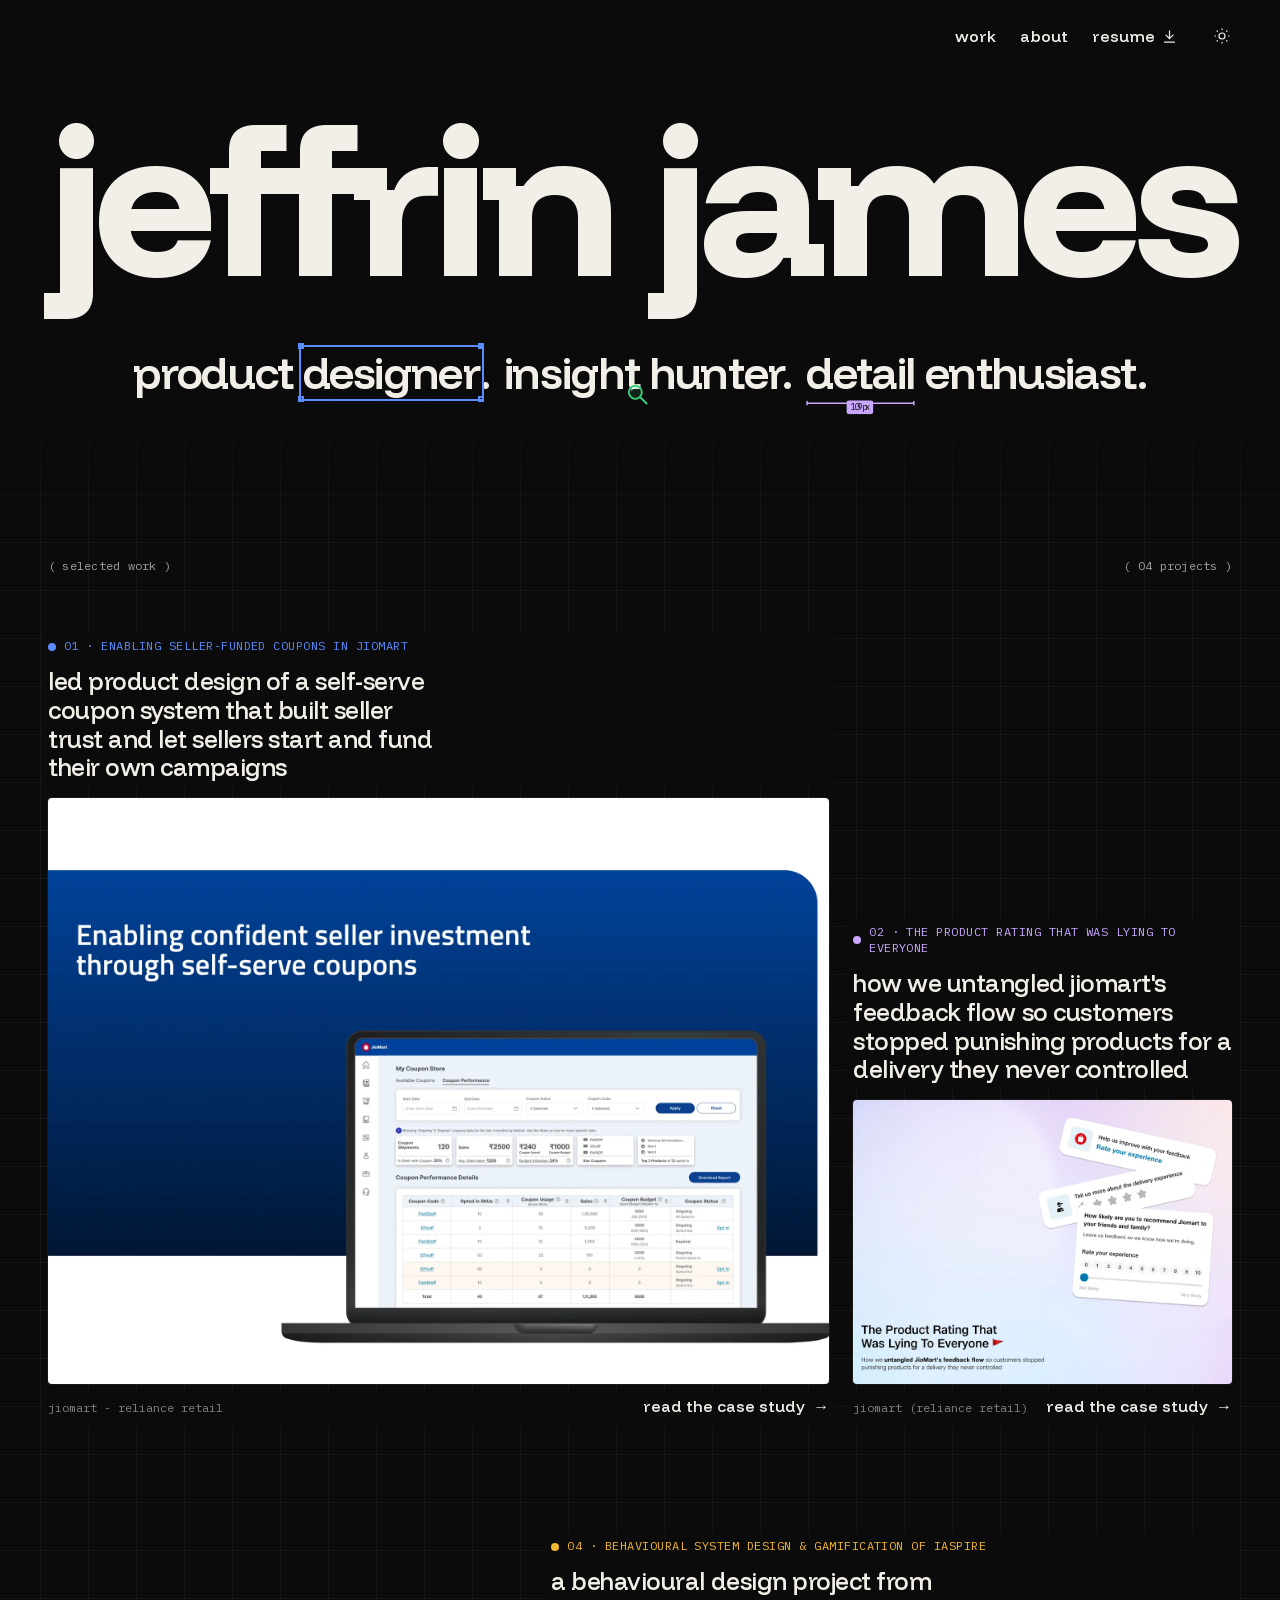
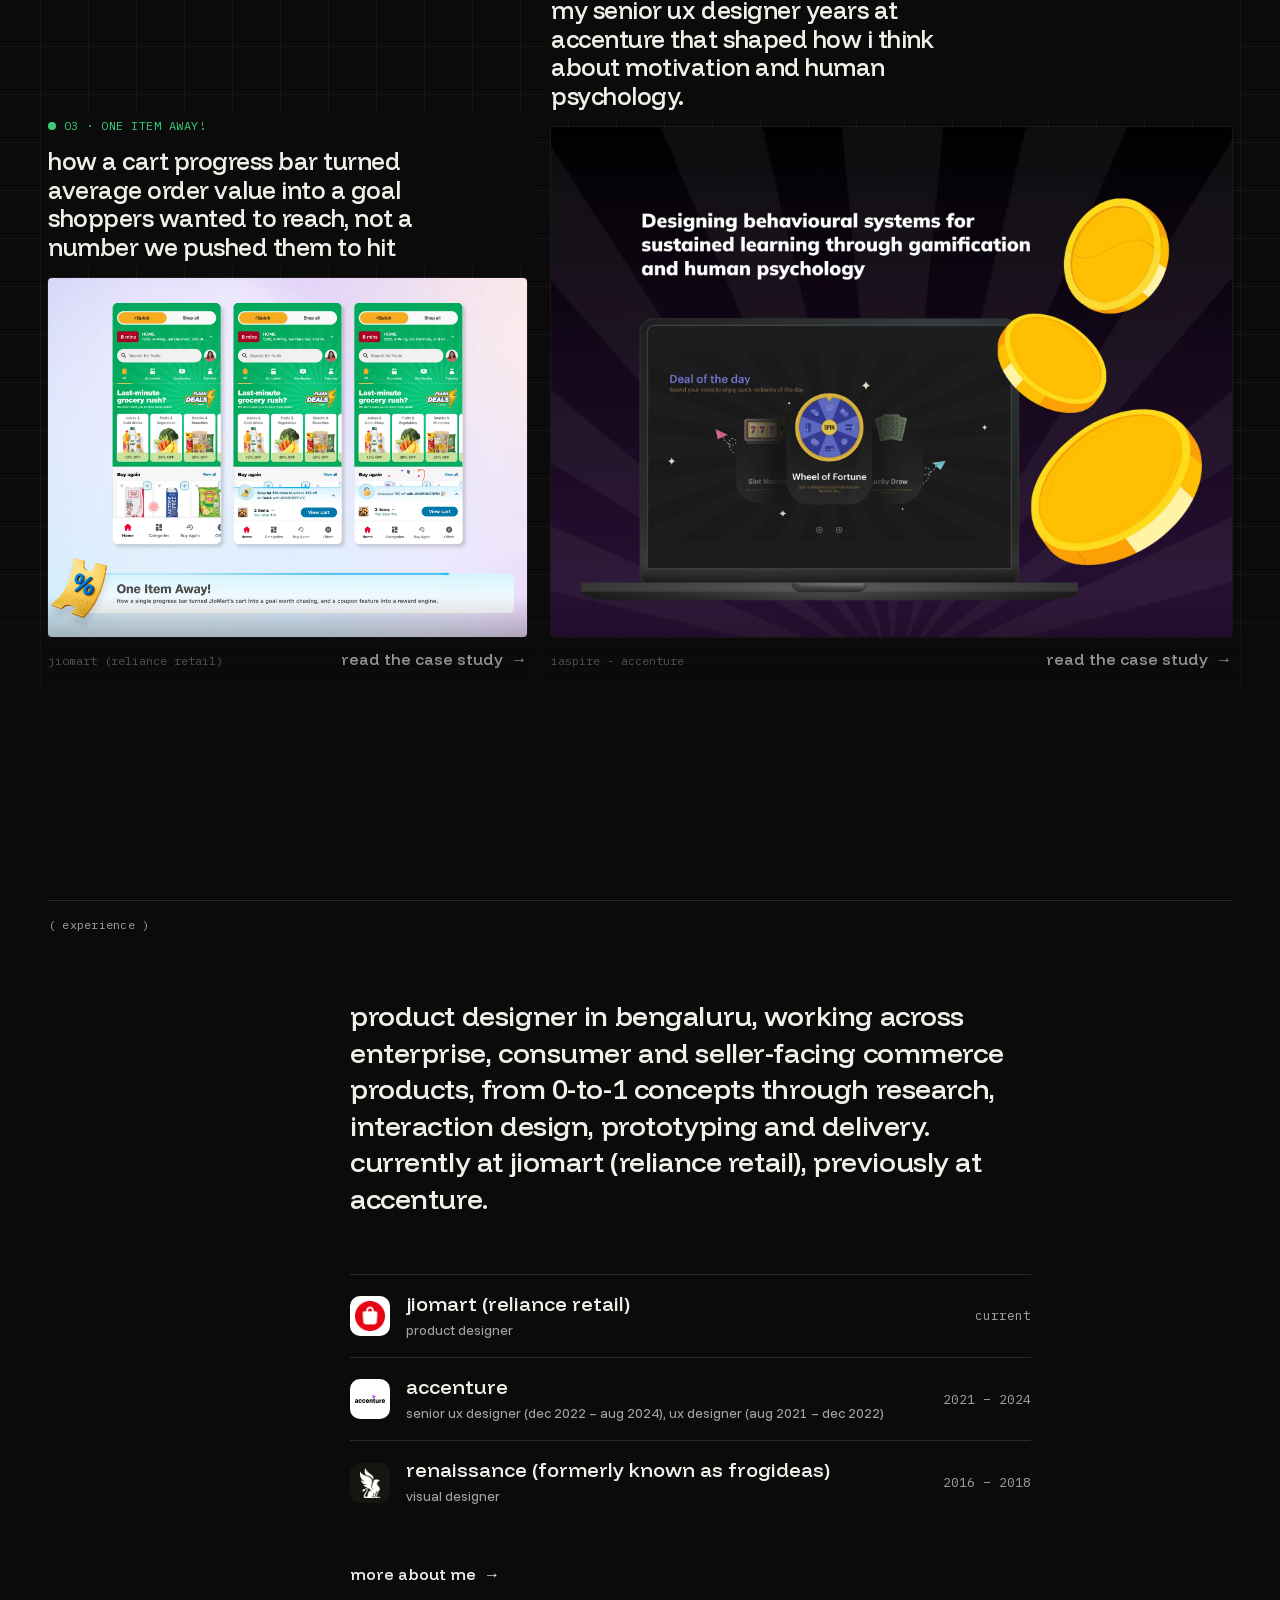
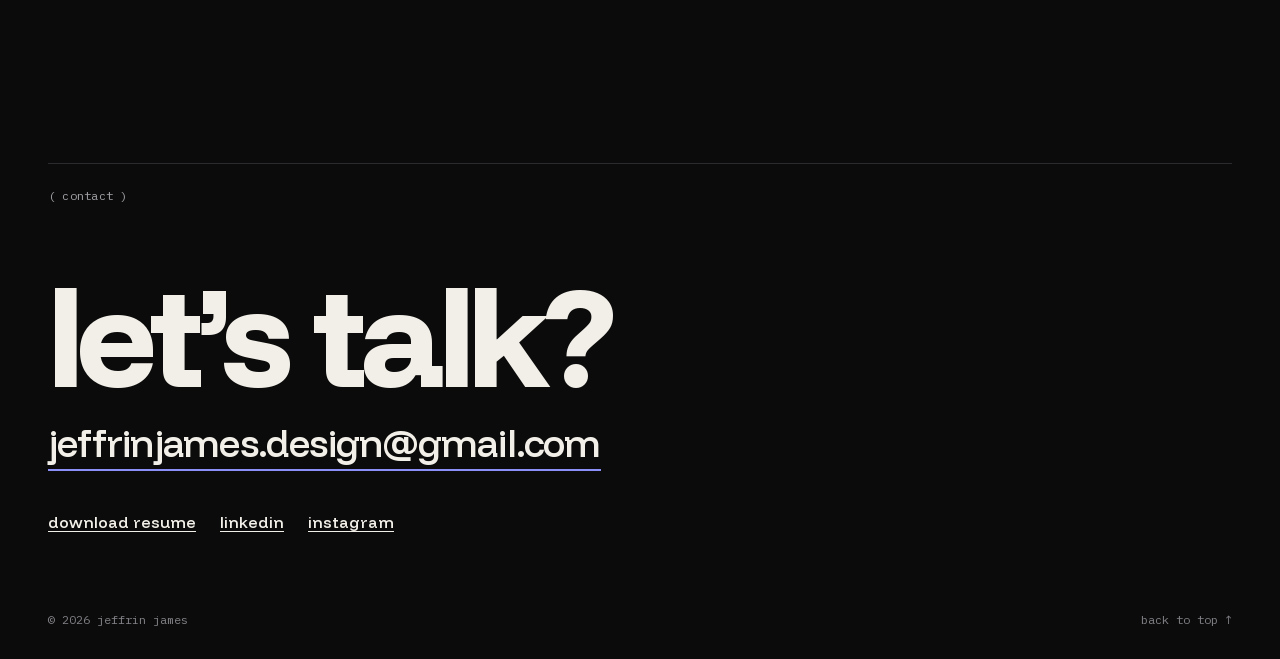
==== commit 16006c28: "Factual corrections: project status, ownership and iAspire scope - iAspire: Senior UX role (not earl" ====
--- a/index.html
+++ b/index.html
@@ -7,4 +7,4 @@
       try { var n = performance.getEntriesByType('navigation')[0]; if (n && n.type === 'reload' && location.pathname === '/') history.scrollRestoration = 'manual'; } catch (e) {}
     })();
   </script><link rel="stylesheet" href="/assets/about.CB3WPT-3.css"></head> <body data-home style="--dot:#8b8ff8"> <a class="skip" href="#main">Skip to content</a> <header class="site-header"> <div class="wrap"> <a class="brand" href="/" aria-label="jeffrin james, home"><span class="brand-name">jeffrin james</span></a> <nav class="nav" aria-label="Main"> <a href="/#work">work</a> <a href="/about/">about</a> <a class="resume-link" href="/Jeffrin_James_Resume_Product_Designer.pdf" download title="download resume">resume
-<svg viewBox="0 0 24 24" fill="none" stroke="currentColor" stroke-width="1.7" stroke-linecap="round" stroke-linejoin="round" aria-hidden="true"><path d="M12 4v11M7 10l5 5 5-5M5 20h14"></path></svg> </a> <button class="theme-toggle" type="button" aria-label="Switch to light theme" data-theme-toggle> <svg class="moon" viewBox="0 0 24 24" fill="none" stroke="currentColor" stroke-width="1.6" aria-hidden="true"><path d="M20 14.5A8 8 0 0 1 9.5 4a8 8 0 1 0 10.5 10.5Z"></path></svg> <svg class="sun" viewBox="0 0 24 24" fill="none" stroke="currentColor" stroke-width="1.6" aria-hidden="true"><circle cx="12" cy="12" r="4"></circle><path d="M12 2v2M12 20v2M4.9 4.9l1.4 1.4M17.7 17.7l1.4 1.4M2 12h2M20 12h2M4.9 19.1l1.4-1.4M17.7 6.3l1.4-1.4"></path></svg> </button> </nav> </div> </header> <main id="main">  <section class="hero wrap" aria-labelledby="name"> <h1 class="wordmark" id="name">jeffrin james</h1>  <div class="hero-meta"> <p class="headline"> <span class="hl">product <span class="frame">designer<i></i><i></i><i></i><i></i></span>.</span> <span class="hl"><span class="loupe">insight<svg viewBox="0 0 48 48" aria-hidden="true"><circle cx="20" cy="20" r="14"></circle><path d="M30.5 30.5 44 44"></path><path class="glint" d="M12 15a9 9 0 0 1 6-5"></path></svg></span> hunter.</span> <span class="hl"><span class="redline" data-measure>detail<svg viewBox="0 0 100 14" preserveAspectRatio="none" aria-hidden="true"><path d="M1 2v10M99 2v10M1 7h98"></path></svg><b></b></span> enthusiast.</span> </p> </div> </section> <section class="section wrap work-sec" id="work" aria-labelledby="work-h"> <div class="section-head"> <h2 class="label" id="work-h">selected work</h2> <span class="label">04 projects</span> </div> <ol class="work-list"> <li class="work-item" style="--dot:#5b8cff"> <a href="/work/seller-coupons/" data-cursor="view"> <div class="work-text" data-reveal> <span class="work-num">01 · Enabling Seller-Funded Coupons in JioMart</span> <p class="work-problem">Led product design of a self-serve coupon system that built seller trust and let sellers start and fund their own campaigns</p> </div> <div class="work-media" data-zoom><img src="/work/seller-coupons/card.webp" alt="" width="2000" height="1500" loading="eager" decoding="async"></div> <div class="work-foot"> <span class="work-meta">JioMart - Reliance Retail</span> <span class="cta">Read the case study <span class="arrow" aria-hidden="true">→</span></span> </div> </a> </li><li class="work-item" style="--dot:#c9a7ff"> <a href="/work/product-rating/" data-cursor="view"> <div class="work-text" data-reveal> <span class="work-num">02 · The Product Rating That Was Lying To Everyone</span> <p class="work-problem">How we untangled JioMart&#39;s feedback flow so customers stopped punishing products for a delivery they never controlled</p> </div> <div class="work-media" data-zoom><img src="/work/rating/card.webp" alt="" width="2000" height="1500" loading="eager" decoding="async"></div> <div class="work-foot"> <span class="work-meta">JioMart (Reliance Retail)</span> <span class="cta">Read the case study <span class="arrow" aria-hidden="true">→</span></span> </div> </a> </li><li class="work-item" style="--dot:#3ccf7a"> <a href="/work/one-item-away/" data-cursor="view"> <div class="work-text" data-reveal> <span class="work-num">03 · One Item Away!</span> <p class="work-problem">How a cart progress bar turned average order value into a goal shoppers wanted to reach, not a number we pushed them to hit</p> </div> <div class="work-media" data-zoom><img src="/work/one-item-away/card.webp" alt="" width="2000" height="1500" loading="lazy" decoding="async"></div> <div class="work-foot"> <span class="work-meta">JioMart (Reliance Retail)</span> <span class="cta">Read the case study <span class="arrow" aria-hidden="true">→</span></span> </div> </a> </li><li class="work-item" style="--dot:#f5b82e"> <a href="/work/iaspire/" data-cursor="view"> <div class="work-text" data-reveal> <span class="work-num">04 · Behavioural System Design &amp; Gamification of iAspire</span> <p class="work-problem">An early-career product design project that shaped my thought about behavioural design and human psychology.</p> </div> <div class="work-media" data-zoom><img src="/work/iaspire/card.webp" alt="" width="2000" height="1500" loading="lazy" decoding="async"></div> <div class="work-foot"> <span class="work-meta">iAspire - Accenture</span> <span class="cta">Read the case study <span class="arrow" aria-hidden="true">→</span></span> </div> </a> </li> </ol> </section> <section class="section wrap" aria-labelledby="exp-h"> <div class="section-head"> <h2 class="label" id="exp-h">experience</h2> </div> <div class="brief" data-reveal> <p>Product designer in Bengaluru, working across enterprise, consumer and seller-facing commerce products, from 0-to-1 concepts through research, interaction design, prototyping and delivery. Currently at JioMart (Reliance Retail), previously at Accenture.</p> <div class="brief-career"><ul class="career"> <li> <span class="logo" style="--tint:var(--c-oia);--logo-bg:#fff"> <img src="/assets/jiomart.G7tVmSpe.png" alt="JioMart (Reliance Retail) logo" width="40" height="40"> </span> <span class="who"><span class="role">JioMart (Reliance Retail)</span><span class="sub">Product Designer</span></span> <span class="when">current</span> </li><li> <span class="logo" style="--tint:var(--c-rating);--logo-bg:#fff"> <img src="/assets/accenture.BRC-jHAb.svg" alt="Accenture logo" width="40" height="40"> </span> <span class="who"><span class="role">Accenture</span><span class="sub">Senior UX Designer (Dec 2022 – Aug 2024), UX Designer (Aug 2021 – Dec 2022)</span></span> <span class="when">2021 – 2024</span> </li><li> <span class="logo" style="--tint:var(--c-iaspire);--logo-bg:#16150f"> <img src="/assets/frogideas.Q7ZVMP4q.png" alt="Renaissance (formerly known as FrogIdeas) logo" width="40" height="40"> </span> <span class="who"><span class="role">Renaissance (formerly known as FrogIdeas)</span><span class="sub">Visual Designer</span></span> <span class="when">2016 – 2018</span> </li> </ul></div> <a class="cta" href="/about/">More about me <span class="arrow" aria-hidden="true">→</span></a> </div> </section>  <a class="float-talk" href="#contact" aria-label="get in touch"> <svg viewBox="0 0 100 100" aria-hidden="true"><defs><path id="ring" d="M50 50m-36 0a36 36 0 1 1 72 0a36 36 0 1 1-72 0"></path></defs><text><textPath href="#ring" textLength="224" lengthAdjust="spacing">let’s talk ✦ let’s talk ✦</textPath></text></svg> <span class="talk-arrow" aria-hidden="true">↘</span> </a> </main> <p class="toast" role="status" aria-live="polite"></p> <footer class="site-footer" id="contact"> <div class="wrap"> <div class="footer-top"><span class="label">contact</span></div> <p class="talk">let’s talk?</p> <a class="email" href="mailto:jeffrinjames.design@gmail.com">jeffrinjames.design@gmail.com</a> <div class="footer-links"> <a href="/Jeffrin_James_Resume_Product_Designer.pdf" download>download resume</a> <a href="https://www.linkedin.com/in/jeffrinjames" rel="noopener" target="_blank">LinkedIn</a><a href="https://www.instagram.com/jeffrinjames/" rel="noopener" target="_blank">Instagram</a> </div> <div class="footer-base"> <span>© 2026 jeffrin james</span> <a href="#main" class="to-top">back to top ↑</a> </div> </div> </footer> <script type="module" src="/assets/Base.astro_astro_type_script_index_0_lang.DTvl9XS0.js"></script> <script data-goatcounter="https://jeffrinjames.goatcounter.com/count" async src="https://gc.zgo.at/count.js"></script> </body> </html>+<svg viewBox="0 0 24 24" fill="none" stroke="currentColor" stroke-width="1.7" stroke-linecap="round" stroke-linejoin="round" aria-hidden="true"><path d="M12 4v11M7 10l5 5 5-5M5 20h14"></path></svg> </a> <button class="theme-toggle" type="button" aria-label="Switch to light theme" data-theme-toggle> <svg class="moon" viewBox="0 0 24 24" fill="none" stroke="currentColor" stroke-width="1.6" aria-hidden="true"><path d="M20 14.5A8 8 0 0 1 9.5 4a8 8 0 1 0 10.5 10.5Z"></path></svg> <svg class="sun" viewBox="0 0 24 24" fill="none" stroke="currentColor" stroke-width="1.6" aria-hidden="true"><circle cx="12" cy="12" r="4"></circle><path d="M12 2v2M12 20v2M4.9 4.9l1.4 1.4M17.7 17.7l1.4 1.4M2 12h2M20 12h2M4.9 19.1l1.4-1.4M17.7 6.3l1.4-1.4"></path></svg> </button> </nav> </div> </header> <main id="main">  <section class="hero wrap" aria-labelledby="name"> <h1 class="wordmark" id="name">jeffrin james</h1>  <div class="hero-meta"> <p class="headline"> <span class="hl">product <span class="frame">designer<i></i><i></i><i></i><i></i></span>.</span> <span class="hl"><span class="loupe">insight<svg viewBox="0 0 48 48" aria-hidden="true"><circle cx="20" cy="20" r="14"></circle><path d="M30.5 30.5 44 44"></path><path class="glint" d="M12 15a9 9 0 0 1 6-5"></path></svg></span> hunter.</span> <span class="hl"><span class="redline" data-measure>detail<svg viewBox="0 0 100 14" preserveAspectRatio="none" aria-hidden="true"><path d="M1 2v10M99 2v10M1 7h98"></path></svg><b></b></span> enthusiast.</span> </p> </div> </section> <section class="section wrap work-sec" id="work" aria-labelledby="work-h"> <div class="section-head"> <h2 class="label" id="work-h">selected work</h2> <span class="label">04 projects</span> </div> <ol class="work-list"> <li class="work-item" style="--dot:#5b8cff"> <a href="/work/seller-coupons/" data-cursor="view"> <div class="work-text" data-reveal> <span class="work-num">01 · Enabling Seller-Funded Coupons in JioMart</span> <p class="work-problem">Led product design of a self-serve coupon system that built seller trust and let sellers start and fund their own campaigns</p> </div> <div class="work-media" data-zoom><img src="/work/seller-coupons/card.webp" alt="" width="2000" height="1500" loading="eager" decoding="async"></div> <div class="work-foot"> <span class="work-meta">JioMart - Reliance Retail</span> <span class="cta">Read the case study <span class="arrow" aria-hidden="true">→</span></span> </div> </a> </li><li class="work-item" style="--dot:#c9a7ff"> <a href="/work/product-rating/" data-cursor="view"> <div class="work-text" data-reveal> <span class="work-num">02 · The Product Rating That Was Lying To Everyone</span> <p class="work-problem">How we untangled JioMart&#39;s feedback flow so customers stopped punishing products for a delivery they never controlled</p> </div> <div class="work-media" data-zoom><img src="/work/rating/card.webp" alt="" width="2000" height="1500" loading="eager" decoding="async"></div> <div class="work-foot"> <span class="work-meta">JioMart (Reliance Retail)</span> <span class="cta">Read the case study <span class="arrow" aria-hidden="true">→</span></span> </div> </a> </li><li class="work-item" style="--dot:#3ccf7a"> <a href="/work/one-item-away/" data-cursor="view"> <div class="work-text" data-reveal> <span class="work-num">03 · One Item Away!</span> <p class="work-problem">How a cart progress bar turned average order value into a goal shoppers wanted to reach, not a number we pushed them to hit</p> </div> <div class="work-media" data-zoom><img src="/work/one-item-away/card.webp" alt="" width="2000" height="1500" loading="lazy" decoding="async"></div> <div class="work-foot"> <span class="work-meta">JioMart (Reliance Retail)</span> <span class="cta">Read the case study <span class="arrow" aria-hidden="true">→</span></span> </div> </a> </li><li class="work-item" style="--dot:#f5b82e"> <a href="/work/iaspire/" data-cursor="view"> <div class="work-text" data-reveal> <span class="work-num">04 · Behavioural System Design &amp; Gamification of iAspire</span> <p class="work-problem">A behavioural design project from my Senior UX Designer years at Accenture that shaped how I think about motivation and human psychology.</p> </div> <div class="work-media" data-zoom><img src="/work/iaspire/card.webp" alt="" width="2000" height="1500" loading="lazy" decoding="async"></div> <div class="work-foot"> <span class="work-meta">iAspire - Accenture</span> <span class="cta">Read the case study <span class="arrow" aria-hidden="true">→</span></span> </div> </a> </li> </ol> </section> <section class="section wrap" aria-labelledby="exp-h"> <div class="section-head"> <h2 class="label" id="exp-h">experience</h2> </div> <div class="brief" data-reveal> <p>Product designer in Bengaluru, working across enterprise, consumer and seller-facing commerce products, from 0-to-1 concepts through research, interaction design, prototyping and delivery. Currently at JioMart (Reliance Retail), previously at Accenture.</p> <div class="brief-career"><ul class="career"> <li> <span class="logo" style="--tint:var(--c-oia);--logo-bg:#fff"> <img src="/assets/jiomart.G7tVmSpe.png" alt="JioMart (Reliance Retail) logo" width="40" height="40"> </span> <span class="who"><span class="role">JioMart (Reliance Retail)</span><span class="sub">Product Designer</span></span> <span class="when">current</span> </li><li> <span class="logo" style="--tint:var(--c-rating);--logo-bg:#fff"> <img src="/assets/accenture.BRC-jHAb.svg" alt="Accenture logo" width="40" height="40"> </span> <span class="who"><span class="role">Accenture</span><span class="sub">Senior UX Designer (Dec 2022 – Aug 2024), UX Designer (Aug 2021 – Dec 2022)</span></span> <span class="when">2021 – 2024</span> </li><li> <span class="logo" style="--tint:var(--c-iaspire);--logo-bg:#16150f"> <img src="/assets/frogideas.Q7ZVMP4q.png" alt="Renaissance (formerly known as FrogIdeas) logo" width="40" height="40"> </span> <span class="who"><span class="role">Renaissance (formerly known as FrogIdeas)</span><span class="sub">Visual Designer</span></span> <span class="when">2016 – 2018</span> </li> </ul></div> <a class="cta" href="/about/">More about me <span class="arrow" aria-hidden="true">→</span></a> </div> </section>  <a class="float-talk" href="#contact" aria-label="get in touch"> <svg viewBox="0 0 100 100" aria-hidden="true"><defs><path id="ring" d="M50 50m-36 0a36 36 0 1 1 72 0a36 36 0 1 1-72 0"></path></defs><text><textPath href="#ring" textLength="224" lengthAdjust="spacing">let’s talk ✦ let’s talk ✦</textPath></text></svg> <span class="talk-arrow" aria-hidden="true">↘</span> </a> </main> <p class="toast" role="status" aria-live="polite"></p> <footer class="site-footer" id="contact"> <div class="wrap"> <div class="footer-top"><span class="label">contact</span></div> <p class="talk">let’s talk?</p> <a class="email" href="mailto:jeffrinjames.design@gmail.com">jeffrinjames.design@gmail.com</a> <div class="footer-links"> <a href="/Jeffrin_James_Resume_Product_Designer.pdf" download>download resume</a> <a href="https://www.linkedin.com/in/jeffrinjames" rel="noopener" target="_blank">LinkedIn</a><a href="https://www.instagram.com/jeffrinjames/" rel="noopener" target="_blank">Instagram</a> </div> <div class="footer-base"> <span>© 2026 jeffrin james</span> <a href="#main" class="to-top">back to top ↑</a> </div> </div> </footer> <script type="module" src="/assets/Base.astro_astro_type_script_index_0_lang.DTvl9XS0.js"></script> <script data-goatcounter="https://jeffrinjames.goatcounter.com/count" async src="https://gc.zgo.at/count.js"></script> </body> </html>
